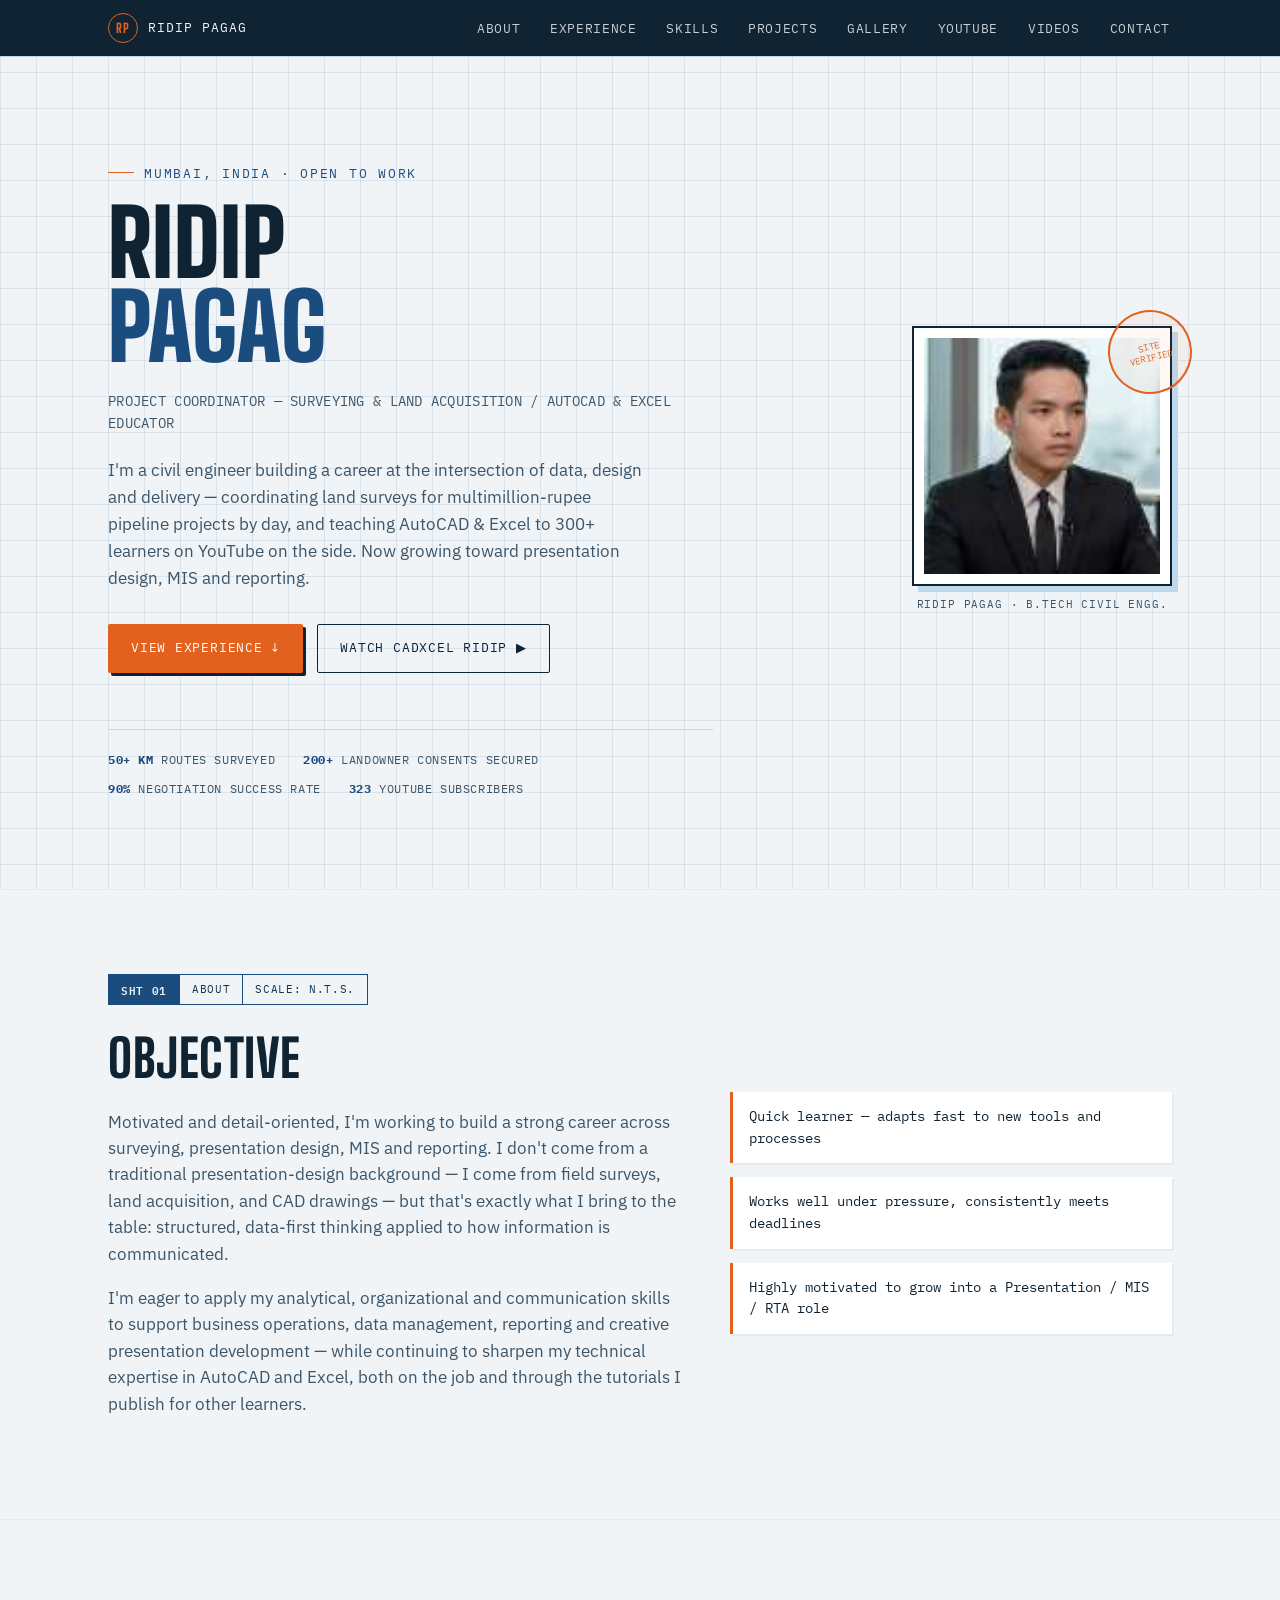
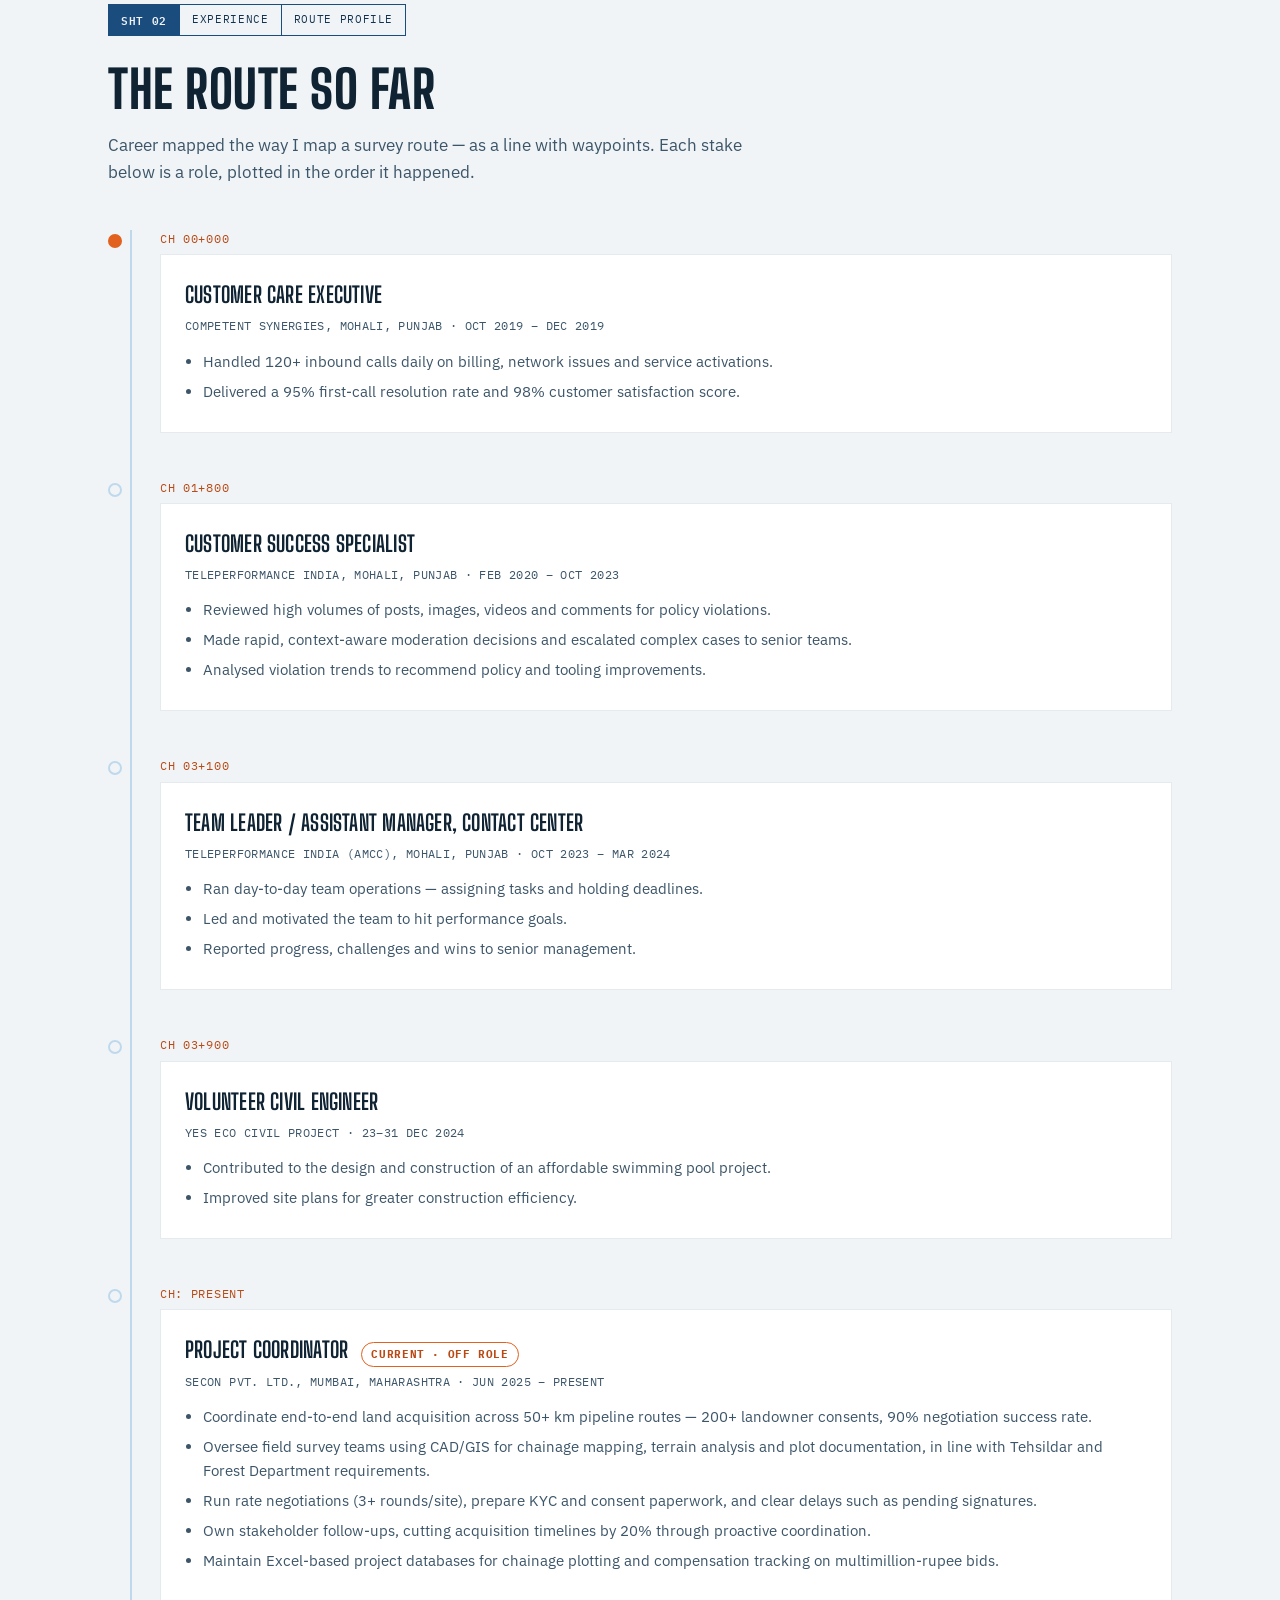
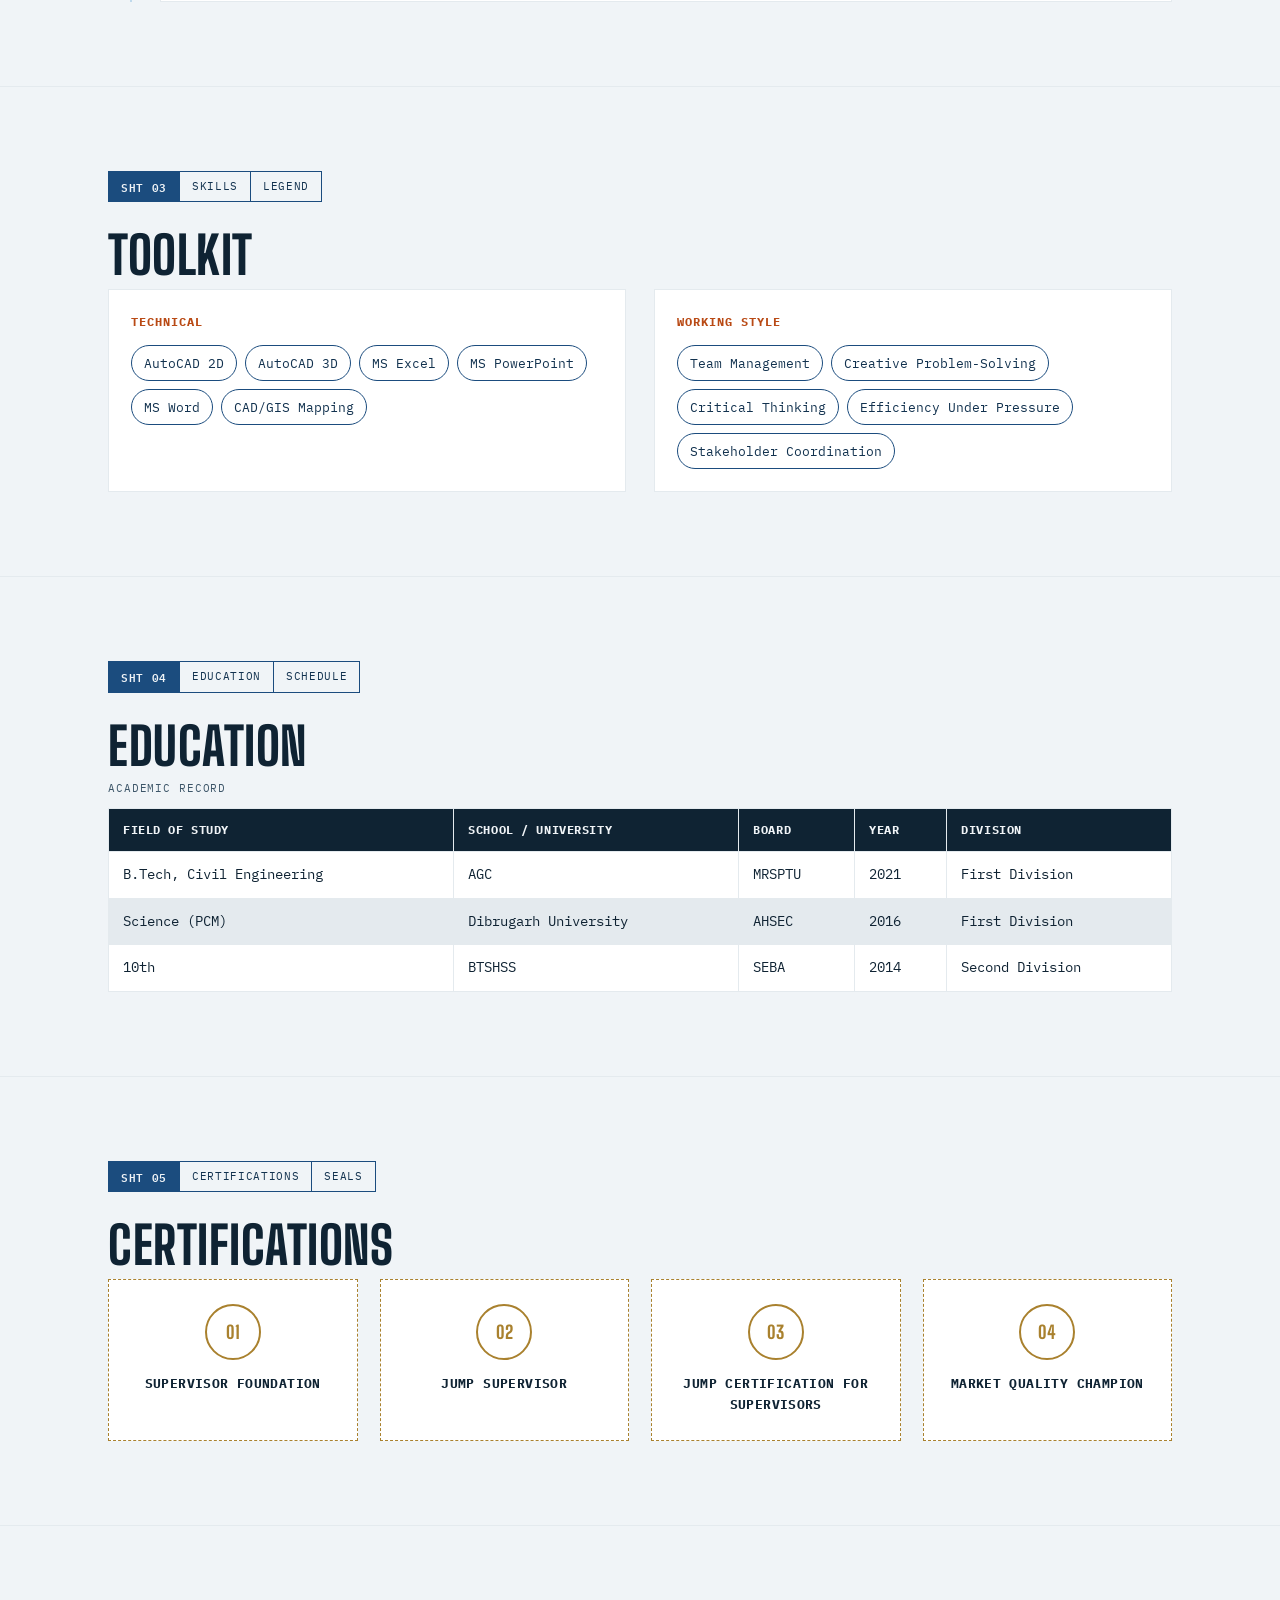
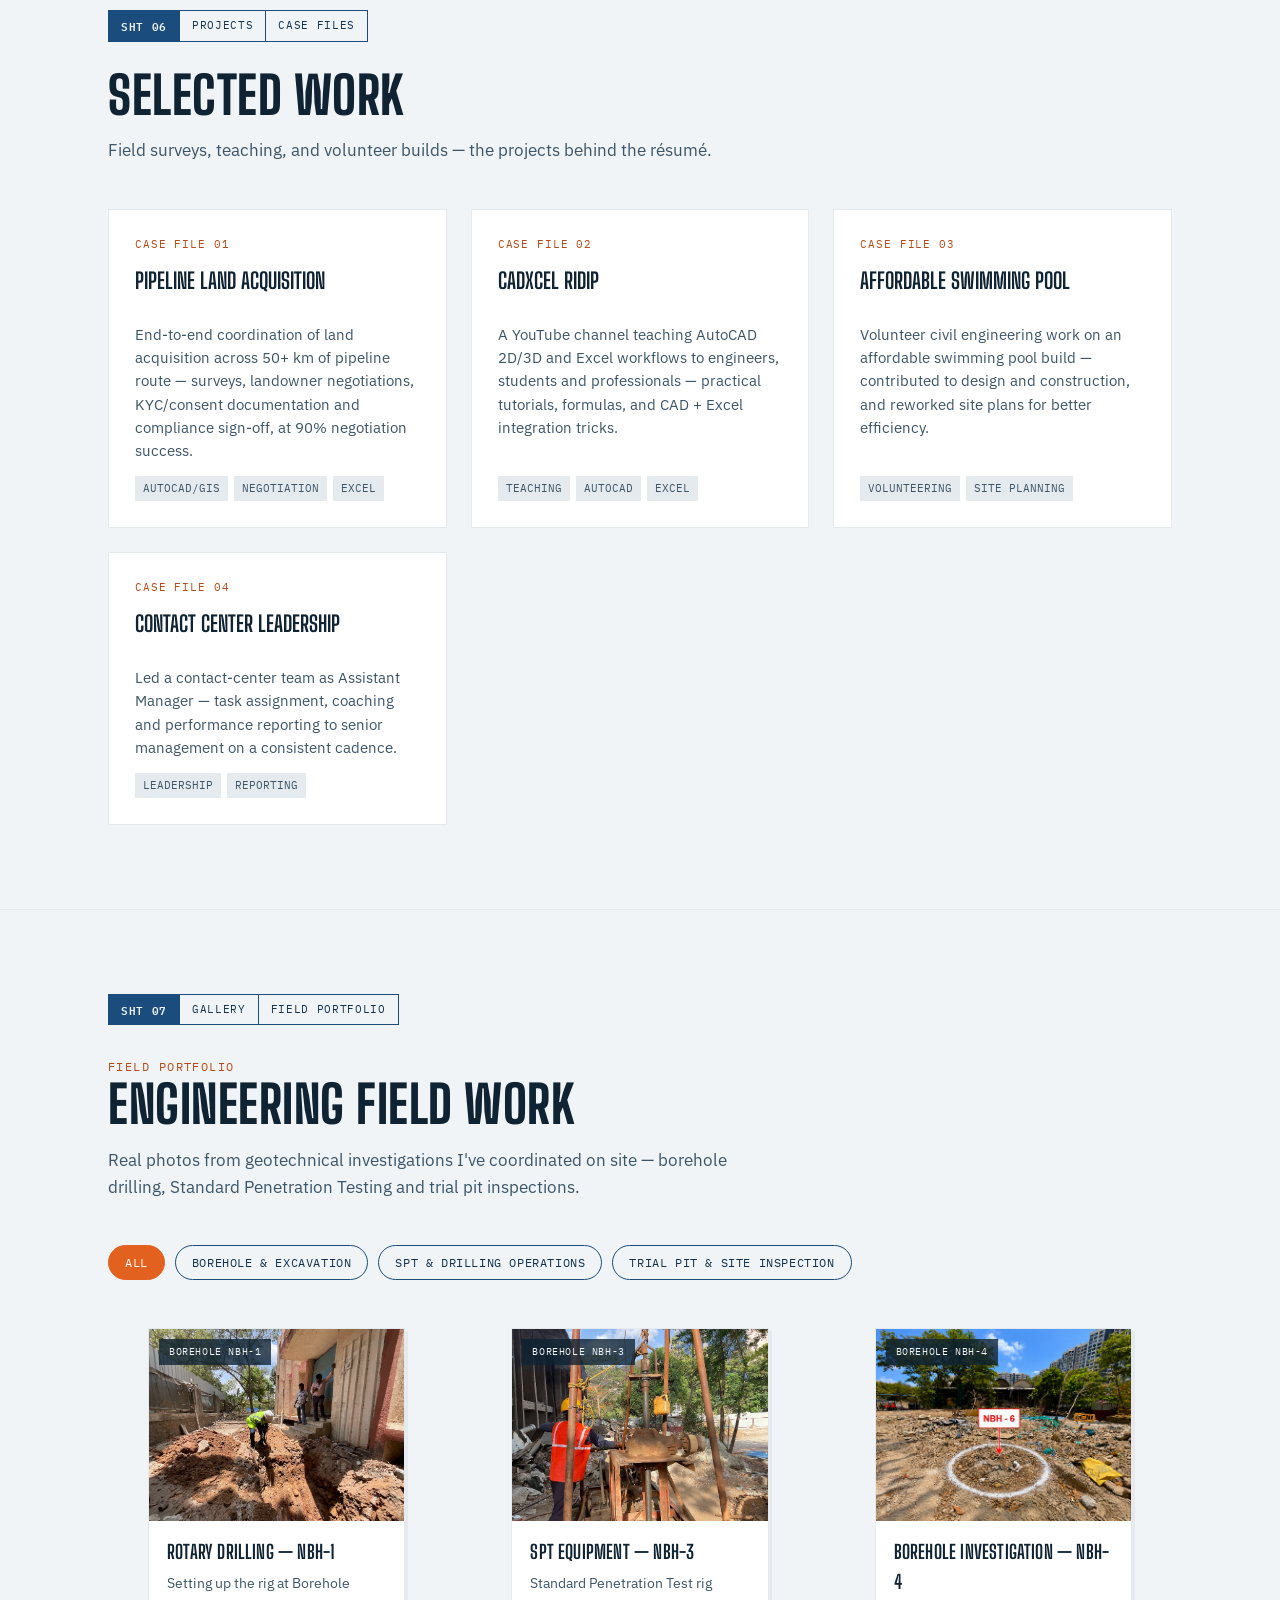
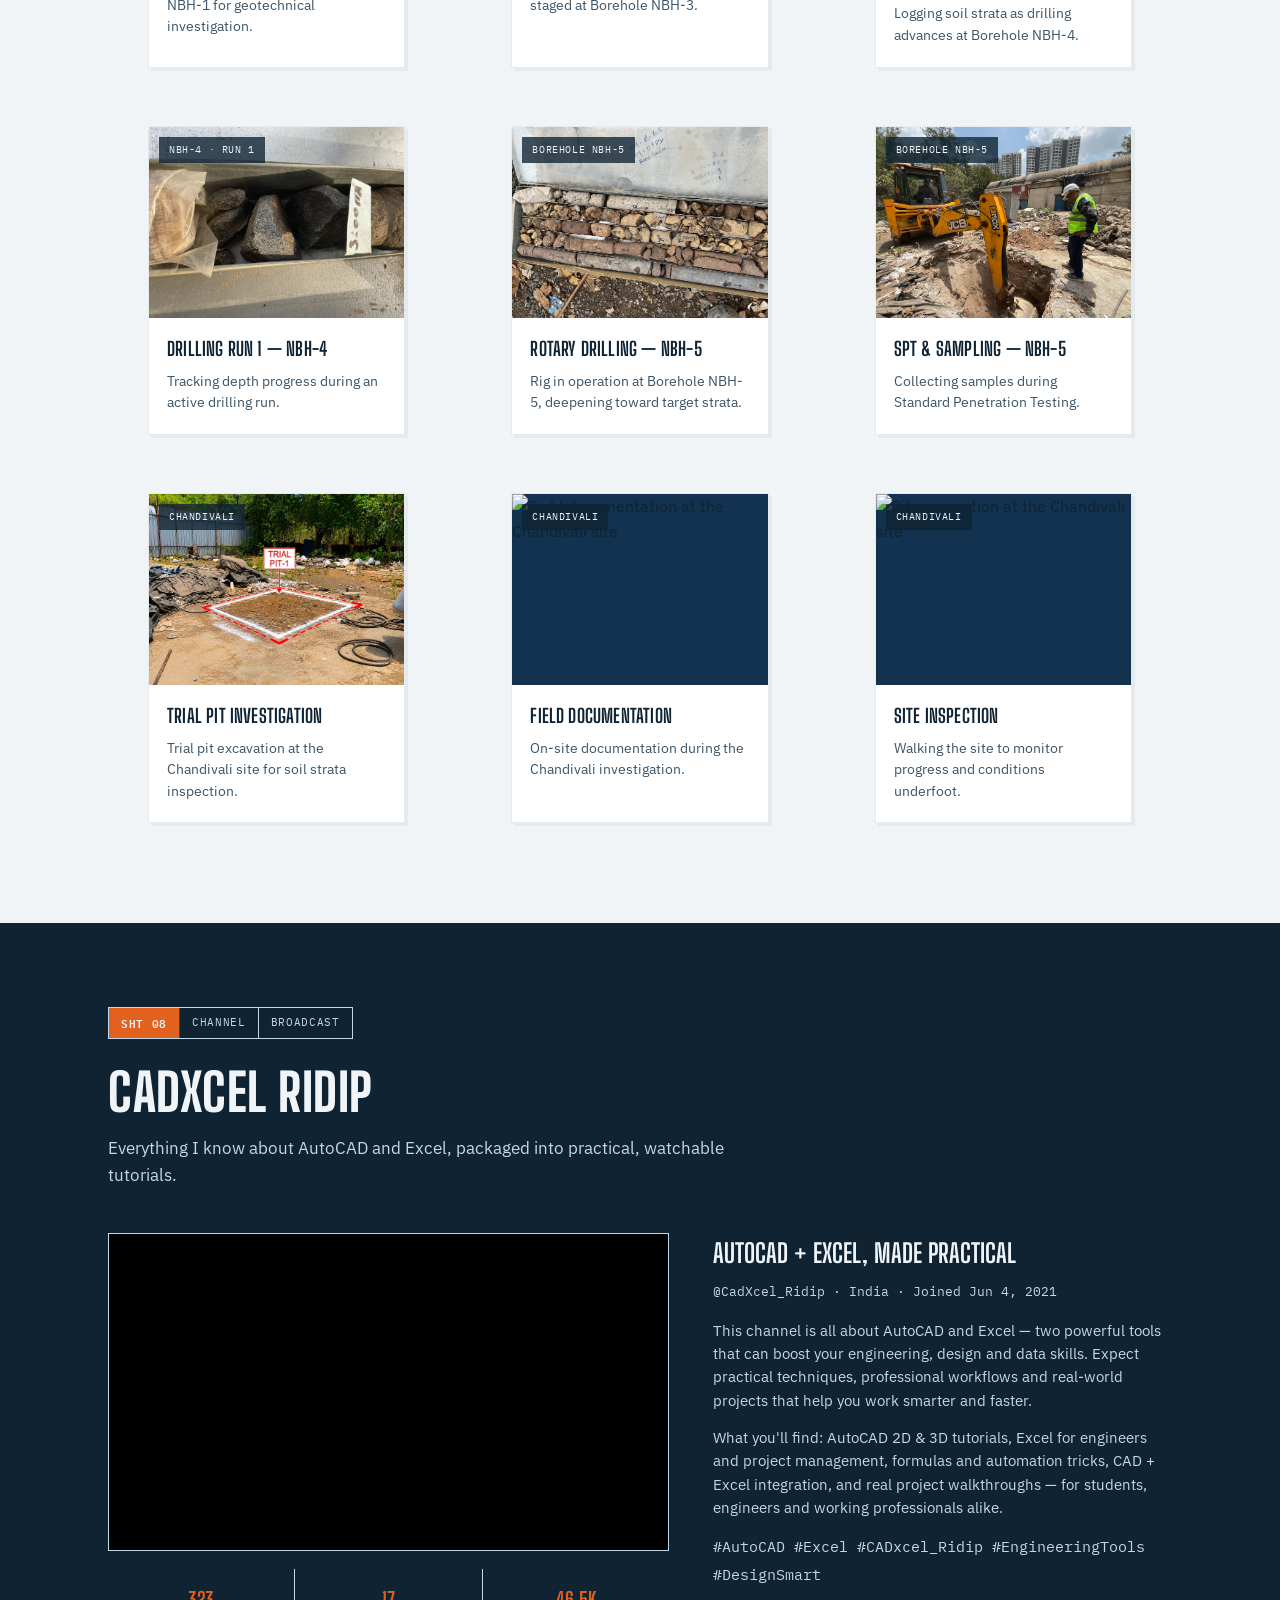
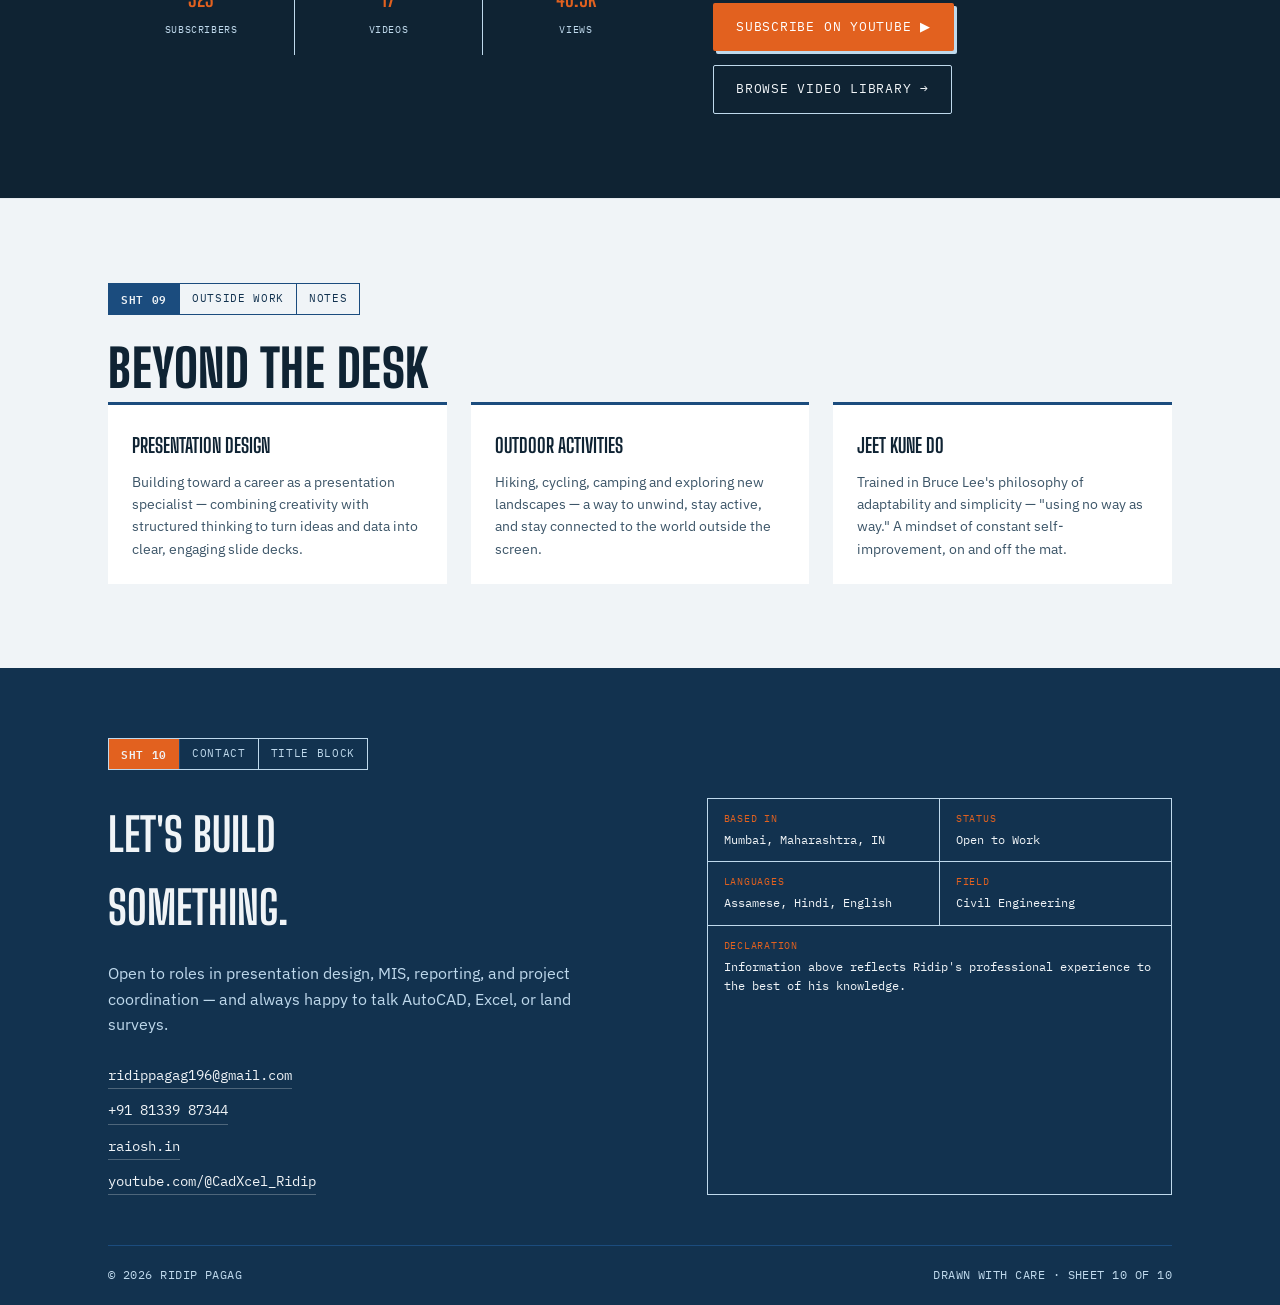
==== index.html @ 594359da "pu" ====
<!DOCTYPE html>
<html lang="en">
<head>
<meta charset="UTF-8">
<meta name="viewport" content="width=device-width, initial-scale=1.0">
<title>Ridip Pagag — Surveying, CAD &amp; Presentation Design</title>
<meta name="description" content="Portfolio of Ridip Pagag — Project Coordinator (Surveying &amp; Land Acquisition), AutoCAD &amp; Excel educator, and presentation design enthusiast.">
<link rel="preconnect" href="https://fonts.googleapis.com">
<link rel="preconnect" href="https://fonts.gstatic.com" crossorigin>
<link href="https://fonts.googleapis.com/css2?family=Big+Shoulders+Display:wght@600;700;800;900&family=IBM+Plex+Sans:wght@400;500;600;700&family=IBM+Plex+Mono:wght@400;500;600&display=swap" rel="stylesheet">
<style>
  :root{
    --paper: #F0F4F7;
    --paper-dim: #E4EAEE;
    --ink: #0F2333;
    --ink-soft: #3C5568;
    --blueprint: #1B4C7E;
    --blueprint-deep: #12324F;
    --blueprint-light: #BFD9EC;
    --grid-line: rgba(27,76,126,0.10);
    --flag: #E2611F;
    --flag-deep: #B94A15;
    --brass: #A9812E;
    --paper-card: #FFFFFF;
    --radius: 2px;
    --maxw: 1120px;
    --font-display: 'Big Shoulders Display', sans-serif;
    --font-body: 'IBM Plex Sans', sans-serif;
    --font-mono: 'IBM Plex Mono', monospace;
  }

  *{ box-sizing: border-box; }
  html{ scroll-behavior: smooth; }
  @media (prefers-reduced-motion: reduce){
    html{ scroll-behavior: auto; }
    *{ animation-duration: 0.01ms !important; animation-iteration-count: 1 !important; transition-duration: 0.01ms !important; scroll-behavior: auto !important; }
  }

  body{
    margin:0;
    background: var(--paper);
    color: var(--ink);
    font-family: var(--font-body);
    font-size: 16px;
    line-height: 1.6;
    -webkit-font-smoothing: antialiased;
  }

  a{ color: inherit; }
  img{ max-width:100%; display:block; }

  .wrap{ max-width: var(--maxw); margin: 0 auto; padding: 0 28px; }

  /* ---------- Title block tag (signature structural device) ---------- */
  .titleblock{
    display:flex;
    flex-wrap: wrap;
    border: 1px solid var(--blueprint);
    font-family: var(--font-mono);
    font-size: 11px;
    letter-spacing: 0.06em;
    text-transform: uppercase;
    color: var(--blueprint-deep);
    margin-bottom: 28px;
    width: fit-content;
  }
  .titleblock span{
    padding: 6px 12px;
    border-right: 1px solid var(--blueprint);
  }
  .titleblock span:last-child{ border-right: none; }
  .titleblock .sht{ background: var(--blueprint); color: var(--paper); font-weight: 600; }

  section{ padding: 84px 0; position: relative; }
  section + section{ border-top: 1px solid var(--paper-dim); }

  h2.section-title{
    font-family: var(--font-display);
    font-weight: 800;
    text-transform: uppercase;
    letter-spacing: 0.01em;
    font-size: clamp(32px, 5vw, 52px);
    margin: 0 0 8px;
    line-height: 0.98;
  }
  .section-kicker{
    font-family: var(--font-mono);
    font-size: 12px;
    letter-spacing: 0.12em;
    text-transform: uppercase;
    color: var(--flag-deep);
    margin: 0 0 18px;
  }
  .section-lede{
    max-width: 680px;
    color: var(--ink-soft);
    font-size: 17px;
    margin-bottom: 44px;
  }

  /* ---------- Nav ---------- */
  header.nav{
    position: fixed;
    top:0; left:0; right:0;
    z-index: 100;
    background: var(--ink);
    color: var(--paper);
    border-bottom: 1px solid var(--blueprint-light);
  }
  .nav-inner{
    max-width: var(--maxw);
    margin: 0 auto;
    padding: 0 28px;
    display:flex;
    align-items:center;
    justify-content: space-between;
    height: 56px;
  }
  .brand{
    display:flex;
    align-items:center;
    gap:10px;
    font-family: var(--font-mono);
    font-size: 13px;
    letter-spacing: 0.08em;
    text-decoration:none;
    color: var(--paper);
  }
  .brand-mark{
    width: 30px; height:30px;
    border: 1.5px solid var(--flag);
    border-radius: 50%;
    display:flex; align-items:center; justify-content:center;
    font-family: var(--font-display);
    font-weight: 800;
    font-size: 13px;
    color: var(--flag);
  }
  nav.links{ display:flex; gap: 26px; font-family: var(--font-mono); font-size: 12.5px; letter-spacing: 0.05em; text-transform: uppercase; }
  nav.links a{ text-decoration:none; color: var(--paper); opacity: 0.82; padding: 4px 2px; border-bottom: 1px solid transparent; transition: opacity .15s, border-color .15s; }
  nav.links a:hover{ opacity: 1; border-color: var(--flag); }
  .nav-toggle{ display:none; background:none; border:1px solid var(--blueprint-light); color:var(--paper); font-family: var(--font-mono); padding: 6px 10px; font-size: 12px; cursor:pointer; }

  @media (max-width: 820px){
    nav.links{
      position: fixed; top: 56px; left:0; right:0;
      background: var(--ink);
      flex-direction: column;
      gap:0;
      max-height: 0;
      overflow:hidden;
      border-bottom: 1px solid var(--blueprint-light);
      transition: max-height .25s ease;
    }
    nav.links.open{ max-height: 320px; }
    nav.links a{ padding: 14px 28px; border-bottom: 1px solid rgba(191,217,236,0.15); width:100%; }
    .nav-toggle{ display:block; }
  }

  /* ---------- Hero ---------- */
  .hero{
    padding-top: 150px;
    padding-bottom: 90px;
    background-image:
      linear-gradient(var(--grid-line) 1px, transparent 1px),
      linear-gradient(90deg, var(--grid-line) 1px, transparent 1px);
    background-size: 36px 36px;
    border-top: none;
  }
  .hero-grid{
    display:grid;
    grid-template-columns: 1.5fr 1fr;
    gap: 56px;
    align-items:center;
  }
  @media (max-width: 820px){ .hero-grid{ grid-template-columns: 1fr; } .hero-photo{ order:-1; width:180px; margin: 0 auto; } }

  .eyebrow{
    font-family: var(--font-mono);
    font-size: 12.5px;
    letter-spacing: 0.14em;
    text-transform: uppercase;
    color: var(--blueprint);
    display:flex; align-items:center; gap:10px;
    margin-bottom: 18px;
  }
  .eyebrow::before{ content:''; width: 26px; height: 1px; background: var(--flag); display:inline-block; }

  h1.hero-title{
    font-family: var(--font-display);
    font-weight: 900;
    text-transform: uppercase;
    font-size: clamp(48px, 8vw, 92px);
    line-height: 0.92;
    margin: 0 0 20px;
    letter-spacing: 0.005em;
  }
  h1.hero-title em{
    font-style: normal;
    color: var(--blueprint);
  }
  .hero-sub{
    font-family: var(--font-mono);
    font-size: 14px;
    color: var(--ink-soft);
    letter-spacing: 0.02em;
    margin-bottom: 22px;
    text-transform: uppercase;
  }
  .hero-desc{ max-width: 540px; color: var(--ink-soft); font-size: 17px; margin-bottom: 32px; }

  .cta-row{ display:flex; gap: 14px; flex-wrap: wrap; }
  .btn{
    font-family: var(--font-mono);
    font-size: 13px;
    text-transform: uppercase;
    letter-spacing: 0.06em;
    padding: 13px 22px;
    border-radius: var(--radius);
    text-decoration:none;
    display:inline-flex;
    align-items:center;
    gap: 8px;
    border: 1px solid transparent;
    cursor:pointer;
    transition: transform .15s ease, box-shadow .15s ease;
  }
  .btn:hover{ transform: translateY(-2px); }
  .btn-primary{ background: var(--flag); color: #fff; box-shadow: 3px 3px 0 var(--ink); }
  .btn-primary:hover{ box-shadow: 4px 5px 0 var(--ink); }
  .btn-outline{ background: transparent; border-color: var(--ink); color: var(--ink); }
  .btn-outline:hover{ background: var(--ink); color: var(--paper); }

  .hero-photo{
    position: relative;
    width: 100%;
    max-width: 260px;
    margin-left: auto;
  }
  .photo-badge{
    position: relative;
    border: 2px solid var(--ink);
    background: var(--paper-card);
    padding: 10px;
    box-shadow: 6px 6px 0 var(--blueprint-light);
  }
  .photo-badge img{
    width:100%;
    aspect-ratio: 1/1;
    object-fit: cover;
    filter: grayscale(15%) contrast(1.05);
  }
  .photo-caption{
    font-family: var(--font-mono);
    font-size: 10.5px;
    letter-spacing: 0.08em;
    text-transform: uppercase;
    text-align:center;
    color: var(--ink-soft);
    margin-top: 10px;
  }
  .stamp{
    position:absolute;
    top: -18px; right: -22px;
    width: 84px; height: 84px;
    border: 2px solid var(--flag);
    border-radius: 50%;
    display:flex; align-items:center; justify-content:center;
    text-align:center;
    transform: rotate(-14deg);
    color: var(--flag);
    font-family: var(--font-mono);
    font-size: 9px;
    letter-spacing: 0.06em;
    text-transform: uppercase;
    line-height: 1.25;
    background: rgba(226,97,31,0.05);
  }

  .hero-tagline{
    margin-top: 56px;
    padding-top: 20px;
    border-top: 1px solid var(--blueprint-light);
    font-family: var(--font-mono);
    font-size: 12px;
    color: var(--ink-soft);
    letter-spacing: 0.05em;
    display:flex;
    flex-wrap: wrap;
    gap: 10px 28px;
    text-transform: uppercase;
  }
  .hero-tagline b{ color: var(--blueprint); }

  /* ---------- About / strengths ---------- */
  .about-grid{ display:grid; grid-template-columns: 1.3fr 1fr; gap: 48px; }
  @media (max-width: 820px){ .about-grid{ grid-template-columns: 1fr; } }
  .about-text p{ font-size: 16.5px; color: var(--ink-soft); margin-bottom: 18px; }
  .strength-list{ list-style:none; margin:0; padding:0; display:flex; flex-direction:column; gap:14px; }
  .strength-list li{
    font-family: var(--font-mono);
    font-size: 13.5px;
    padding: 14px 16px;
    background: var(--paper-card);
    border-left: 3px solid var(--flag);
    box-shadow: 2px 2px 0 var(--paper-dim);
  }

  /* ---------- Skills ---------- */
  .skill-groups{ display:grid; grid-template-columns: repeat(auto-fit, minmax(230px,1fr)); gap: 28px; }
  .skill-card{ background: var(--paper-card); border: 1px solid var(--paper-dim); padding: 22px; }
  .skill-card h3{
    font-family: var(--font-mono);
    font-size: 12px;
    text-transform: uppercase;
    letter-spacing: 0.08em;
    color: var(--flag-deep);
    margin: 0 0 14px;
  }
  .chip-row{ display:flex; flex-wrap: wrap; gap: 8px; }
  .chip{
    font-family: var(--font-mono);
    font-size: 12.5px;
    padding: 7px 12px;
    border: 1px solid var(--blueprint);
    color: var(--blueprint-deep);
    border-radius: 20px;
  }

  /* ---------- Education table ---------- */
  table.edu{ width:100%; border-collapse: collapse; font-family: var(--font-mono); font-size: 13.5px; background: var(--paper-card); }
  table.edu caption{ text-align:left; font-family: var(--font-mono); font-size:11px; color: var(--ink-soft); margin-bottom:10px; text-transform:uppercase; letter-spacing:.08em;}
  table.edu th, table.edu td{ border: 1px solid var(--paper-dim); padding: 12px 14px; text-align:left; }
  table.edu th{ background: var(--ink); color: var(--paper); text-transform: uppercase; font-size: 11.5px; letter-spacing: 0.05em; }
  table.edu tr:nth-child(even) td{ background: var(--paper-dim); }

  /* ---------- Experience / chainage route ---------- */
  .route{ position: relative; display:flex; }
  .route-line-col{ position: relative; width: 46px; flex-shrink:0; }
  .route-line-base, .route-line-progress{
    position:absolute; left: 50%; top:0; bottom:0; width: 2px; transform: translateX(-50%);
  }
  .route-line-base{ background: var(--blueprint-light); }
  .route-line-progress{ background: var(--flag); height: 0%; transition: height .1s linear; }
  .route-items{ flex:1; display:flex; flex-direction:column; gap: 46px; }
  .route-item{
    position: relative;
    padding-left: 6px;
    opacity: 0;
    transform: translateY(18px);
    transition: opacity .5s ease, transform .5s ease;
  }
  .route-item.in-view{ opacity:1; transform:none; }
  .route-dot{
    position:absolute;
    left: -46px; top: 4px;
    width: 14px; height:14px;
    border-radius:50%;
    background: var(--paper);
    border: 2px solid var(--blueprint-light);
    transition: border-color .3s ease, background .3s ease;
  }
  .route-item.active .route-dot{ border-color: var(--flag); background: var(--flag); }
  .chainage{
    font-family: var(--font-mono);
    font-size: 11.5px;
    color: var(--flag-deep);
    letter-spacing: 0.06em;
    text-transform: uppercase;
    margin-bottom: 6px;
    display:block;
  }
  .route-card{ background: var(--paper-card); border: 1px solid var(--paper-dim); padding: 22px 24px; }
  .route-card h3{ font-family: var(--font-display); font-weight:700; text-transform:uppercase; font-size: 22px; margin: 0 0 4px; letter-spacing: .01em; }
  .route-meta{ font-family: var(--font-mono); font-size: 12px; color: var(--ink-soft); margin-bottom: 14px; text-transform: uppercase; letter-spacing: .03em; }
  .route-card ul{ margin: 0; padding-left: 18px; color: var(--ink-soft); font-size: 15px; }
  .route-card li{ margin-bottom: 6px; }
  .status-pill{ display:inline-block; font-family: var(--font-mono); font-size:10.5px; text-transform:uppercase; letter-spacing:.06em; padding: 3px 9px; border:1px solid var(--flag); color:var(--flag-deep); margin-left:8px; border-radius: 20px; }

  @media (max-width: 620px){
    .route-line-col{ width: 30px; }
    .route-dot{ left: -30px; width:12px; height:12px; }
  }

  /* ---------- Certifications ---------- */
  .cert-grid{ display:grid; grid-template-columns: repeat(auto-fit, minmax(220px,1fr)); gap: 22px; }
  .cert-seal{
    background: var(--paper-card);
    border: 1px dashed var(--brass);
    padding: 24px 18px;
    text-align:center;
  }
  .cert-seal .ring{
    width: 56px; height:56px;
    border: 2px solid var(--brass);
    border-radius: 50%;
    margin: 0 auto 14px;
    display:flex; align-items:center; justify-content:center;
    font-family: var(--font-display);
    font-weight: 800;
    color: var(--brass);
    font-size: 18px;
  }
  .cert-seal h4{ font-family: var(--font-mono); font-size: 13px; text-transform:uppercase; letter-spacing:.03em; margin: 0; color: var(--ink); }

  /* ---------- Projects ---------- */
  .proj-grid{ display:grid; grid-template-columns: repeat(auto-fit, minmax(260px,1fr)); gap: 24px; }
  .proj-card{ background: var(--paper-card); border: 1px solid var(--paper-dim); padding: 26px; display:flex; flex-direction:column; height:100%; }
  .proj-no{ font-family: var(--font-mono); font-size: 11px; color: var(--flag-deep); letter-spacing:.08em; margin-bottom: 10px; }
  .proj-card h3{ font-family: var(--font-display); font-weight:700; text-transform:uppercase; font-size:22px; margin: 0 0 10px; }
  .proj-card p{ color: var(--ink-soft); font-size: 14.5px; flex:1; margin-bottom: 14px; }
  .proj-tags{ display:flex; flex-wrap:wrap; gap:6px; }
  .proj-tags span{ font-family: var(--font-mono); font-size: 10.5px; text-transform:uppercase; padding: 4px 8px; background: var(--paper-dim); color: var(--ink-soft); }

  /* ---------- Gallery ---------- */
  .gallery-note{ font-family: var(--font-mono); font-size: 12px; color: var(--ink-soft); margin: 0 0 32px; }

  /* Filters */
  .gallery-filters{ display:flex; flex-wrap:wrap; gap: 10px; margin-bottom: 32px; }
  .filter-btn{
    font-family: var(--font-mono); font-size: 12px; text-transform: uppercase; letter-spacing: .05em;
    padding: 9px 16px; border-radius: 20px; border: 1px solid var(--blueprint);
    background: transparent; color: var(--blueprint-deep); cursor:pointer;
    transition: background .2s ease, color .2s ease, transform .15s ease;
  }
  .filter-btn:hover{ transform: translateY(-1px); }
  .filter-btn.active{ background: var(--flag); border-color: var(--flag); color:#fff; }

  /* Grid + cards */
  .gallery-grid{ display:grid; grid-template-columns: repeat(auto-fit, minmax(270px,1fr)); gap: 26px; }
  .gallery-card{
    background: var(--paper-card);
    border: 1px solid var(--paper-dim);
    box-shadow: 3px 3px 0 var(--paper-dim);
    overflow: hidden;
    opacity: 0; transform: translateY(16px);
    transition: opacity .5s ease, transform .5s ease, box-shadow .2s ease;
  }
  .gallery-card.in-view{ opacity:1; transform:none; }
  .gallery-card.gallery-hidden{ display:none; }
  .gallery-card:hover{ box-shadow: 5px 5px 0 var(--blueprint-light); }
  .gallery-img-wrap{ position:relative; width:100%; aspect-ratio: 4/3; overflow:hidden; background: var(--blueprint-deep); cursor: zoom-in; }
  .gallery-img-wrap img{ width:100%; height:100%; object-fit: cover; display:block; transition: transform .5s ease; }
  .gallery-card:hover .gallery-img-wrap img{ transform: scale(1.08); }
  .gallery-cat-tag{
    position:absolute; top: 10px; left: 10px;
    font-family: var(--font-mono); font-size: 10px; text-transform: uppercase; letter-spacing: .06em;
    background: rgba(15,35,51,0.78); color: var(--paper); padding: 5px 10px;
  }
  .gallery-zoom{
    position:absolute; right: 12px; bottom: 12px;
    width: 34px; height: 34px; border-radius: 50%;
    background: var(--flag); color:#fff;
    display:flex; align-items:center; justify-content:center;
    font-size: 16px; line-height:1;
    opacity: 0; transform: translateY(6px);
    transition: opacity .25s ease, transform .25s ease;
  }
  .gallery-card:hover .gallery-zoom{ opacity:1; transform:none; }
  .gallery-card figcaption{ padding: 16px 18px 20px; }
  .gallery-card figcaption h3{ font-family: var(--font-display); font-weight:700; text-transform:uppercase; font-size: 19px; margin: 0 0 6px; letter-spacing:.01em; }
  .gallery-card figcaption p{ font-family: var(--font-body); font-size: 13.5px; color: var(--ink-soft); margin:0; }

  /* Lightbox */
  .lightbox{
    position: fixed; inset:0; z-index: 200;
    background: rgba(15,35,51,0.96);
    display:flex; align-items:center; justify-content:center;
    opacity:0; visibility:hidden;
    transition: opacity .25s ease;
    padding: 60px 20px;
  }
  .lightbox.open{ opacity:1; visibility:visible; }
  .lightbox-img{ max-width: 88vw; max-height: 74vh; object-fit: contain; box-shadow: 0 10px 40px rgba(0,0,0,0.5); }
  .lightbox-caption{
    position:absolute; left:0; right:0; bottom: 24px;
    text-align:center; font-family: var(--font-mono); font-size: 12.5px;
    color: var(--blueprint-light); letter-spacing:.03em; padding: 0 60px;
  }
  .lightbox-close, .lightbox-nav{
    position:absolute; background: transparent; border: 1px solid var(--blueprint-light);
    color: var(--paper); cursor:pointer; display:flex; align-items:center; justify-content:center;
    transition: background .2s ease, color .2s ease;
  }
  .lightbox-close:hover, .lightbox-nav:hover{ background: var(--flag); border-color: var(--flag); color:#fff; }
  .lightbox-close{ top: 20px; right: 20px; width: 40px; height: 40px; border-radius:50%; font-size: 16px; }
  .lightbox-nav{ top: 50%; transform: translateY(-50%); width: 46px; height: 46px; border-radius:50%; font-size: 22px; }
  .lightbox-prev{ left: 16px; }
  .lightbox-next{ right: 16px; }
  @media (max-width: 640px){
    .lightbox-nav{ width: 38px; height:38px; }
    .lightbox-caption{ padding: 0 20px; font-size: 11px; }
  }

  /* ---------- YouTube ---------- */
  .yt-section{ background: var(--ink); color: var(--paper); }
  .yt-section .section-kicker{ color: var(--flag); }
  .yt-section .section-lede{ color: var(--blueprint-light); }
  .yt-grid{ display:grid; grid-template-columns: 1.1fr 0.9fr; gap: 44px; align-items:start; }
  @media (max-width: 900px){ .yt-grid{ grid-template-columns: 1fr; } }
  .yt-frame{ position:relative; width:100%; padding-top:56.25%; border: 1px solid var(--blueprint-light); background:#000; }
  .yt-frame iframe{ position:absolute; inset:0; width:100%; height:100%; border:0; }
  .yt-stats{ display:grid; grid-template-columns: repeat(3,1fr); gap: 1px; background: var(--blueprint-light); margin-top: 18px; font-family: var(--font-mono); }
  .yt-stats div{ background: var(--ink); padding: 14px 10px; text-align:center; }
  .yt-stats strong{ display:block; font-size: 20px; color: var(--flag); font-family: var(--font-display); }
  .yt-stats span{ font-size: 10px; text-transform:uppercase; letter-spacing:.06em; color: var(--blueprint-light); }
  .yt-desc h3{ font-family: var(--font-display); text-transform:uppercase; font-size: 26px; margin: 0 0 6px; }
  .yt-handle{ font-family: var(--font-mono); font-size: 12.5px; color: var(--blueprint-light); margin-bottom: 18px; display:block; }
  .yt-desc p{ color: var(--blueprint-light); font-size: 14.5px; margin-bottom: 14px; }
  .yt-tags{ font-family: var(--font-mono); font-size: 12px; color: var(--flag); margin-bottom: 24px; line-height:1.9; }
  .btn-yt{ background: var(--flag); color:#fff; box-shadow: 3px 3px 0 var(--blueprint-light); }

  /* ---------- Passions ---------- */
  .passion-grid{ display:grid; grid-template-columns: repeat(auto-fit, minmax(240px,1fr)); gap: 24px; }
  .passion-card{ padding: 24px; background: var(--paper-card); border-top: 3px solid var(--blueprint); }
  .passion-card h3{ font-family: var(--font-display); font-weight:700; text-transform:uppercase; font-size:20px; margin: 0 0 10px; }
  .passion-card p{ font-size: 14px; color: var(--ink-soft); margin:0; }

  /* ---------- Contact / title block footer ---------- */
  footer.contact{ background: var(--blueprint-deep); color: var(--paper); padding: 70px 0 0; }
  .contact-grid{ display:grid; grid-template-columns: 1.2fr 1fr; gap: 40px; margin-bottom: 50px; }
  @media (max-width: 780px){ .contact-grid{ grid-template-columns: 1fr; } }
  footer.contact h2{ font-family: var(--font-display); text-transform:uppercase; font-size: clamp(30px,5vw,46px); margin:0 0 14px; }
  footer.contact p.lede{ color: var(--blueprint-light); max-width: 480px; margin-bottom: 26px; }
  .contact-links{ display:flex; flex-direction:column; gap: 10px; font-family: var(--font-mono); font-size: 14px; }
  .contact-links a{ text-decoration:none; color: var(--paper); border-bottom: 1px solid rgba(255,255,255,0.25); width: fit-content; padding-bottom:2px; }
  .contact-links a:hover{ border-color: var(--flag); color: var(--flag); }
  .titleblock-footer{
    border: 1px solid var(--blueprint-light);
    font-family: var(--font-mono);
    font-size: 12px;
  }
  .tb-row{ display:flex; border-bottom: 1px solid var(--blueprint-light); }
  .tb-row:last-child{ border-bottom:none; }
  .tb-cell{ flex:1; padding: 12px 16px; border-right: 1px solid var(--blueprint-light); }
  .tb-cell:last-child{ border-right:none; }
  .tb-label{ display:block; font-size: 9.5px; text-transform:uppercase; letter-spacing:.08em; color: var(--flag); margin-bottom: 4px; }
  .foot-strip{
    margin-top: 50px;
    border-top: 1px solid var(--blueprint);
    padding: 20px 0;
    font-family: var(--font-mono);
    font-size: 11.5px;
    color: var(--blueprint-light);
    display:flex; justify-content:space-between; flex-wrap:wrap; gap:10px;
    text-transform: uppercase;
    letter-spacing: .04em;
  }

  ::selection{ background: var(--flag); color:#fff; }

  a:focus-visible, button:focus-visible{ outline: 2px solid var(--flag); outline-offset: 2px; }
</style>
</head>
<body>

<header class="nav">
  <div class="nav-inner">
    <a href="#top" class="brand"><span class="brand-mark">RP</span> RIDIP PAGAG</a>
    <nav class="links" id="navLinks">
      <a href="#about">About</a>
      <a href="#experience">Experience</a>
      <a href="#skills">Skills</a>
      <a href="#projects">Projects</a>
      <a href="#gallery">Gallery</a>
      <a href="#youtube">YouTube</a>
      <a href="videos.html">Videos</a>
      <a href="#contact">Contact</a>
    </nav>
    <button class="nav-toggle" id="navToggle" aria-label="Toggle menu" aria-expanded="false">MENU</button>
  </div>
</header>

<main id="top">

  <!-- ============ HERO ============ -->
  <section class="hero" style="border-top:none;">
    <div class="wrap hero-grid">
      <div>
        <p class="eyebrow">Mumbai, India &middot; Open to work</p>
        <h1 class="hero-title">Ridip<br><em>Pagag</em></h1>
        <p class="hero-sub">Project Coordinator — Surveying &amp; Land Acquisition / AutoCAD &amp; Excel Educator</p>
        <p class="hero-desc">I'm a civil engineer building a career at the intersection of data, design and delivery — coordinating land surveys for multimillion-rupee pipeline projects by day, and teaching AutoCAD &amp; Excel to 300+ learners on YouTube on the side. Now growing toward presentation design, MIS and reporting.</p>
        <div class="cta-row">
          <a href="#experience" class="btn btn-primary">View Experience ↓</a>
          <a href="https://www.youtube.com/@CadXcel_Ridip" target="_blank" rel="noopener" class="btn btn-outline">Watch CADXcel Ridip ▶</a>
        </div>
        <div class="hero-tagline">
          <span><b>50+ KM</b> routes surveyed</span>
          <span><b>200+</b> landowner consents secured</span>
          <span><b>90%</b> negotiation success rate</span>
          <span><b>323</b> YouTube subscribers</span>
        </div>
      </div>
      <div class="hero-photo">
        <div class="photo-badge">
          <img src="[data-uri]" alt="Ridip Pagag">
          <div class="stamp">SITE<br>VERIFIED</div>
        </div>
        <p class="photo-caption">Ridip Pagag &middot; B.Tech Civil Engg.</p>
      </div>
    </div>
  </section>

  <!-- ============ ABOUT ============ -->
  <section id="about">
    <div class="wrap">
      <div class="titleblock"><span class="sht">SHT 01</span><span>About</span><span>Scale: N.T.S.</span></div>
      <h2 class="section-title">Objective</h2>
      <div class="about-grid">
        <div class="about-text">
          <p>Motivated and detail-oriented, I'm working to build a strong career across surveying, presentation design, MIS and reporting. I don't come from a traditional presentation-design background — I come from field surveys, land acquisition, and CAD drawings — but that's exactly what I bring to the table: structured, data-first thinking applied to how information is communicated.</p>
          <p>I'm eager to apply my analytical, organizational and communication skills to support business operations, data management, reporting and creative presentation development — while continuing to sharpen my technical expertise in AutoCAD and Excel, both on the job and through the tutorials I publish for other learners.</p>
        </div>
        <ul class="strength-list">
          <li>Quick learner — adapts fast to new tools and processes</li>
          <li>Works well under pressure, consistently meets deadlines</li>
          <li>Highly motivated to grow into a Presentation / MIS / RTA role</li>
        </ul>
      </div>
    </div>
  </section>

  <!-- ============ EXPERIENCE — CHAINAGE ROUTE ============ -->
  <section id="experience">
    <div class="wrap">
      <div class="titleblock"><span class="sht">SHT 02</span><span>Experience</span><span>Route Profile</span></div>
      <h2 class="section-title">The Route So Far</h2>
      <p class="section-lede">Career mapped the way I map a survey route — as a line with waypoints. Each stake below is a role, plotted in the order it happened.</p>

      <div class="route" id="routeContainer">
        <div class="route-line-col">
          <div class="route-line-base"></div>
          <div class="route-line-progress" id="routeProgress"></div>
        </div>
        <div class="route-items">

          <div class="route-item" data-pos="0">
            <span class="route-dot"></span>
            <span class="chainage">CH 00+000</span>
            <div class="route-card">
              <h3>Customer Care Executive</h3>
              <div class="route-meta">Competent Synergies, Mohali, Punjab &middot; Oct 2019 – Dec 2019</div>
              <ul>
                <li>Handled 120+ inbound calls daily on billing, network issues and service activations.</li>
                <li>Delivered a 95% first-call resolution rate and 98% customer satisfaction score.</li>
              </ul>
            </div>
          </div>

          <div class="route-item" data-pos="22">
            <span class="route-dot"></span>
            <span class="chainage">CH 01+800</span>
            <div class="route-card">
              <h3>Customer Success Specialist</h3>
              <div class="route-meta">Teleperformance India, Mohali, Punjab &middot; Feb 2020 – Oct 2023</div>
              <ul>
                <li>Reviewed high volumes of posts, images, videos and comments for policy violations.</li>
                <li>Made rapid, context-aware moderation decisions and escalated complex cases to senior teams.</li>
                <li>Analysed violation trends to recommend policy and tooling improvements.</li>
              </ul>
            </div>
          </div>

          <div class="route-item" data-pos="46">
            <span class="route-dot"></span>
            <span class="chainage">CH 03+100</span>
            <div class="route-card">
              <h3>Team Leader / Assistant Manager, Contact Center</h3>
              <div class="route-meta">Teleperformance India (AMCC), Mohali, Punjab &middot; Oct 2023 – Mar 2024</div>
              <ul>
                <li>Ran day-to-day team operations — assigning tasks and holding deadlines.</li>
                <li>Led and motivated the team to hit performance goals.</li>
                <li>Reported progress, challenges and wins to senior management.</li>
              </ul>
            </div>
          </div>

          <div class="route-item" data-pos="68">
            <span class="route-dot"></span>
            <span class="chainage">CH 03+900</span>
            <div class="route-card">
              <h3>Volunteer Civil Engineer</h3>
              <div class="route-meta">Yes Eco Civil Project &middot; 23–31 Dec 2024</div>
              <ul>
                <li>Contributed to the design and construction of an affordable swimming pool project.</li>
                <li>Improved site plans for greater construction efficiency.</li>
              </ul>
            </div>
          </div>

          <div class="route-item" data-pos="88">
            <span class="route-dot"></span>
            <span class="chainage">CH: Present</span>
            <div class="route-card">
              <h3>Project Coordinator <span class="status-pill">Current · Off Role</span></h3>
              <div class="route-meta">Secon Pvt. Ltd., Mumbai, Maharashtra &middot; Jun 2025 – Present</div>
              <ul>
                <li>Coordinate end-to-end land acquisition across 50+ km pipeline routes — 200+ landowner consents, 90% negotiation success rate.</li>
                <li>Oversee field survey teams using CAD/GIS for chainage mapping, terrain analysis and plot documentation, in line with Tehsildar and Forest Department requirements.</li>
                <li>Run rate negotiations (3+ rounds/site), prepare KYC and consent paperwork, and clear delays such as pending signatures.</li>
                <li>Own stakeholder follow-ups, cutting acquisition timelines by 20% through proactive coordination.</li>
                <li>Maintain Excel-based project databases for chainage plotting and compensation tracking on multimillion-rupee bids.</li>
              </ul>
            </div>
          </div>

        </div>
      </div>
    </div>
  </section>

  <!-- ============ SKILLS ============ -->
  <section id="skills">
    <div class="wrap">
      <div class="titleblock"><span class="sht">SHT 03</span><span>Skills</span><span>Legend</span></div>
      <h2 class="section-title">Toolkit</h2>
      <div class="skill-groups">
        <div class="skill-card">
          <h3>Technical</h3>
          <div class="chip-row">
            <span class="chip">AutoCAD 2D</span>
            <span class="chip">AutoCAD 3D</span>
            <span class="chip">MS Excel</span>
            <span class="chip">MS PowerPoint</span>
            <span class="chip">MS Word</span>
            <span class="chip">CAD/GIS Mapping</span>
          </div>
        </div>
        <div class="skill-card">
          <h3>Working Style</h3>
          <div class="chip-row">
            <span class="chip">Team Management</span>
            <span class="chip">Creative Problem-Solving</span>
            <span class="chip">Critical Thinking</span>
            <span class="chip">Efficiency Under Pressure</span>
            <span class="chip">Stakeholder Coordination</span>
          </div>
        </div>
      </div>
    </div>
  </section>

  <!-- ============ EDUCATION ============ -->
  <section id="education">
    <div class="wrap">
      <div class="titleblock"><span class="sht">SHT 04</span><span>Education</span><span>Schedule</span></div>
      <h2 class="section-title">Education</h2>
      <table class="edu">
        <caption>Academic record</caption>
        <thead>
          <tr><th>Field of Study</th><th>School / University</th><th>Board</th><th>Year</th><th>Division</th></tr>
        </thead>
        <tbody>
          <tr><td>B.Tech, Civil Engineering</td><td>AGC</td><td>MRSPTU</td><td>2021</td><td>First Division</td></tr>
          <tr><td>Science (PCM)</td><td>Dibrugarh University</td><td>AHSEC</td><td>2016</td><td>First Division</td></tr>
          <tr><td>10th</td><td>BTSHSS</td><td>SEBA</td><td>2014</td><td>Second Division</td></tr>
        </tbody>
      </table>
    </div>
  </section>

  <!-- ============ CERTIFICATIONS ============ -->
  <section id="certifications">
    <div class="wrap">
      <div class="titleblock"><span class="sht">SHT 05</span><span>Certifications</span><span>Seals</span></div>
      <h2 class="section-title">Certifications</h2>
      <div class="cert-grid">
        <div class="cert-seal"><div class="ring">01</div><h4>Supervisor Foundation</h4></div>
        <div class="cert-seal"><div class="ring">02</div><h4>JUMP Supervisor</h4></div>
        <div class="cert-seal"><div class="ring">03</div><h4>JUMP Certification for Supervisors</h4></div>
        <div class="cert-seal"><div class="ring">04</div><h4>Market Quality Champion</h4></div>
      </div>
    </div>
  </section>

  <!-- ============ PROJECTS ============ -->
  <section id="projects">
    <div class="wrap">
      <div class="titleblock"><span class="sht">SHT 06</span><span>Projects</span><span>Case Files</span></div>
      <h2 class="section-title">Selected Work</h2>
      <p class="section-lede">Field surveys, teaching, and volunteer builds — the projects behind the résumé.</p>
      <div class="proj-grid">
        <div class="proj-card">
          <div class="proj-no">CASE FILE 01</div>
          <h3>Pipeline Land Acquisition</h3>
          <p>End-to-end coordination of land acquisition across 50+ km of pipeline route — surveys, landowner negotiations, KYC/consent documentation and compliance sign-off, at 90% negotiation success.</p>
          <div class="proj-tags"><span>AutoCAD/GIS</span><span>Negotiation</span><span>Excel</span></div>
        </div>
        <div class="proj-card">
          <div class="proj-no">CASE FILE 02</div>
          <h3>CADXcel Ridip</h3>
          <p>A YouTube channel teaching AutoCAD 2D/3D and Excel workflows to engineers, students and professionals — practical tutorials, formulas, and CAD + Excel integration tricks.</p>
          <div class="proj-tags"><span>Teaching</span><span>AutoCAD</span><span>Excel</span></div>
        </div>
        <div class="proj-card">
          <div class="proj-no">CASE FILE 03</div>
          <h3>Affordable Swimming Pool</h3>
          <p>Volunteer civil engineering work on an affordable swimming pool build — contributed to design and construction, and reworked site plans for better efficiency.</p>
          <div class="proj-tags"><span>Volunteering</span><span>Site Planning</span></div>
        </div>
        <div class="proj-card">
          <div class="proj-no">CASE FILE 04</div>
          <h3>Contact Center Leadership</h3>
          <p>Led a contact-center team as Assistant Manager — task assignment, coaching and performance reporting to senior management on a consistent cadence.</p>
          <div class="proj-tags"><span>Leadership</span><span>Reporting</span></div>
        </div>
      </div>
    </div>
  </section>

  <!-- ============ GALLERY ============ -->
  <section id="gallery" class="gallery-section">
    <div class="wrap">
      <div class="titleblock"><span class="sht">SHT 07</span><span>Gallery</span><span>Field Portfolio</span></div>
      <span class="section-kicker">Field Portfolio</span>
      <h2 class="section-title">Engineering Field Work</h2>
      <p class="section-lede">Real photos from geotechnical investigations I've coordinated on site — borehole drilling, Standard Penetration Testing and trial pit inspections.</p>

      <div class="gallery-filters" id="galleryFilters">
        <button class="filter-btn active" data-filter="all" type="button">All</button>
        <button class="filter-btn" data-filter="borehole" type="button">Borehole &amp; Excavation</button>
        <button class="filter-btn" data-filter="drilling" type="button">SPT &amp; Drilling Operations</button>
        <button class="filter-btn" data-filter="inspection" type="button">Trial Pit &amp; Site Inspection</button>
      </div>

      <div class="gallery-grid" id="galleryGrid">

        <figure class="gallery-card" data-cat="borehole">
          <div class="gallery-img-wrap">
            <img src="images/site-nbh1-drilling.jpg" alt="Rotary drilling rig at Borehole NBH-1" loading="lazy">
            <span class="gallery-cat-tag">Borehole NBH-1</span>
            <span class="gallery-zoom">⤢</span>
          </div>
          <figcaption>
            <h3>Rotary Drilling — NBH-1</h3>
            <p>Setting up the rig at Borehole NBH-1 for geotechnical investigation.</p>
          </figcaption>
        </figure>

        <figure class="gallery-card" data-cat="drilling">
          <div class="gallery-img-wrap">
            <img src="images/site-nbh3-spt.jpg" alt="SPT equipment on site at Borehole NBH-3" loading="lazy">
            <span class="gallery-cat-tag">Borehole NBH-3</span>
            <span class="gallery-zoom">⤢</span>
          </div>
          <figcaption>
            <h3>SPT Equipment — NBH-3</h3>
            <p>Standard Penetration Test rig staged at Borehole NBH-3.</p>
          </figcaption>
        </figure>

        <figure class="gallery-card" data-cat="borehole">
          <div class="gallery-img-wrap">
            <img src="images/site-nbh4-borehole.jpg" alt="Borehole NBH-4 investigation in progress" loading="lazy">
            <span class="gallery-cat-tag">Borehole NBH-4</span>
            <span class="gallery-zoom">⤢</span>
          </div>
          <figcaption>
            <h3>Borehole Investigation — NBH-4</h3>
            <p>Logging soil strata as drilling advances at Borehole NBH-4.</p>
          </figcaption>
        </figure>

        <figure class="gallery-card" data-cat="drilling">
          <div class="gallery-img-wrap">
            <img src="images/site-nbh4-run1.jpg" alt="Drilling run in progress at Borehole NBH-4" loading="lazy">
            <span class="gallery-cat-tag">NBH-4 · Run 1</span>
            <span class="gallery-zoom">⤢</span>
          </div>
          <figcaption>
            <h3>Drilling Run 1 — NBH-4</h3>
            <p>Tracking depth progress during an active drilling run.</p>
          </figcaption>
        </figure>

        <figure class="gallery-card" data-cat="drilling">
          <div class="gallery-img-wrap">
            <img src="images/site-nbh5-drilling.jpg" alt="Rotary drilling in progress at Borehole NBH-5" loading="lazy">
            <span class="gallery-cat-tag">Borehole NBH-5</span>
            <span class="gallery-zoom">⤢</span>
          </div>
          <figcaption>
            <h3>Rotary Drilling — NBH-5</h3>
            <p>Rig in operation at Borehole NBH-5, deepening toward target strata.</p>
          </figcaption>
        </figure>

        <figure class="gallery-card" data-cat="borehole">
          <div class="gallery-img-wrap">
            <img src="images/site-nbh5-spt.jpg" alt="Soil sampling during SPT at Borehole NBH-5" loading="lazy">
            <span class="gallery-cat-tag">Borehole NBH-5</span>
            <span class="gallery-zoom">⤢</span>
          </div>
          <figcaption>
            <h3>SPT &amp; Sampling — NBH-5</h3>
            <p>Collecting samples during Standard Penetration Testing.</p>
          </figcaption>
        </figure>

        <figure class="gallery-card" data-cat="inspection">
          <div class="gallery-img-wrap">
            <img src="images/site-chandivali-trialpit.jpg" alt="Trial pit excavation at the Chandivali site" loading="lazy">
            <span class="gallery-cat-tag">Chandivali</span>
            <span class="gallery-zoom">⤢</span>
          </div>
          <figcaption>
            <h3>Trial Pit Investigation</h3>
            <p>Trial pit excavation at the Chandivali site for soil strata inspection.</p>
          </figcaption>
        </figure>

        <figure class="gallery-card" data-cat="inspection">
          <div class="gallery-img-wrap">
            <img src="images/site-chandivali-01.jpg" alt="Field documentation at the Chandivali site" loading="lazy">
            <span class="gallery-cat-tag">Chandivali</span>
            <span class="gallery-zoom">⤢</span>
          </div>
          <figcaption>
            <h3>Field Documentation</h3>
            <p>On-site documentation during the Chandivali investigation.</p>
          </figcaption>
        </figure>

        <figure class="gallery-card" data-cat="inspection">
          <div class="gallery-img-wrap">
            <img src="images/site-chandivali-02.jpg" alt="Site inspection at the Chandivali site" loading="lazy">
            <span class="gallery-cat-tag">Chandivali</span>
            <span class="gallery-zoom">⤢</span>
          </div>
          <figcaption>
            <h3>Site Inspection</h3>
            <p>Walking the site to monitor progress and conditions underfoot.</p>
          </figcaption>
        </figure>

      </div>
    </div>
  </section>

  <!-- Lightbox -->
  <div class="lightbox" id="lightbox" aria-hidden="true">
    <button class="lightbox-close" id="lightboxClose" type="button" aria-label="Close">✕</button>
    <button class="lightbox-nav lightbox-prev" id="lightboxPrev" type="button" aria-label="Previous photo">‹</button>
    <img class="lightbox-img" id="lightboxImg" src="" alt="">
    <button class="lightbox-nav lightbox-next" id="lightboxNext" type="button" aria-label="Next photo">›</button>
    <div class="lightbox-caption" id="lightboxCaption"></div>
  </div>

  <!-- ============ YOUTUBE ============ -->
  <section id="youtube" class="yt-section">
    <div class="wrap">
      <div class="titleblock" style="border-color:var(--blueprint-light); color:var(--blueprint-light);"><span class="sht" style="background:var(--flag);">SHT 08</span><span style="border-color:var(--blueprint-light);">Channel</span><span>Broadcast</span></div>
      <h2 class="section-title">CADXcel Ridip</h2>
      <p class="section-lede">Everything I know about AutoCAD and Excel, packaged into practical, watchable tutorials.</p>

      <div class="yt-grid">
        <div>
          <div class="yt-frame">
            <iframe src="https://www.youtube.com/embed/videoseries?list=UUfzLDORGFvlUfIgPs5oFsNQ" title="CADXcel Ridip — latest uploads" allow="accelerometer; autoplay; clipboard-write; encrypted-media; gyroscope; picture-in-picture" allowfullscreen loading="lazy"></iframe>
          </div>
          <div class="yt-stats">
            <div><strong>323</strong><span>Subscribers</span></div>
            <div><strong>17</strong><span>Videos</span></div>
            <div><strong>46.5K</strong><span>Views</span></div>
          </div>
        </div>
        <div class="yt-desc">
          <h3>AutoCAD + Excel, made practical</h3>
          <span class="yt-handle">@CadXcel_Ridip &middot; India &middot; Joined Jun 4, 2021</span>
          <p>This channel is all about AutoCAD and Excel — two powerful tools that can boost your engineering, design and data skills. Expect practical techniques, professional workflows and real-world projects that help you work smarter and faster.</p>
          <p>What you'll find: AutoCAD 2D &amp; 3D tutorials, Excel for engineers and project management, formulas and automation tricks, CAD + Excel integration, and real project walkthroughs — for students, engineers and working professionals alike.</p>
          <p class="yt-tags">#AutoCAD #Excel #CADxcel_Ridip #EngineeringTools #DesignSmart</p>
          <div class="cta-row">
            <a href="https://www.youtube.com/@CadXcel_Ridip?sub_confirmation=1" target="_blank" rel="noopener" class="btn btn-yt">Subscribe on YouTube ▶</a>
            <a href="videos.html" class="btn btn-outline" style="border-color:var(--blueprint-light); color:var(--paper);">Browse Video Library →</a>
          </div>
        </div>
      </div>
    </div>
  </section>

  <!-- ============ PASSIONS ============ -->
  <section id="passions">
    <div class="wrap">
      <div class="titleblock"><span class="sht">SHT 09</span><span>Outside Work</span><span>Notes</span></div>
      <h2 class="section-title">Beyond the Desk</h2>
      <div class="passion-grid">
        <div class="passion-card">
          <h3>Presentation Design</h3>
          <p>Building toward a career as a presentation specialist — combining creativity with structured thinking to turn ideas and data into clear, engaging slide decks.</p>
        </div>
        <div class="passion-card">
          <h3>Outdoor Activities</h3>
          <p>Hiking, cycling, camping and exploring new landscapes — a way to unwind, stay active, and stay connected to the world outside the screen.</p>
        </div>
        <div class="passion-card">
          <h3>Jeet Kune Do</h3>
          <p>Trained in Bruce Lee's philosophy of adaptability and simplicity — "using no way as way." A mindset of constant self-improvement, on and off the mat.</p>
        </div>
      </div>
    </div>
  </section>

</main>

<!-- ============ CONTACT / TITLE BLOCK FOOTER ============ -->
<footer class="contact" id="contact">
  <div class="wrap">
    <div class="titleblock" style="border-color:var(--blueprint-light); color:var(--blueprint-light);"><span class="sht" style="background:var(--flag);">SHT 10</span><span style="border-color:var(--blueprint-light);">Contact</span><span>Title Block</span></div>
    <div class="contact-grid">
      <div>
        <h2>Let's Build<br>Something.</h2>
        <p class="lede">Open to roles in presentation design, MIS, reporting, and project coordination — and always happy to talk AutoCAD, Excel, or land surveys.</p>
        <div class="contact-links">
          <a href="mailto:ridippagag196@gmail.com">ridippagag196@gmail.com</a>
          <a href="tel:+918133987344">+91 81339 87344</a>
          <a href="https://raiosh.in" target="_blank" rel="noopener">raiosh.in</a>
          <a href="https://www.youtube.com/@CadXcel_Ridip" target="_blank" rel="noopener">youtube.com/@CadXcel_Ridip</a>
        </div>
      </div>
      <div class="titleblock-footer">
        <div class="tb-row">
          <div class="tb-cell"><span class="tb-label">Based In</span>Mumbai, Maharashtra, IN</div>
          <div class="tb-cell"><span class="tb-label">Status</span>Open to Work</div>
        </div>
        <div class="tb-row">
          <div class="tb-cell"><span class="tb-label">Languages</span>Assamese, Hindi, English</div>
          <div class="tb-cell"><span class="tb-label">Field</span>Civil Engineering</div>
        </div>
        <div class="tb-row">
          <div class="tb-cell" style="border-right:none;"><span class="tb-label">Declaration</span>Information above reflects Ridip's professional experience to the best of his knowledge.</div>
        </div>
      </div>
    </div>
    <div class="foot-strip">
      <span>© <span id="year"></span> Ridip Pagag</span>
      <span>Drawn with care · Sheet 10 of 10</span>
    </div>
  </div>
</footer>

<script>
  document.getElementById('year').textContent = new Date().getFullYear();

  // Mobile nav toggle
  const navToggle = document.getElementById('navToggle');
  const navLinks = document.getElementById('navLinks');
  navToggle.addEventListener('click', () => {
    const open = navLinks.classList.toggle('open');
    navToggle.setAttribute('aria-expanded', open);
  });
  navLinks.querySelectorAll('a').forEach(a => a.addEventListener('click', () => {
    navLinks.classList.remove('open');
    navToggle.setAttribute('aria-expanded', 'false');
  }));

  const reduceMotion = window.matchMedia('(prefers-reduced-motion: reduce)').matches;

  // Reveal route items on scroll
  const items = document.querySelectorAll('.route-item');
  if (reduceMotion) {
    items.forEach(it => it.classList.add('in-view', 'active'));
  } else {
    const io = new IntersectionObserver((entries) => {
      entries.forEach(entry => {
        if (entry.isIntersecting) entry.target.classList.add('in-view');
      });
    }, { threshold: 0.25 });
    items.forEach(it => io.observe(it));
  }

  // Progress line + active dots tied to scroll position within the route
  const routeContainer = document.getElementById('routeContainer');
  const progressEl = document.getElementById('routeProgress');

  function updateRouteProgress(){
    if (!routeContainer) return;
    const rect = routeContainer.getBoundingClientRect();
    const vh = window.innerHeight;
    const total = rect.height;
    let progressed = (vh * 0.75) - rect.top;
    let pct = total > 0 ? (progressed / total) * 100 : 0;
    pct = Math.max(0, Math.min(100, pct));
    progressEl.style.height = pct + '%';
    items.forEach(it => {
      const pos = parseFloat(it.getAttribute('data-pos'));
      it.classList.toggle('active', pct >= pos);
    });
  }

  if (reduceMotion) {
    progressEl.style.height = '100%';
    items.forEach(it => it.classList.add('active'));
  } else {
    let ticking = false;
    window.addEventListener('scroll', () => {
      if (!ticking) {
        window.requestAnimationFrame(() => { updateRouteProgress(); ticking = false; });
        ticking = true;
      }
    });
    window.addEventListener('resize', updateRouteProgress);
    updateRouteProgress();
  }

  // ---------- Gallery: reveal, filter, lightbox ----------
  const galleryCards = Array.from(document.querySelectorAll('.gallery-card'));

  if (reduceMotion) {
    galleryCards.forEach(c => c.classList.add('in-view'));
  } else {
    const galleryIO = new IntersectionObserver((entries) => {
      entries.forEach(entry => { if (entry.isIntersecting) entry.target.classList.add('in-view'); });
    }, { threshold: 0.15 });
    galleryCards.forEach(c => galleryIO.observe(c));
  }

  const filterBtns = document.querySelectorAll('.filter-btn');
  filterBtns.forEach(btn => {
    btn.addEventListener('click', () => {
      filterBtns.forEach(b => b.classList.remove('active'));
      btn.classList.add('active');
      const filter = btn.getAttribute('data-filter');
      galleryCards.forEach(card => {
        const match = filter === 'all' || card.getAttribute('data-cat') === filter;
        card.classList.toggle('gallery-hidden', !match);
        if (match) card.classList.add('in-view');
      });
    });
  });

  // Lightbox
  const lightbox = document.getElementById('lightbox');
  const lightboxImg = document.getElementById('lightboxImg');
  const lightboxCaption = document.getElementById('lightboxCaption');
  const lightboxClose = document.getElementById('lightboxClose');
  const lightboxPrev = document.getElementById('lightboxPrev');
  const lightboxNext = document.getElementById('lightboxNext');

  const photos = galleryCards.map(card => ({
    src: card.querySelector('img').getAttribute('src'),
    alt: card.querySelector('img').getAttribute('alt'),
    title: card.querySelector('h3') ? card.querySelector('h3').textContent : '',
    desc: card.querySelector('figcaption p') ? card.querySelector('figcaption p').textContent : ''
  }));

  let currentPhoto = 0;

  function openLightbox(index){
    currentPhoto = index;
    renderLightbox();
    lightbox.classList.add('open');
    lightbox.setAttribute('aria-hidden', 'false');
    document.body.style.overflow = 'hidden';
  }
  function closeLightbox(){
    lightbox.classList.remove('open');
    lightbox.setAttribute('aria-hidden', 'true');
    document.body.style.overflow = '';
  }
  function renderLightbox(){
    const p = photos[currentPhoto];
    lightboxImg.src = p.src;
    lightboxImg.alt = p.alt;
    lightboxCaption.textContent = p.title + ' — ' + p.desc;
  }
  function showNext(){ currentPhoto = (currentPhoto + 1) % photos.length; renderLightbox(); }
  function showPrev(){ currentPhoto = (currentPhoto - 1 + photos.length) % photos.length; renderLightbox(); }

  galleryCards.forEach((card, i) => {
    card.querySelector('.gallery-img-wrap').addEventListener('click', () => openLightbox(i));
  });
  lightboxClose.addEventListener('click', closeLightbox);
  lightboxNext.addEventListener('click', showNext);
  lightboxPrev.addEventListener('click', showPrev);
  lightbox.addEventListener('click', (e) => { if (e.target === lightbox) closeLightbox(); });
  document.addEventListener('keydown', (e) => {
    if (!lightbox.classList.contains('open')) return;
    if (e.key === 'Escape') closeLightbox();
    if (e.key === 'ArrowRight') showNext();
    if (e.key === 'ArrowLeft') showPrev();
  });
</script>

</body>
</html>
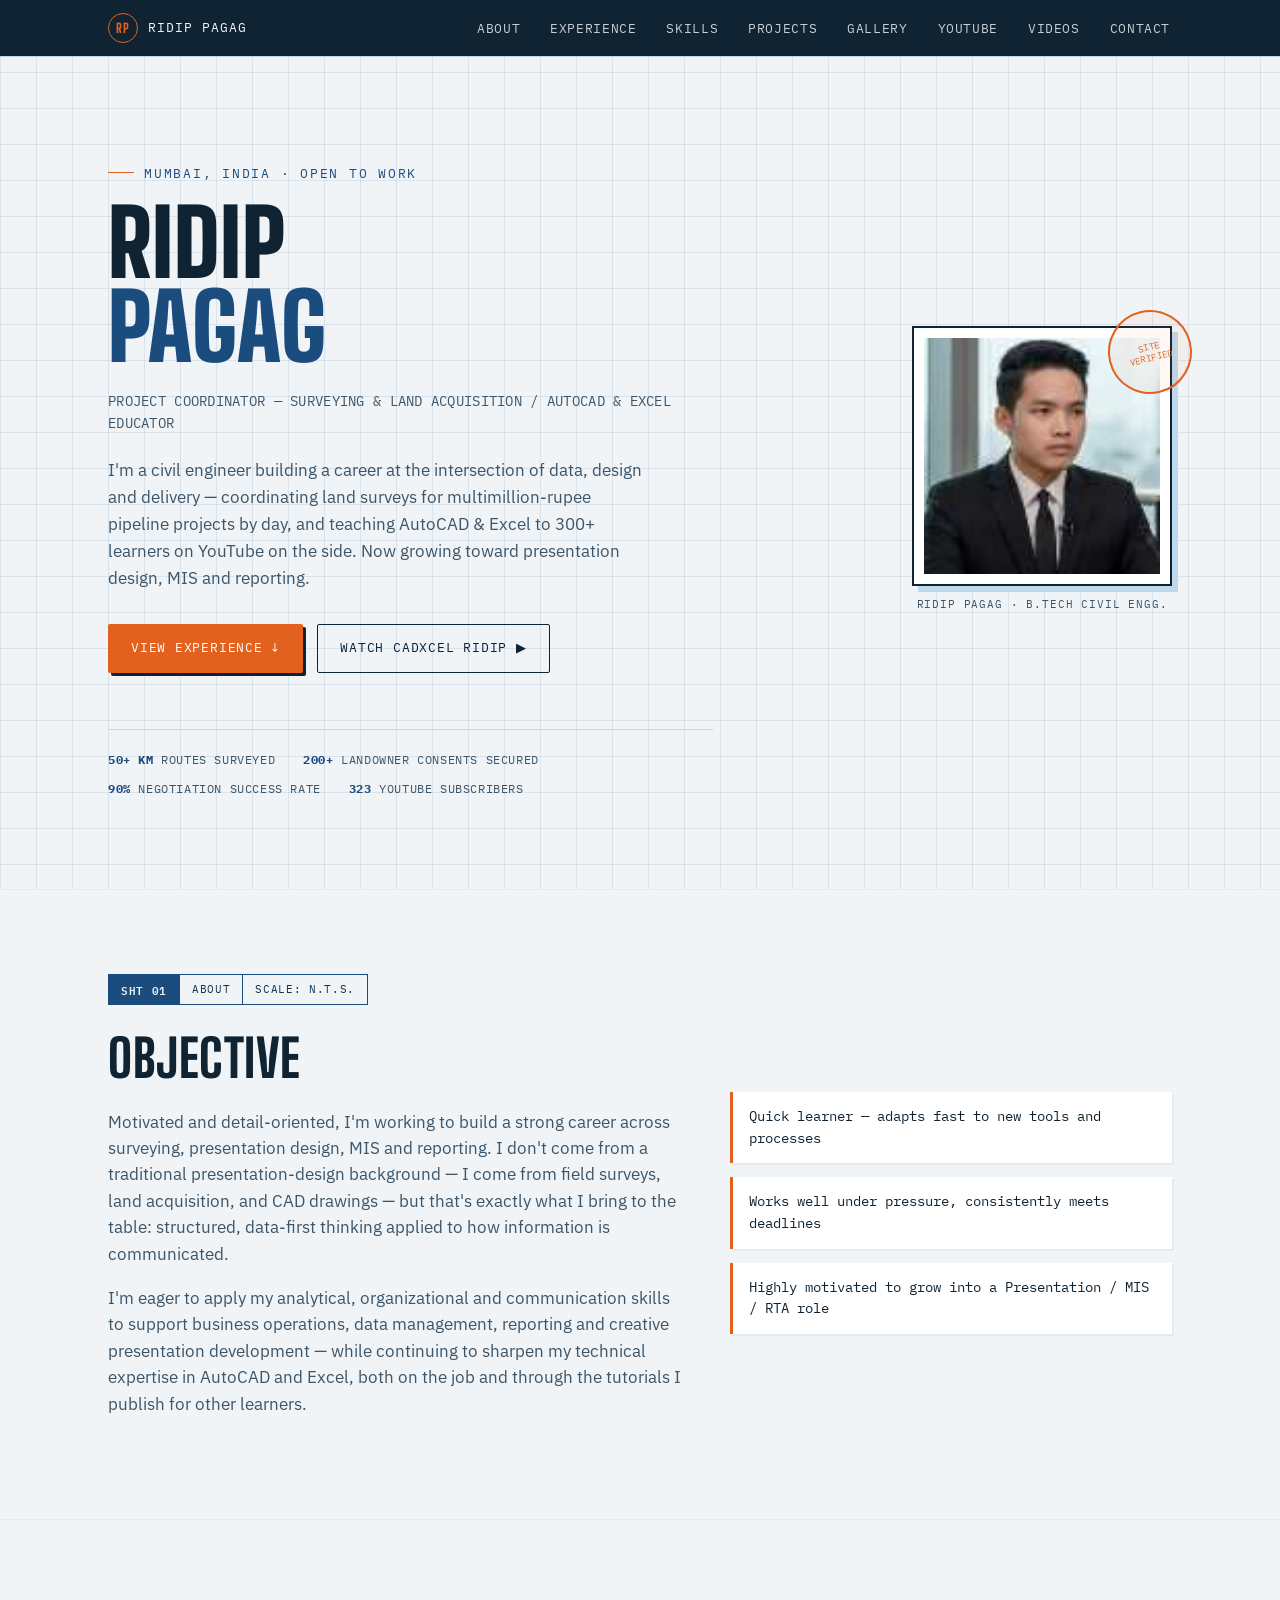
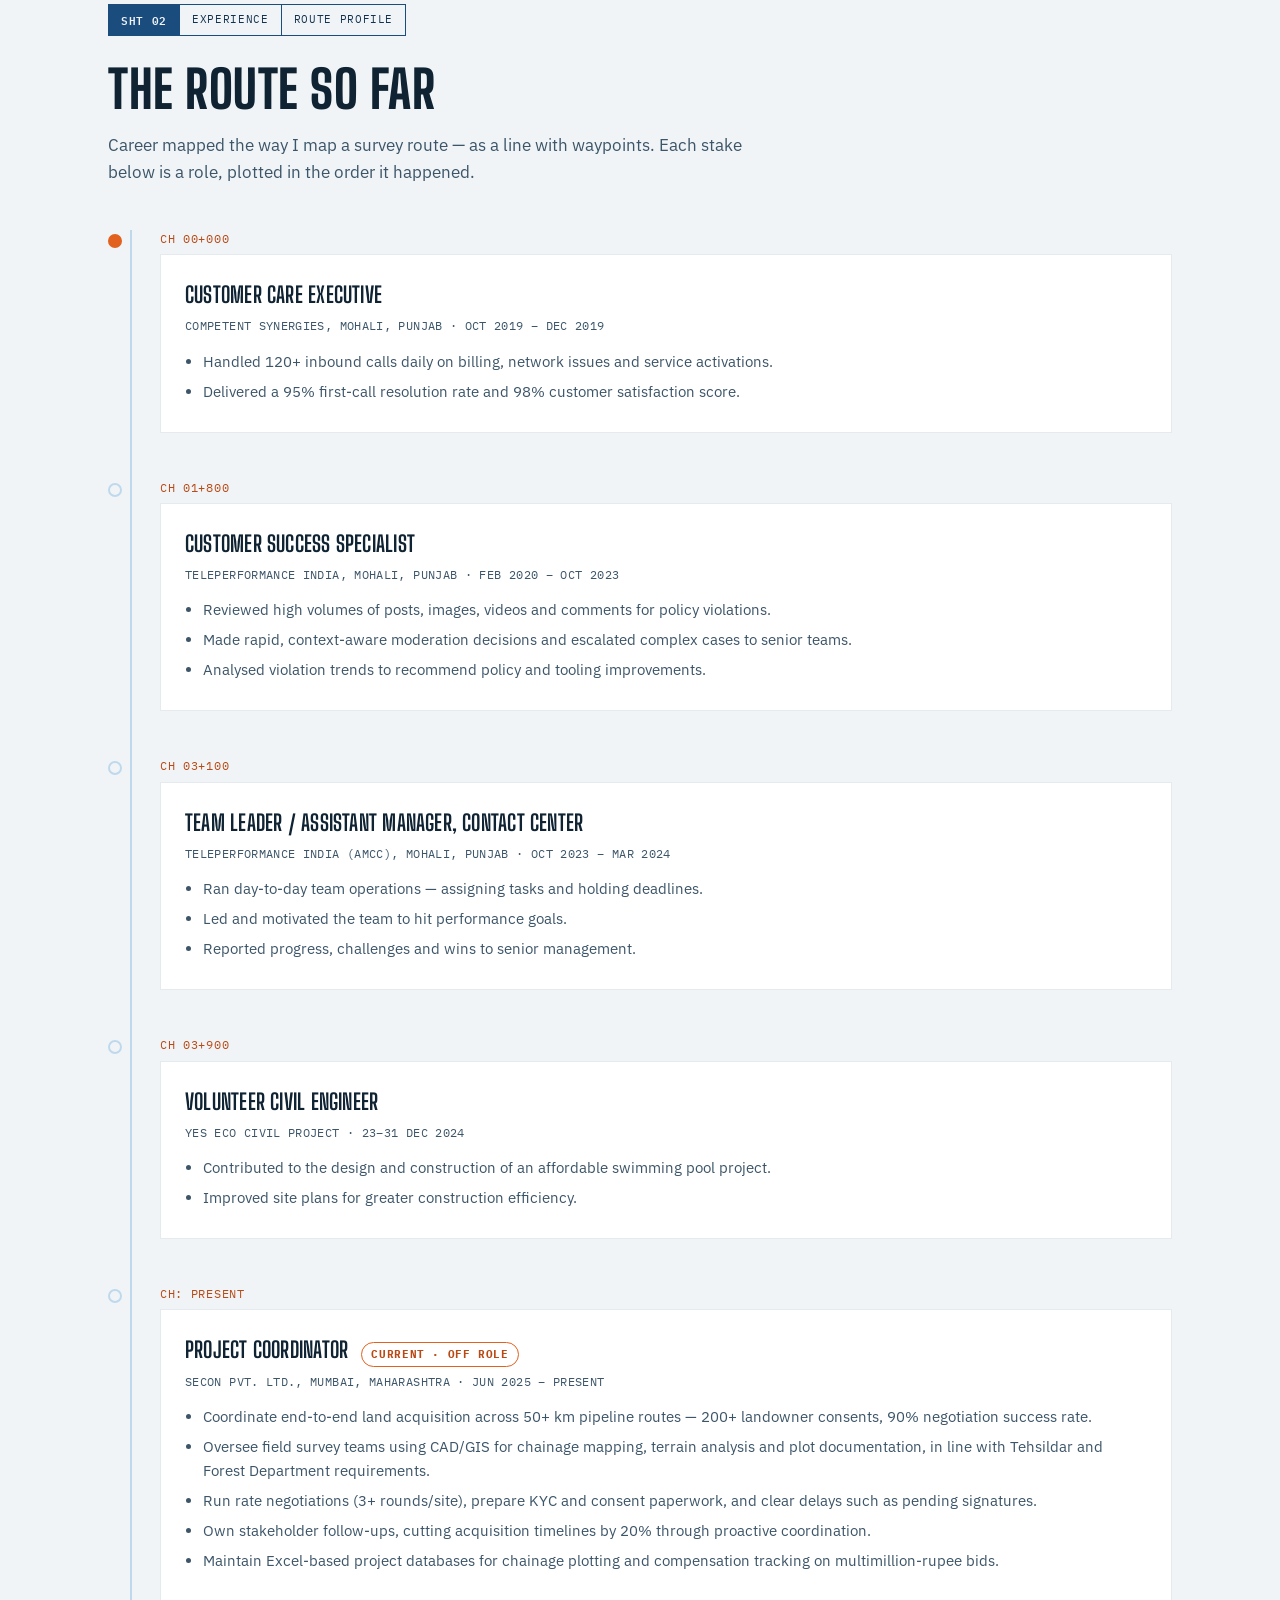
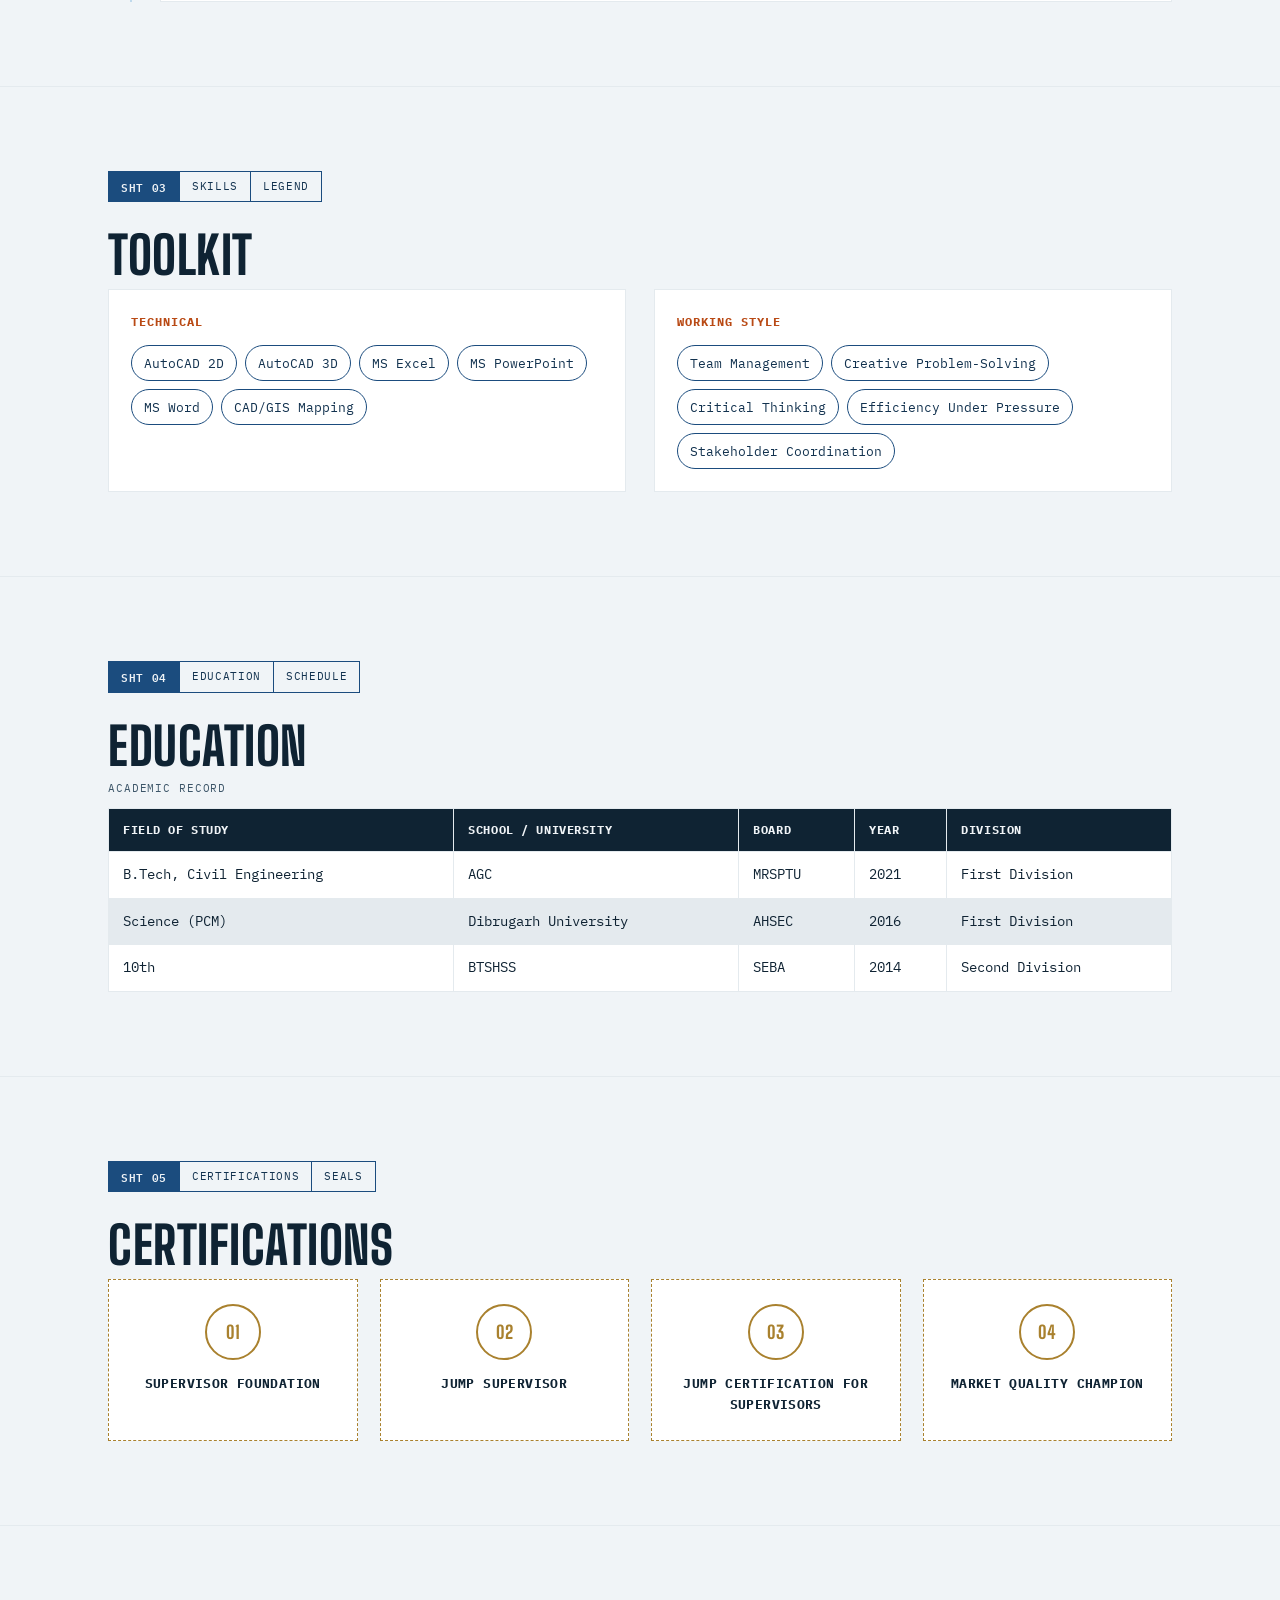
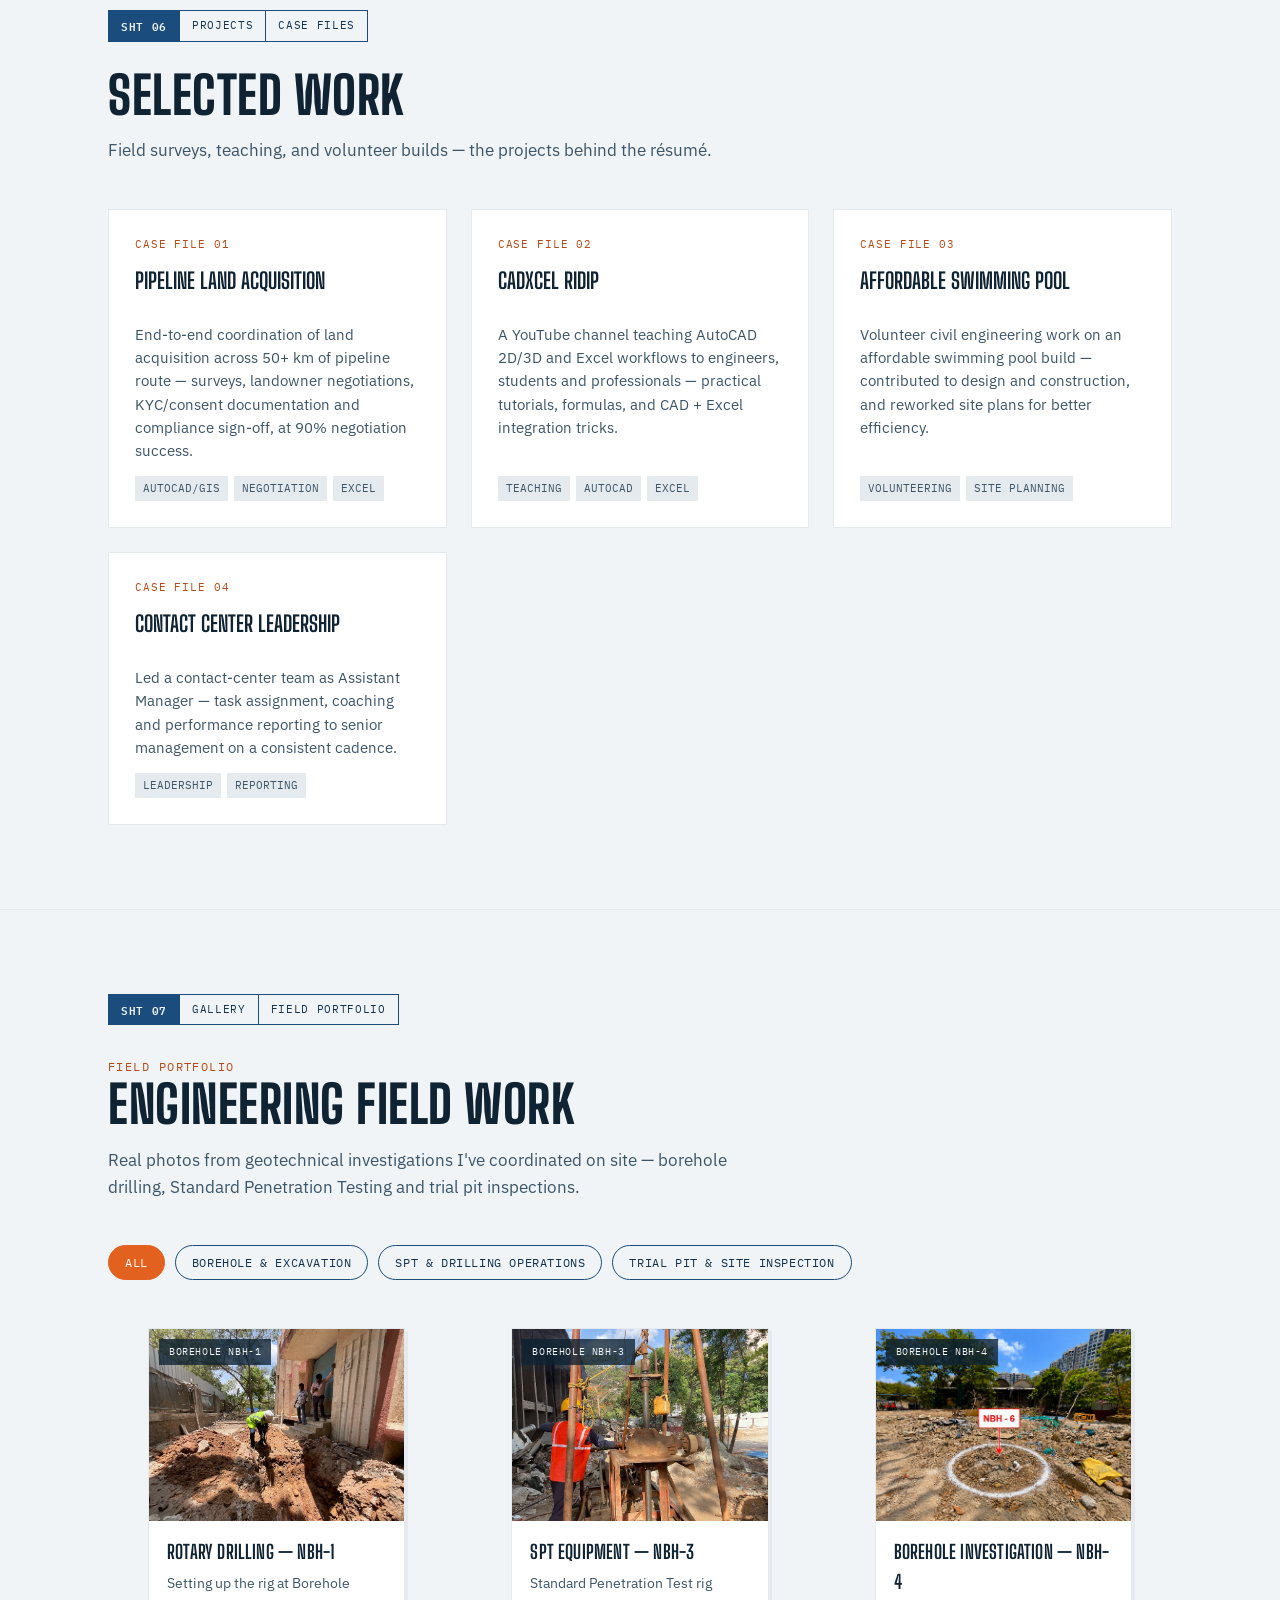
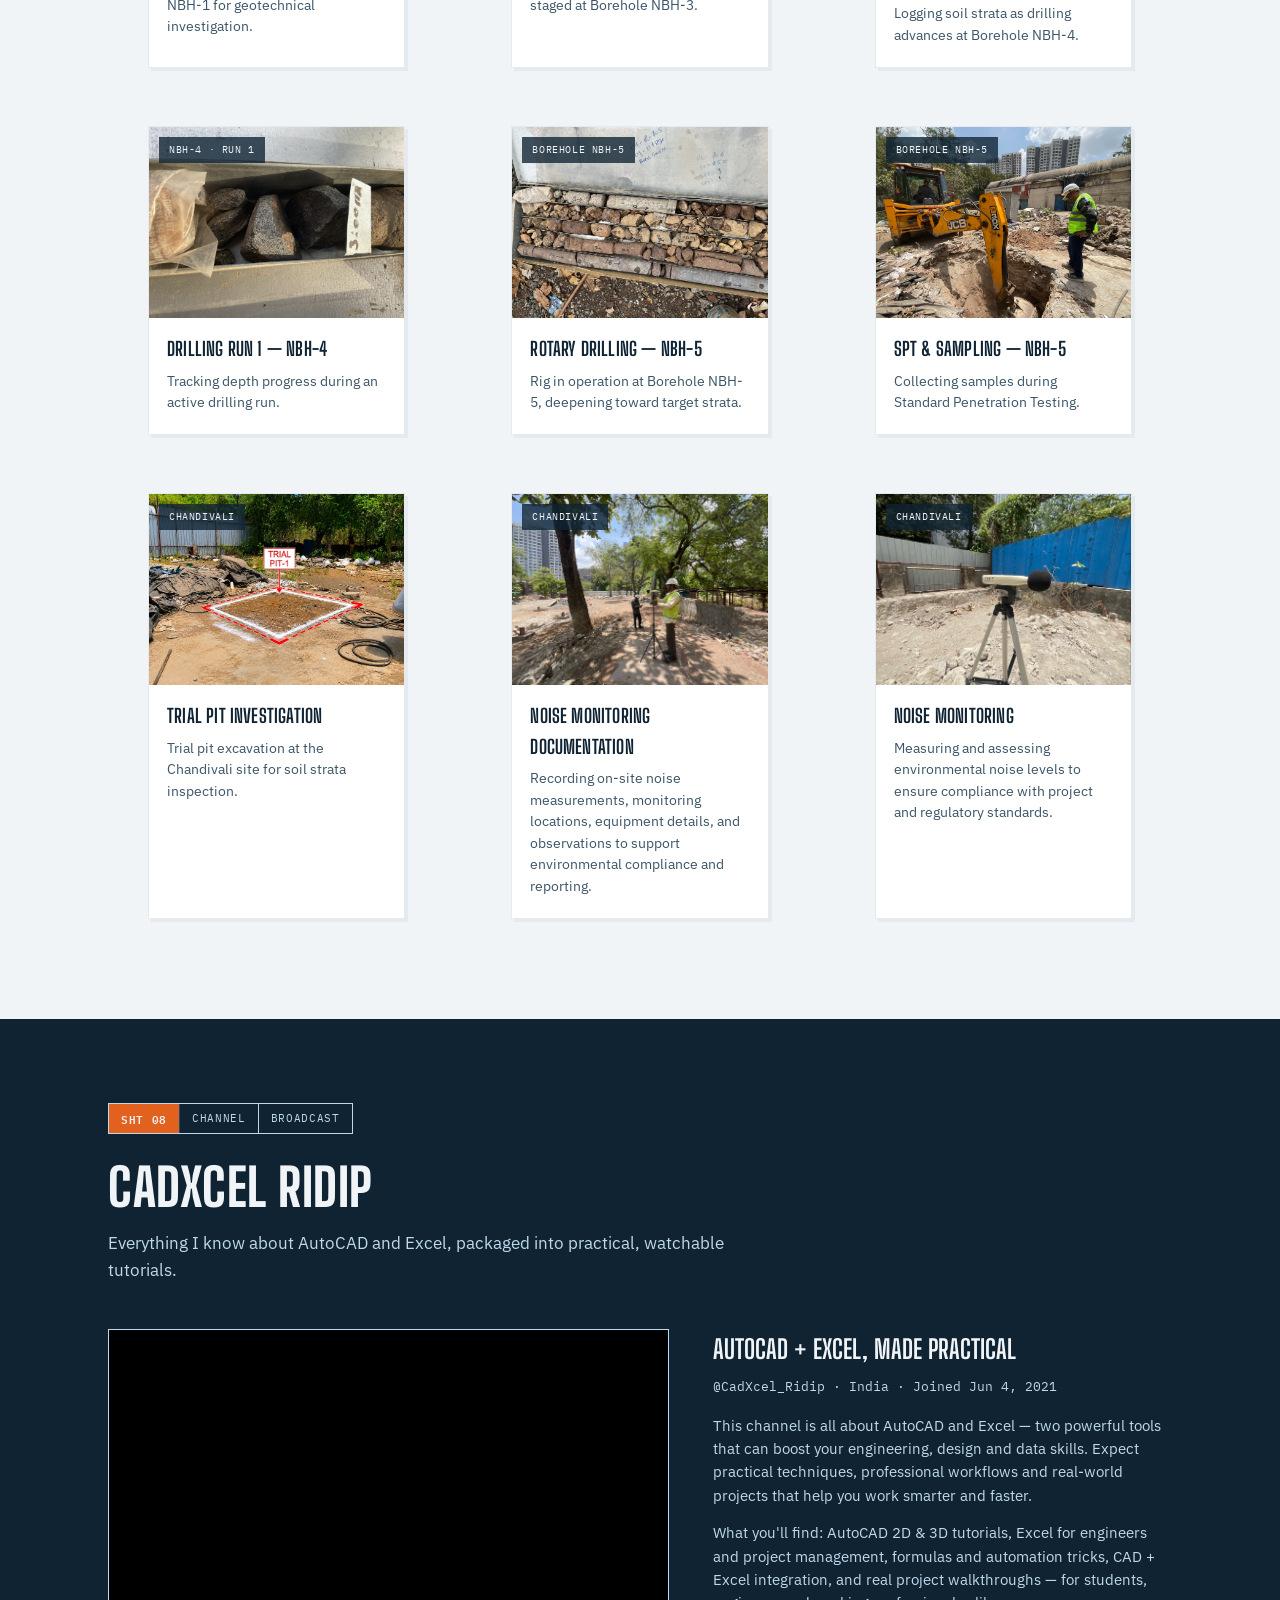
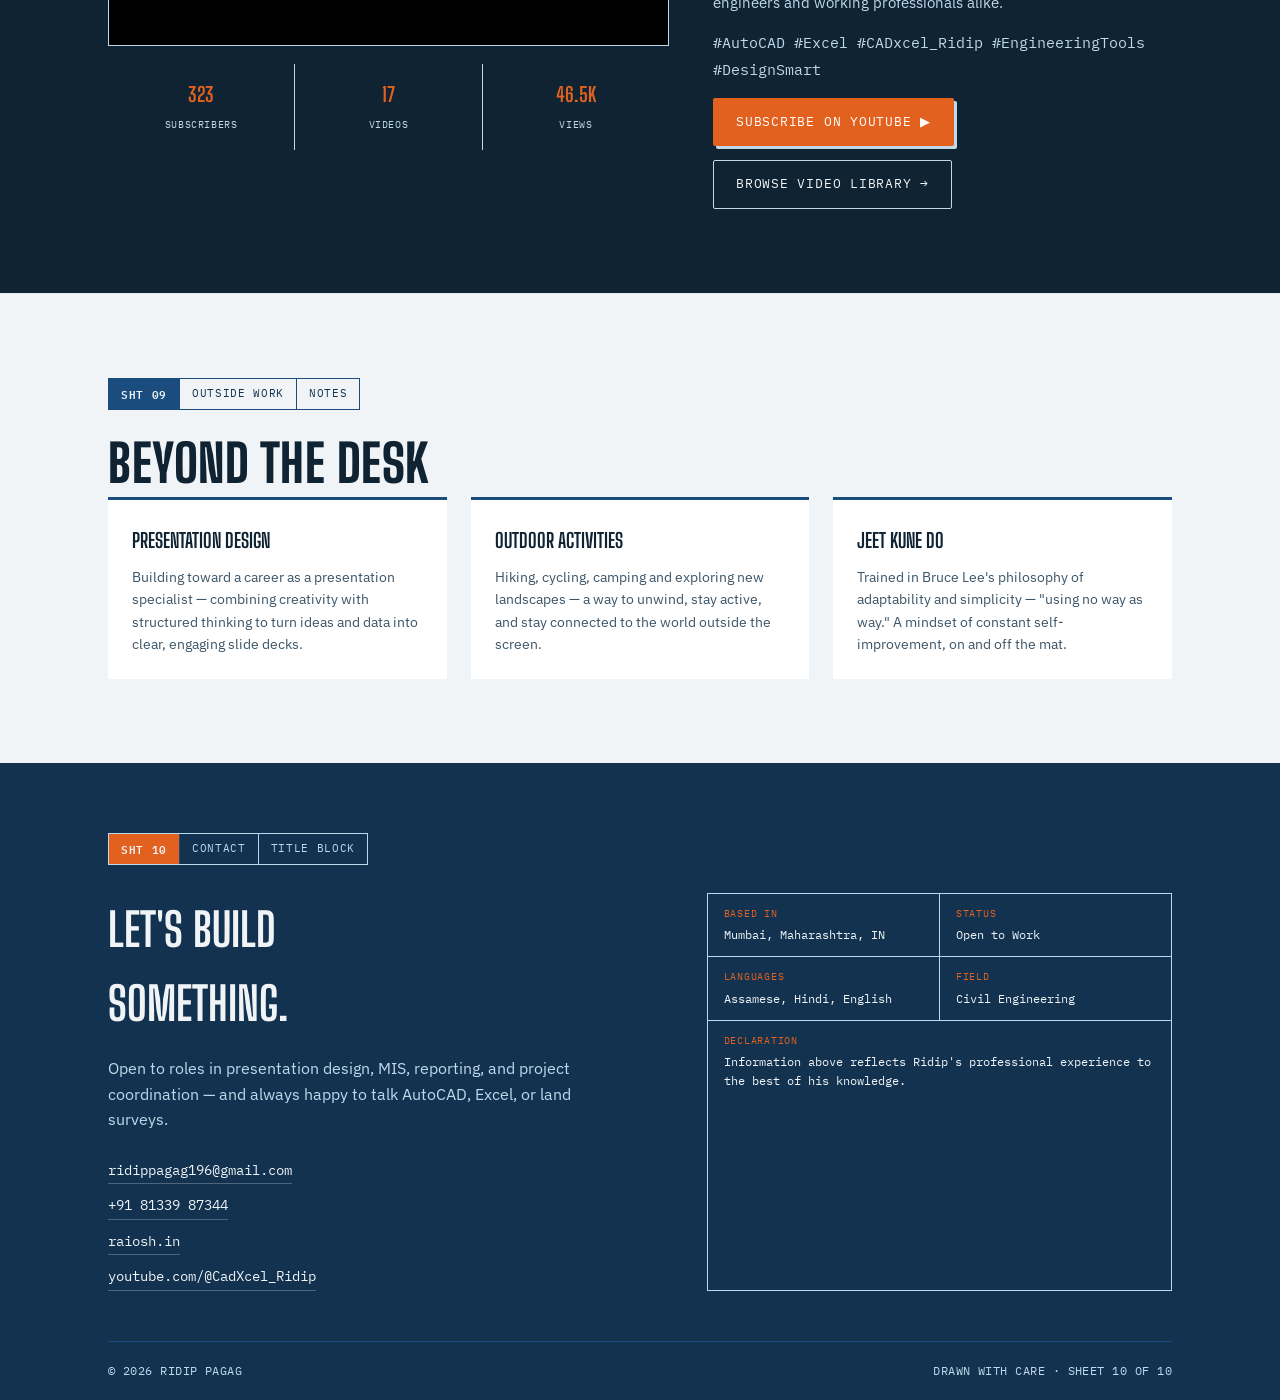
==== commit 693c76df: "yo" ====
--- a/index.html
+++ b/index.html
@@ -917,8 +917,8 @@
             <span class="gallery-zoom">⤢</span>
           </div>
           <figcaption>
-            <h3>Field Documentation</h3>
-            <p>On-site documentation during the Chandivali investigation.</p>
+           <h3>Noise Monitoring Documentation</h3>
+<p>Recording on-site noise measurements, monitoring locations, equipment details, and observations to support environmental compliance and reporting.</p>
           </figcaption>
         </figure>
 
@@ -929,8 +929,8 @@
             <span class="gallery-zoom">⤢</span>
           </div>
           <figcaption>
-            <h3>Site Inspection</h3>
-            <p>Walking the site to monitor progress and conditions underfoot.</p>
+            <h3>Noise Monitoring</h3>
+<p>Measuring and assessing environmental noise levels to ensure compliance with project and regulatory standards.</p>
           </figcaption>
         </figure>
 
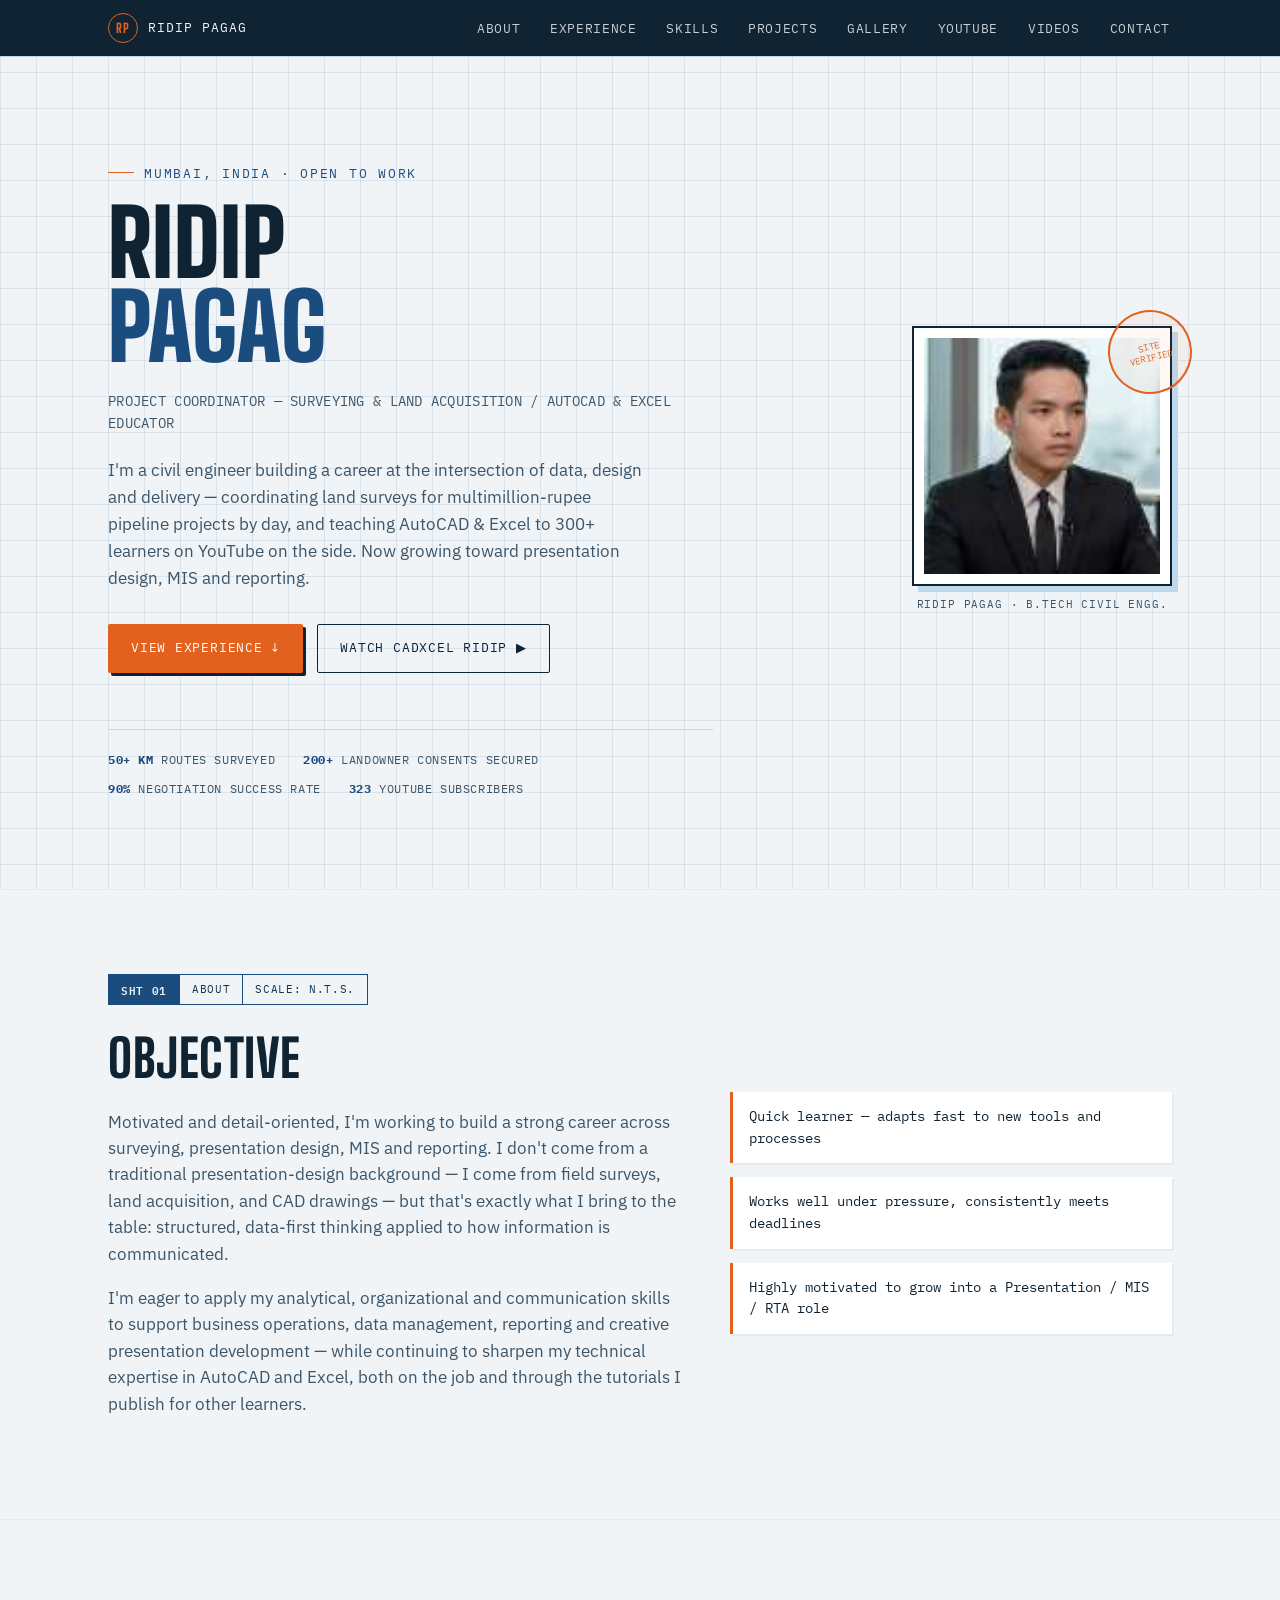
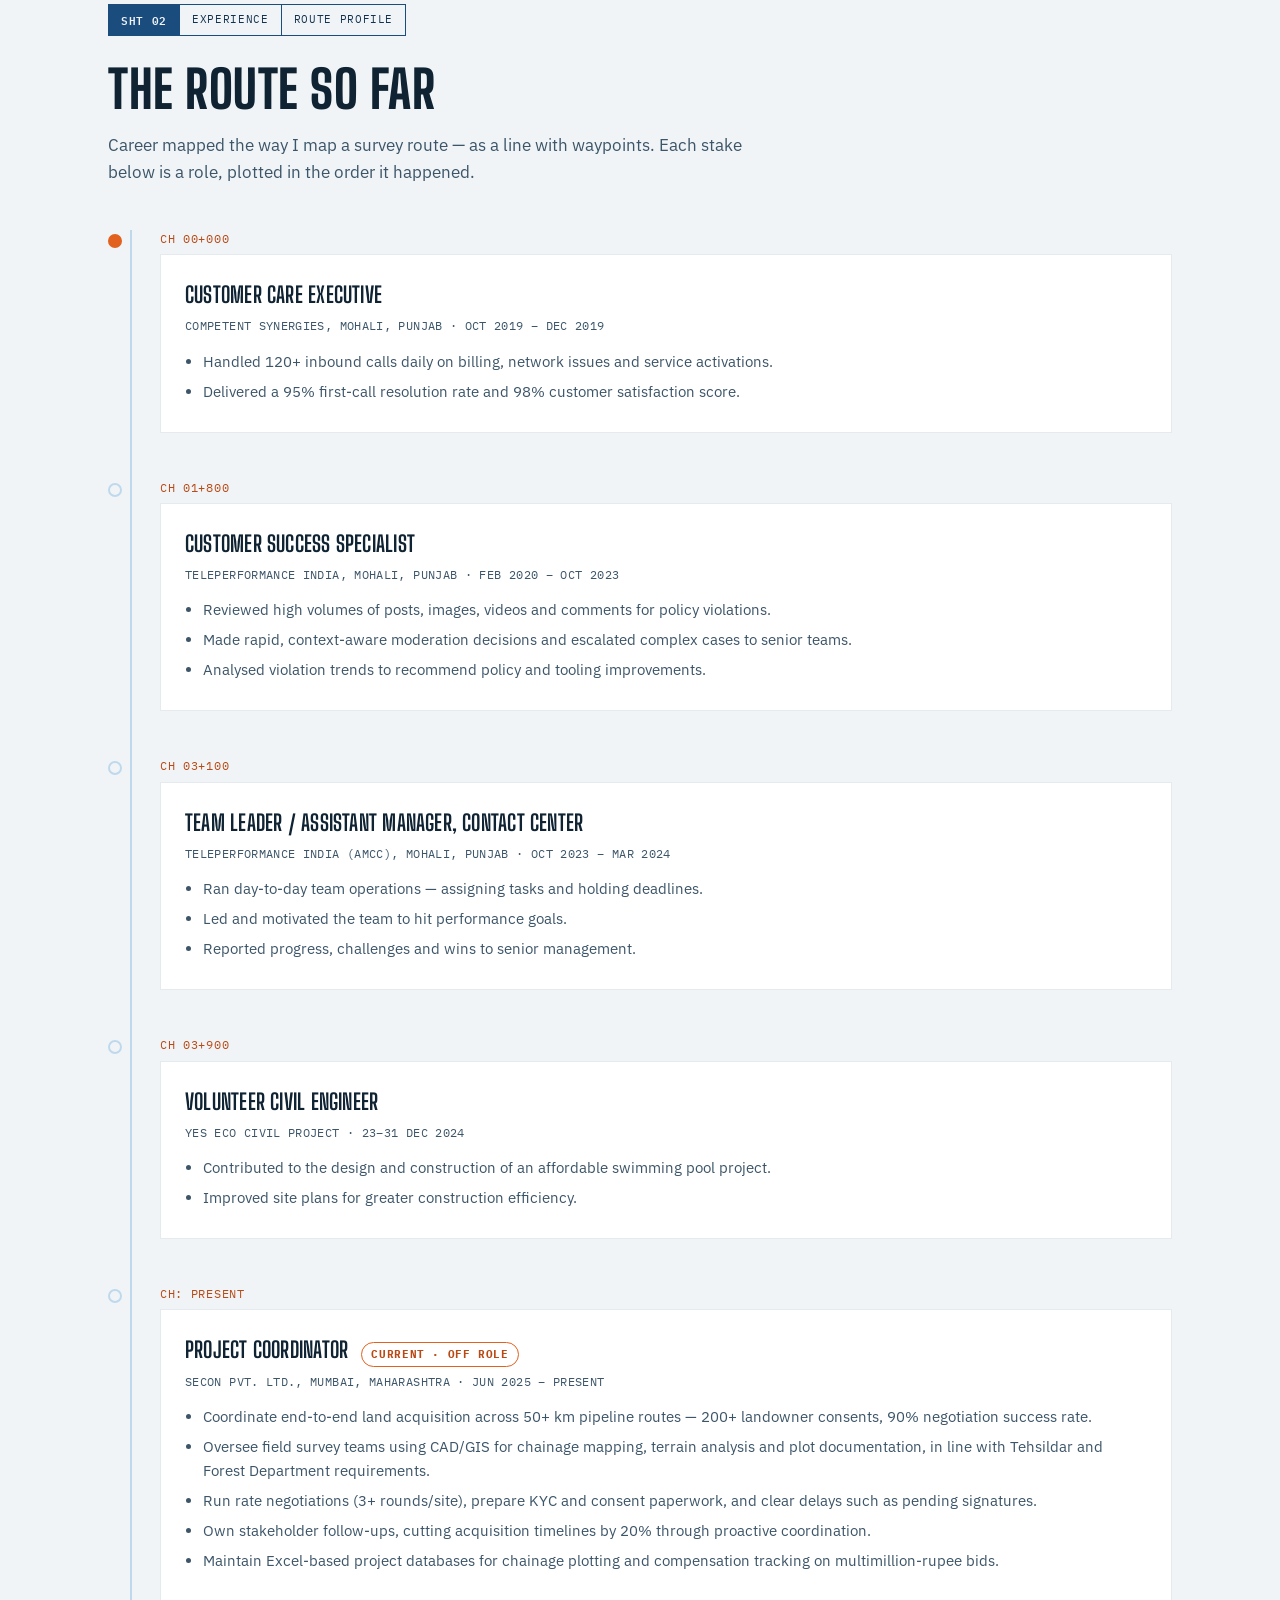
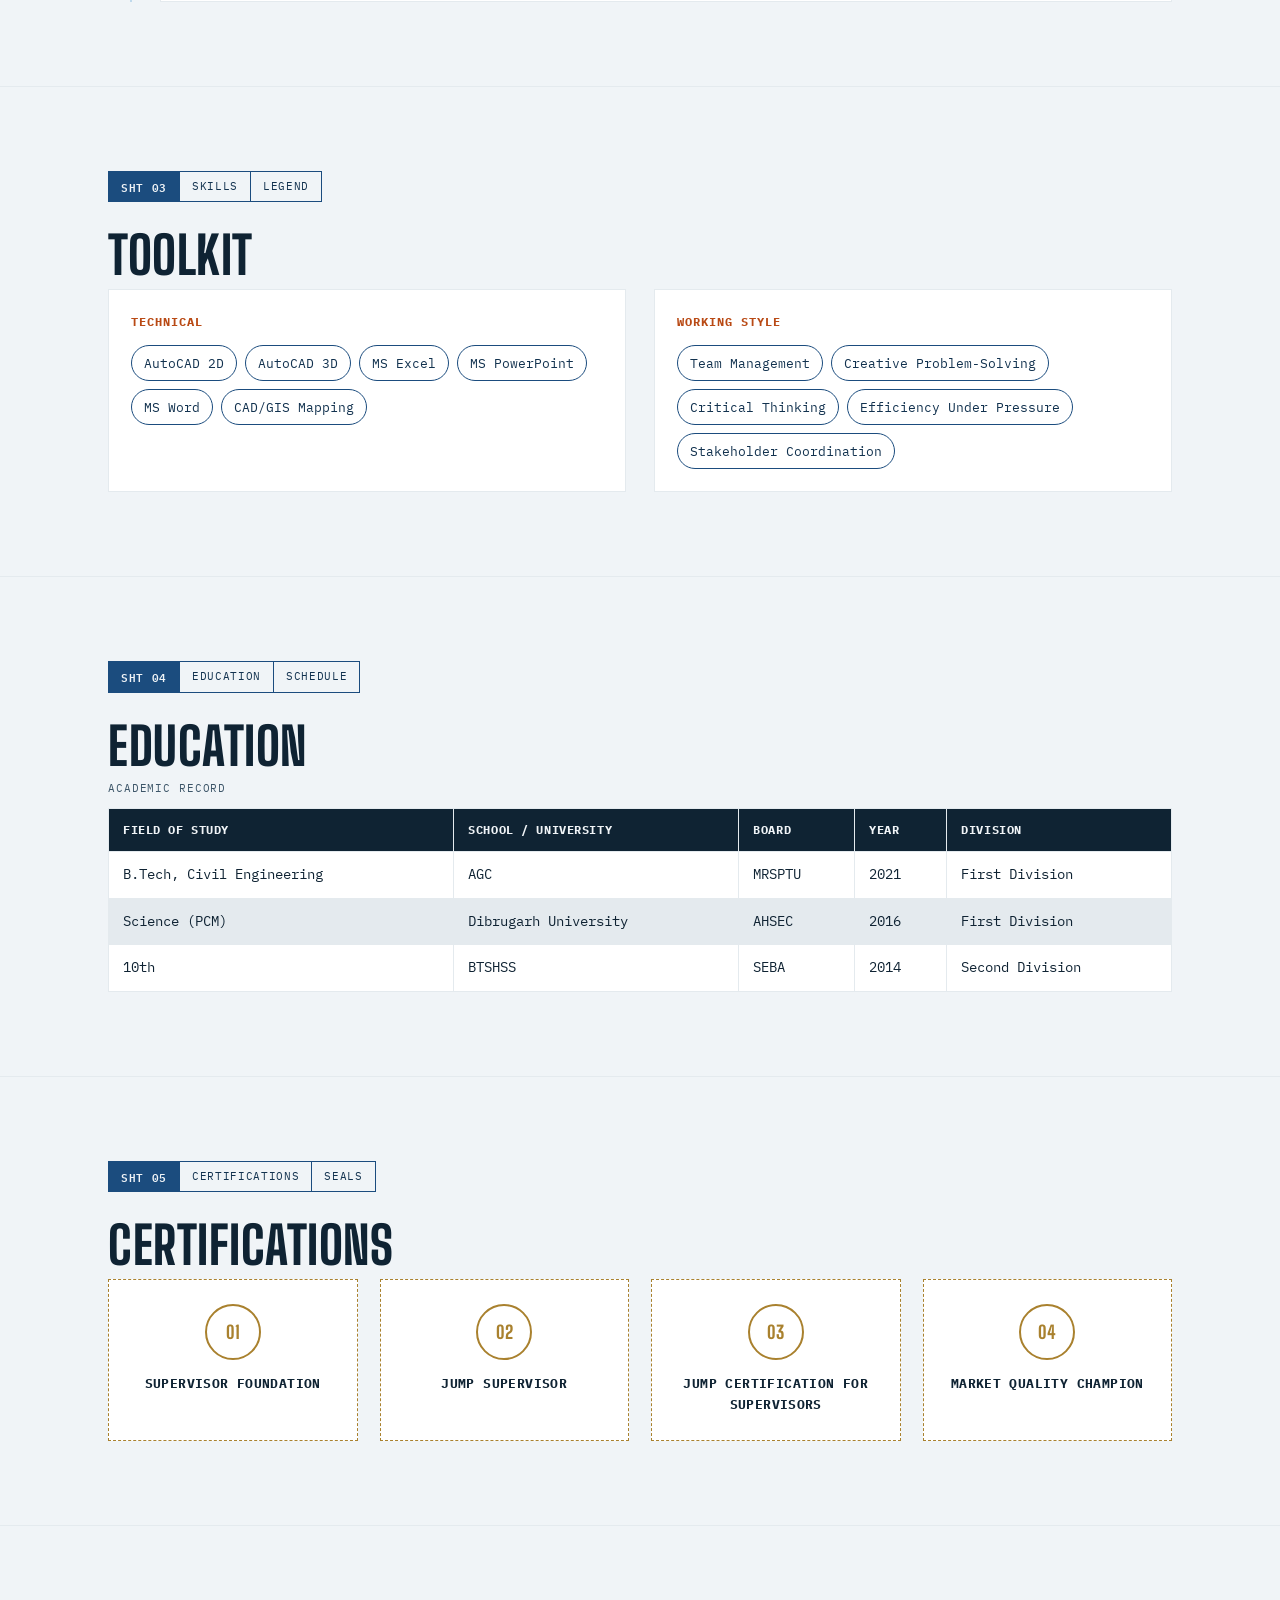
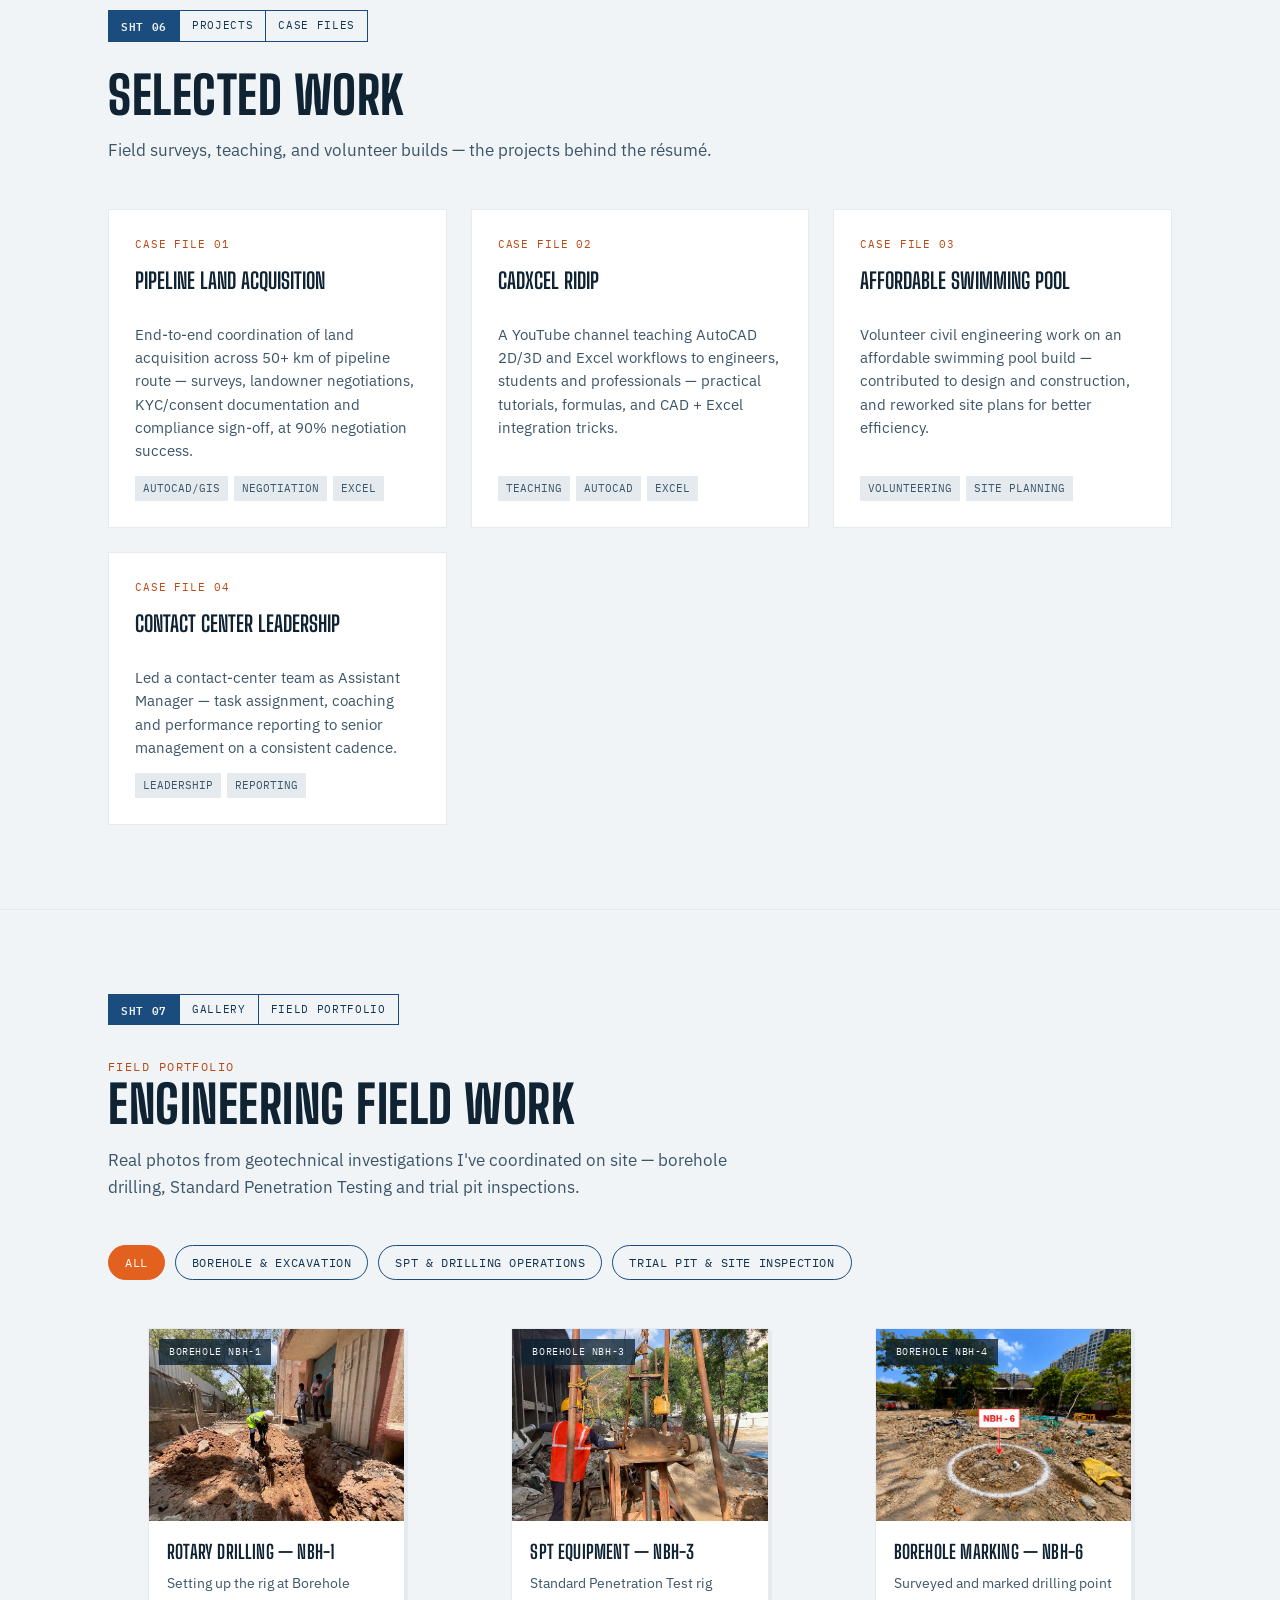
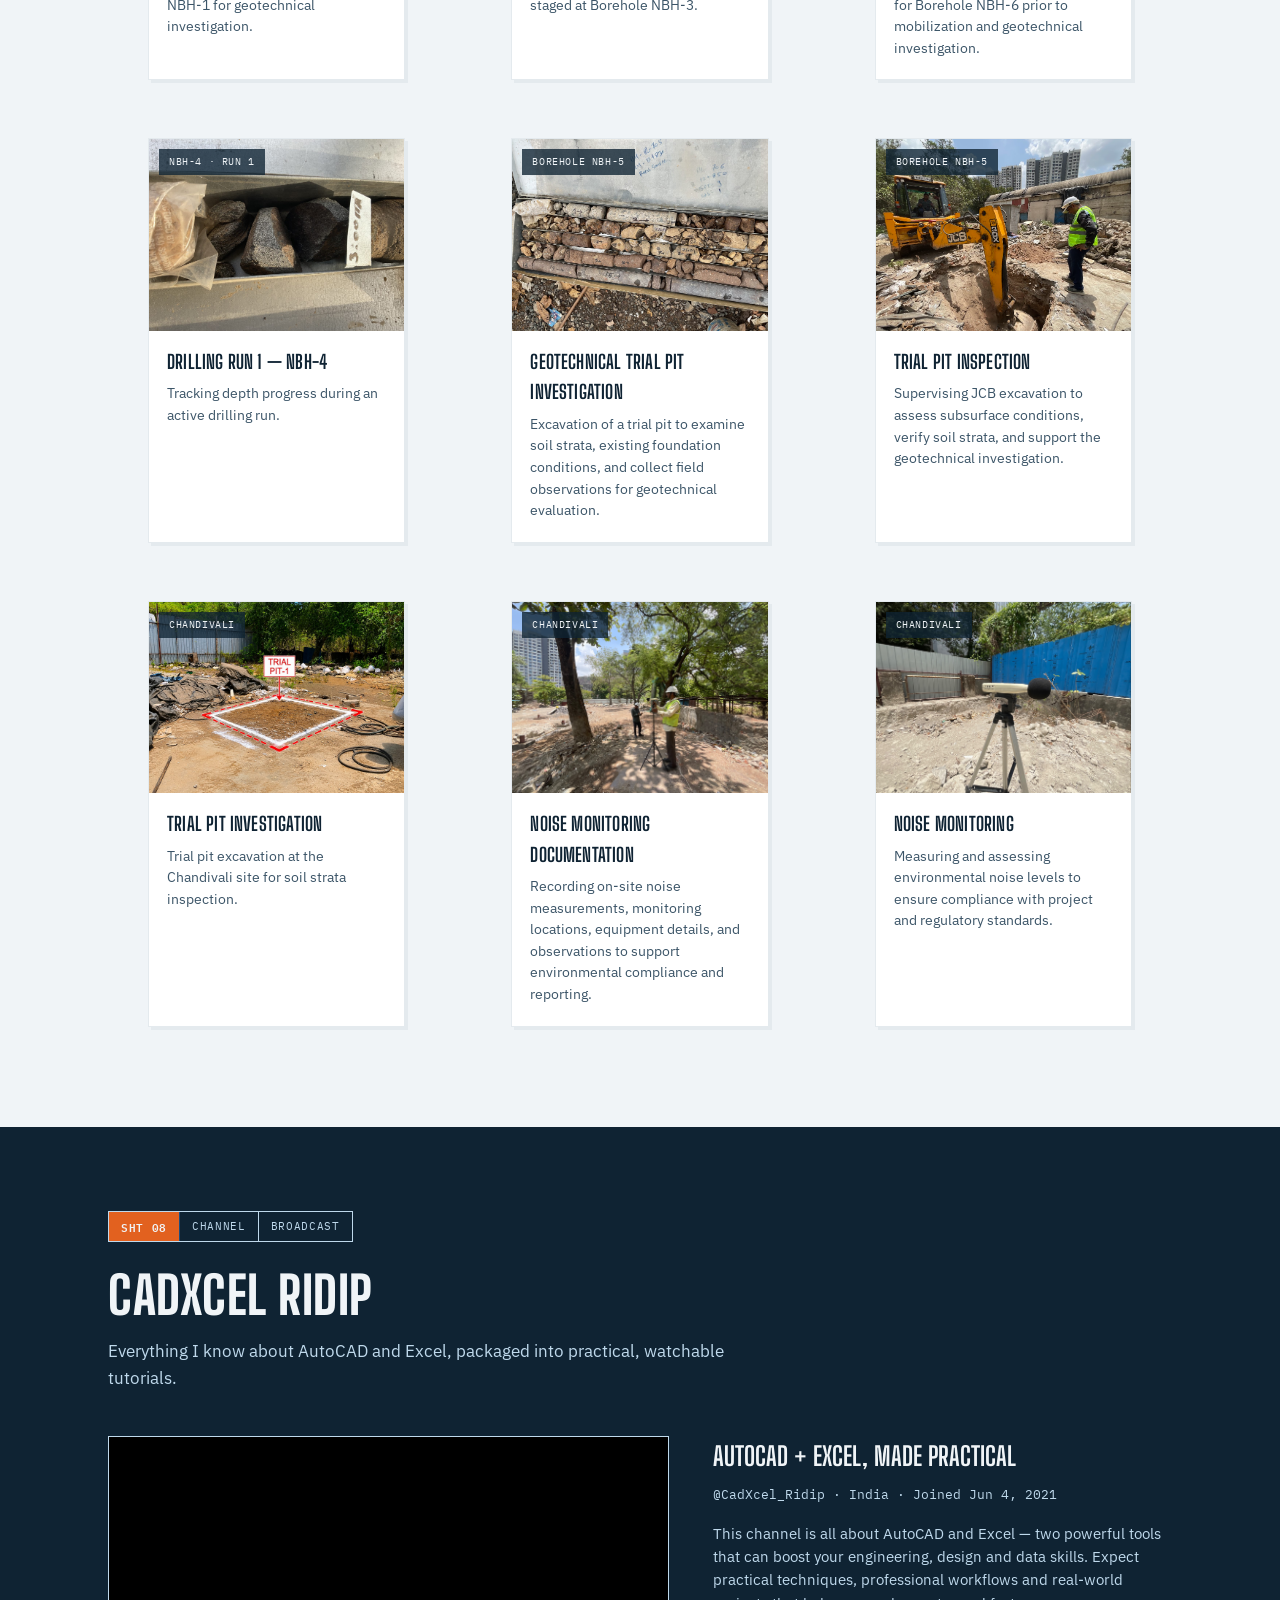
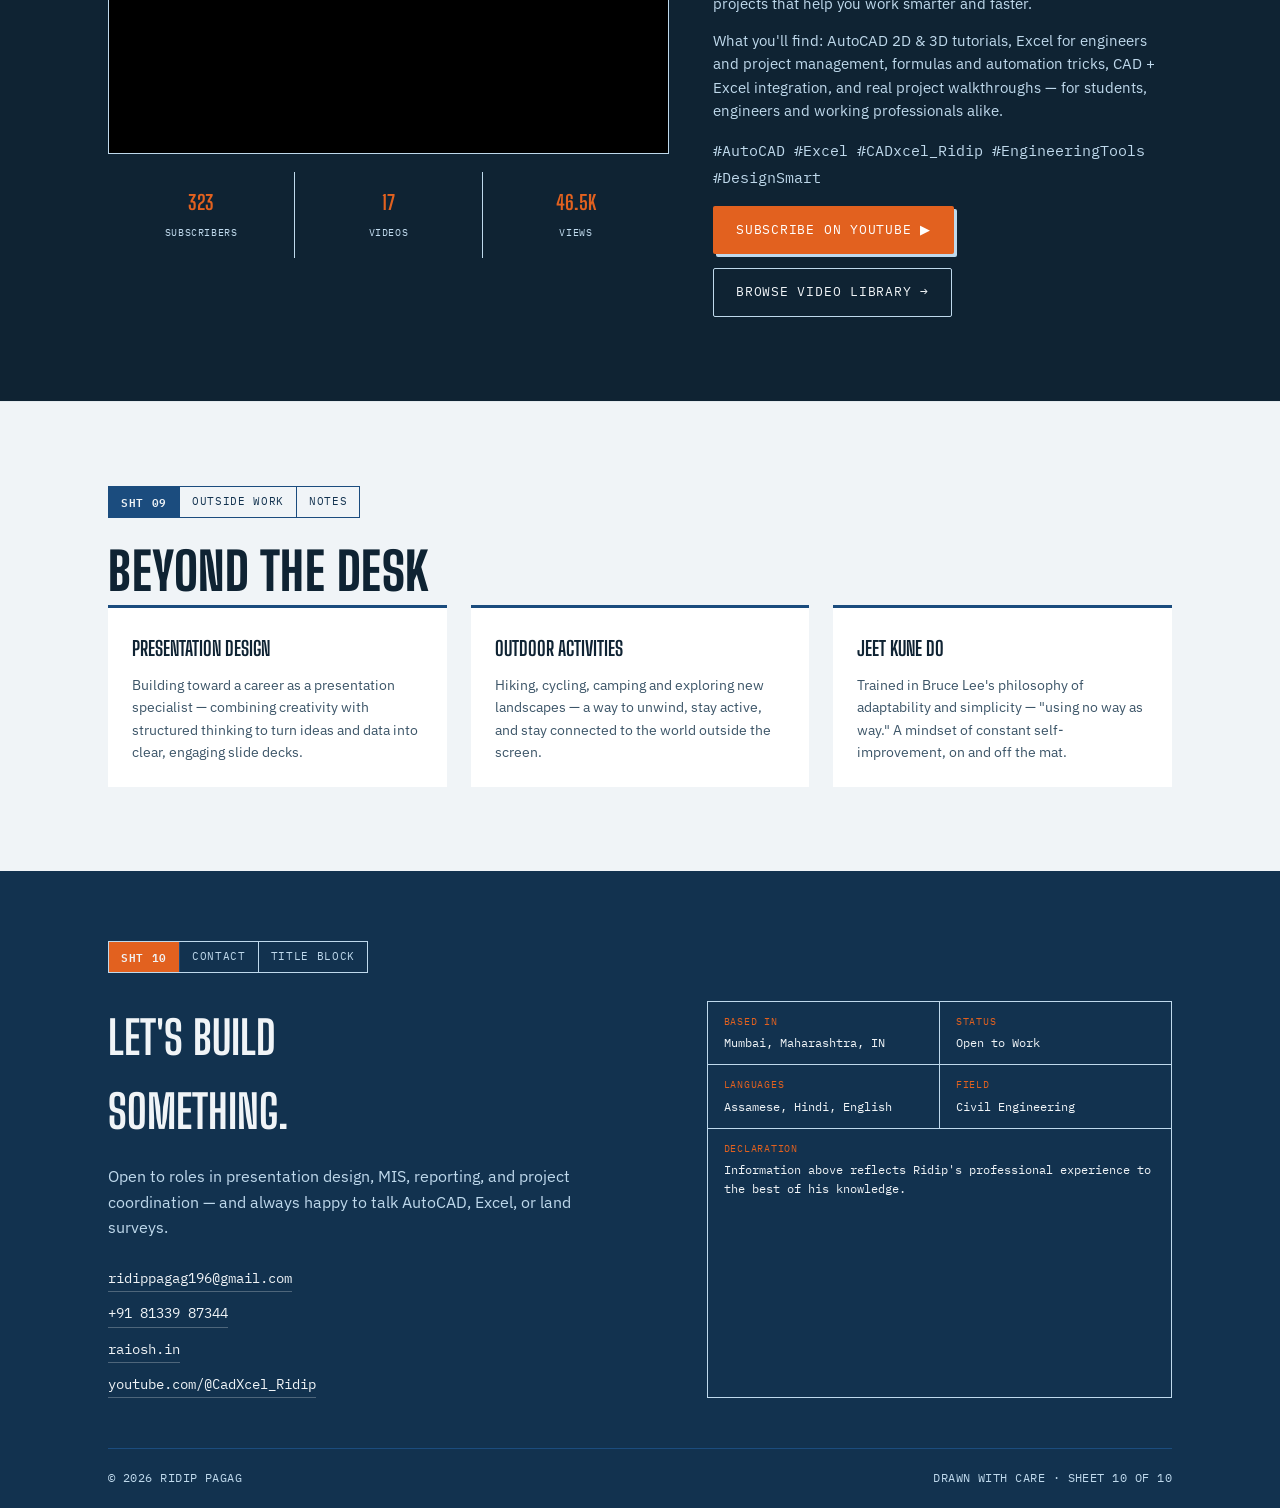
==== commit b9921e2b: "go" ====
--- a/index.html
+++ b/index.html
@@ -857,8 +857,8 @@
             <span class="gallery-zoom">⤢</span>
           </div>
           <figcaption>
-            <h3>Borehole Investigation — NBH-4</h3>
-            <p>Logging soil strata as drilling advances at Borehole NBH-4.</p>
+<h3>Borehole Marking — NBH-6</h3>
+<p>Surveyed and marked drilling point for Borehole NBH-6 prior to mobilization and geotechnical investigation.</p>
           </figcaption>
         </figure>
 
@@ -881,8 +881,8 @@
             <span class="gallery-zoom">⤢</span>
           </div>
           <figcaption>
-            <h3>Rotary Drilling — NBH-5</h3>
-            <p>Rig in operation at Borehole NBH-5, deepening toward target strata.</p>
+            <h3>Geotechnical Trial Pit Investigation</h3>
+<p>Excavation of a trial pit to examine soil strata, existing foundation conditions, and collect field observations for geotechnical evaluation.</p>
           </figcaption>
         </figure>
 
@@ -893,8 +893,8 @@
             <span class="gallery-zoom">⤢</span>
           </div>
           <figcaption>
-            <h3>SPT &amp; Sampling — NBH-5</h3>
-            <p>Collecting samples during Standard Penetration Testing.</p>
+           <h3>Trial Pit Inspection</h3>
+<p>Supervising JCB excavation to assess subsurface conditions, verify soil strata, and support the geotechnical investigation.</p>
           </figcaption>
         </figure>
 
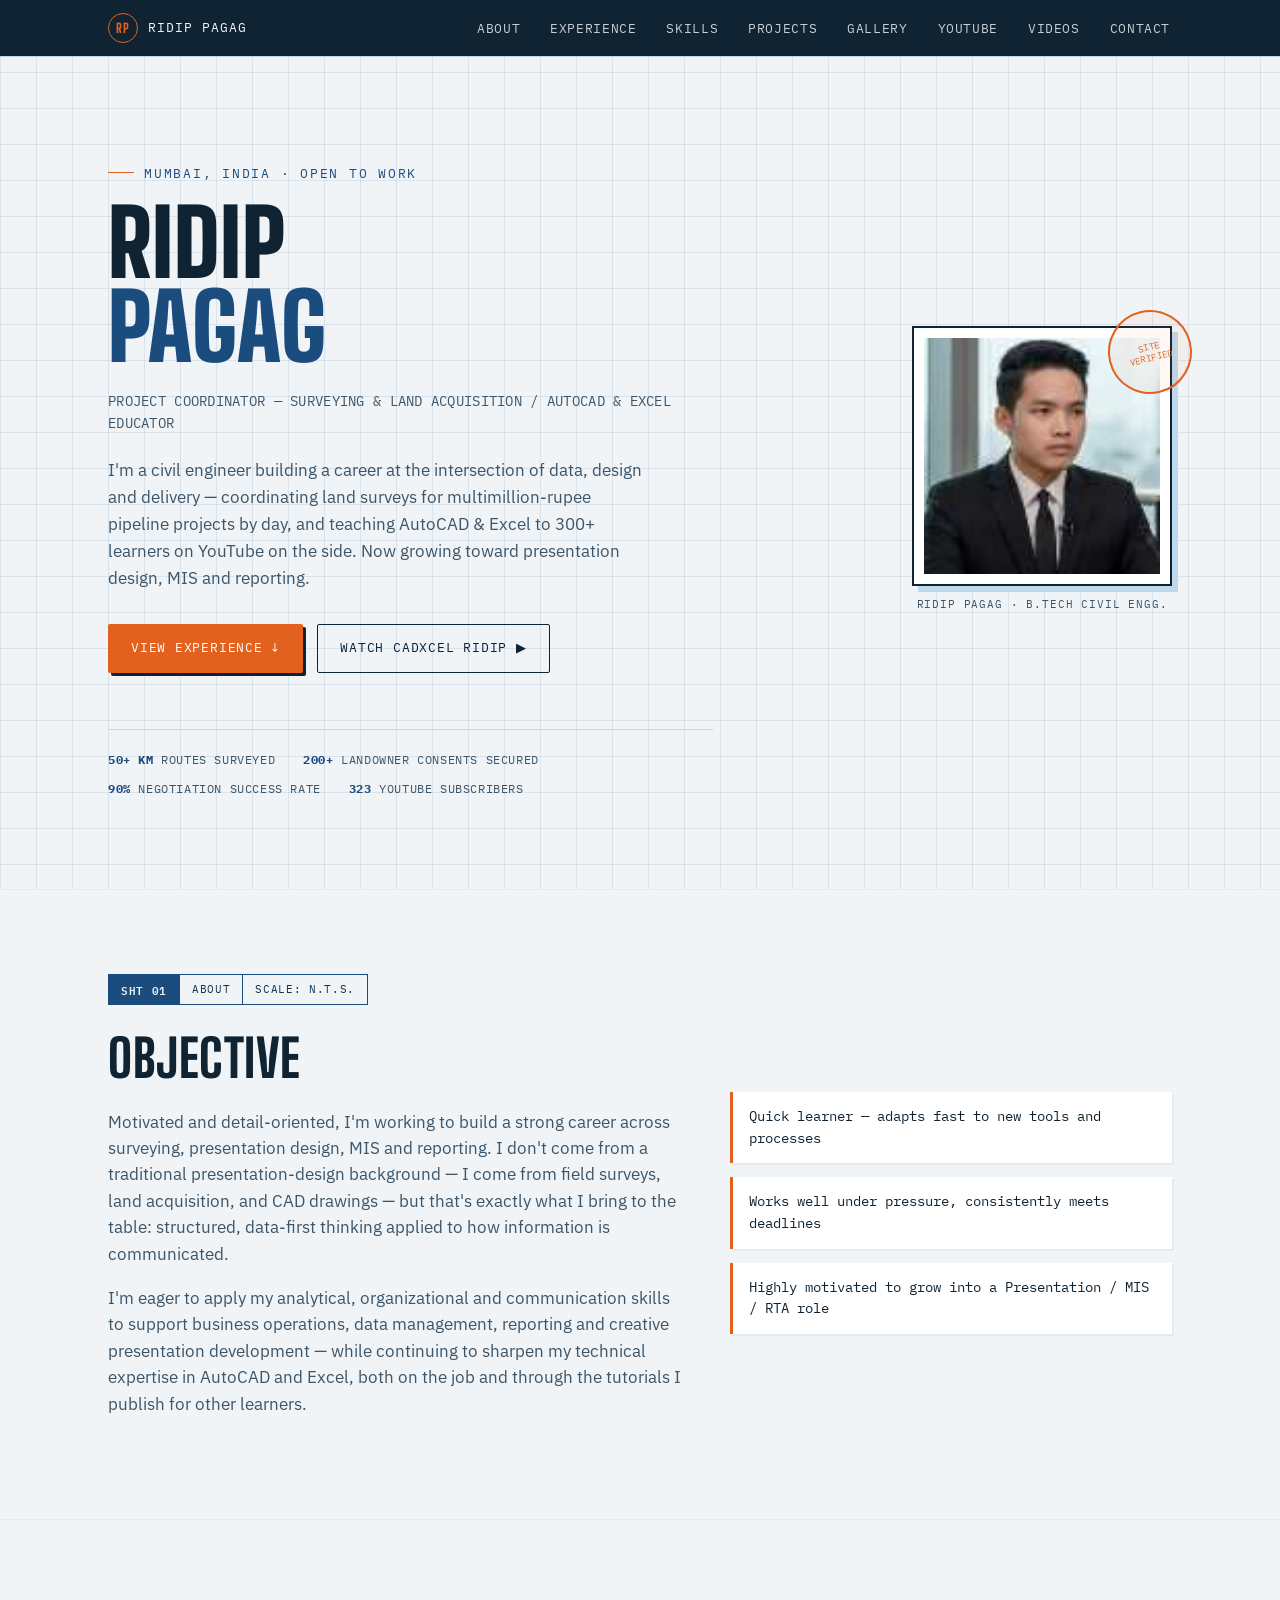
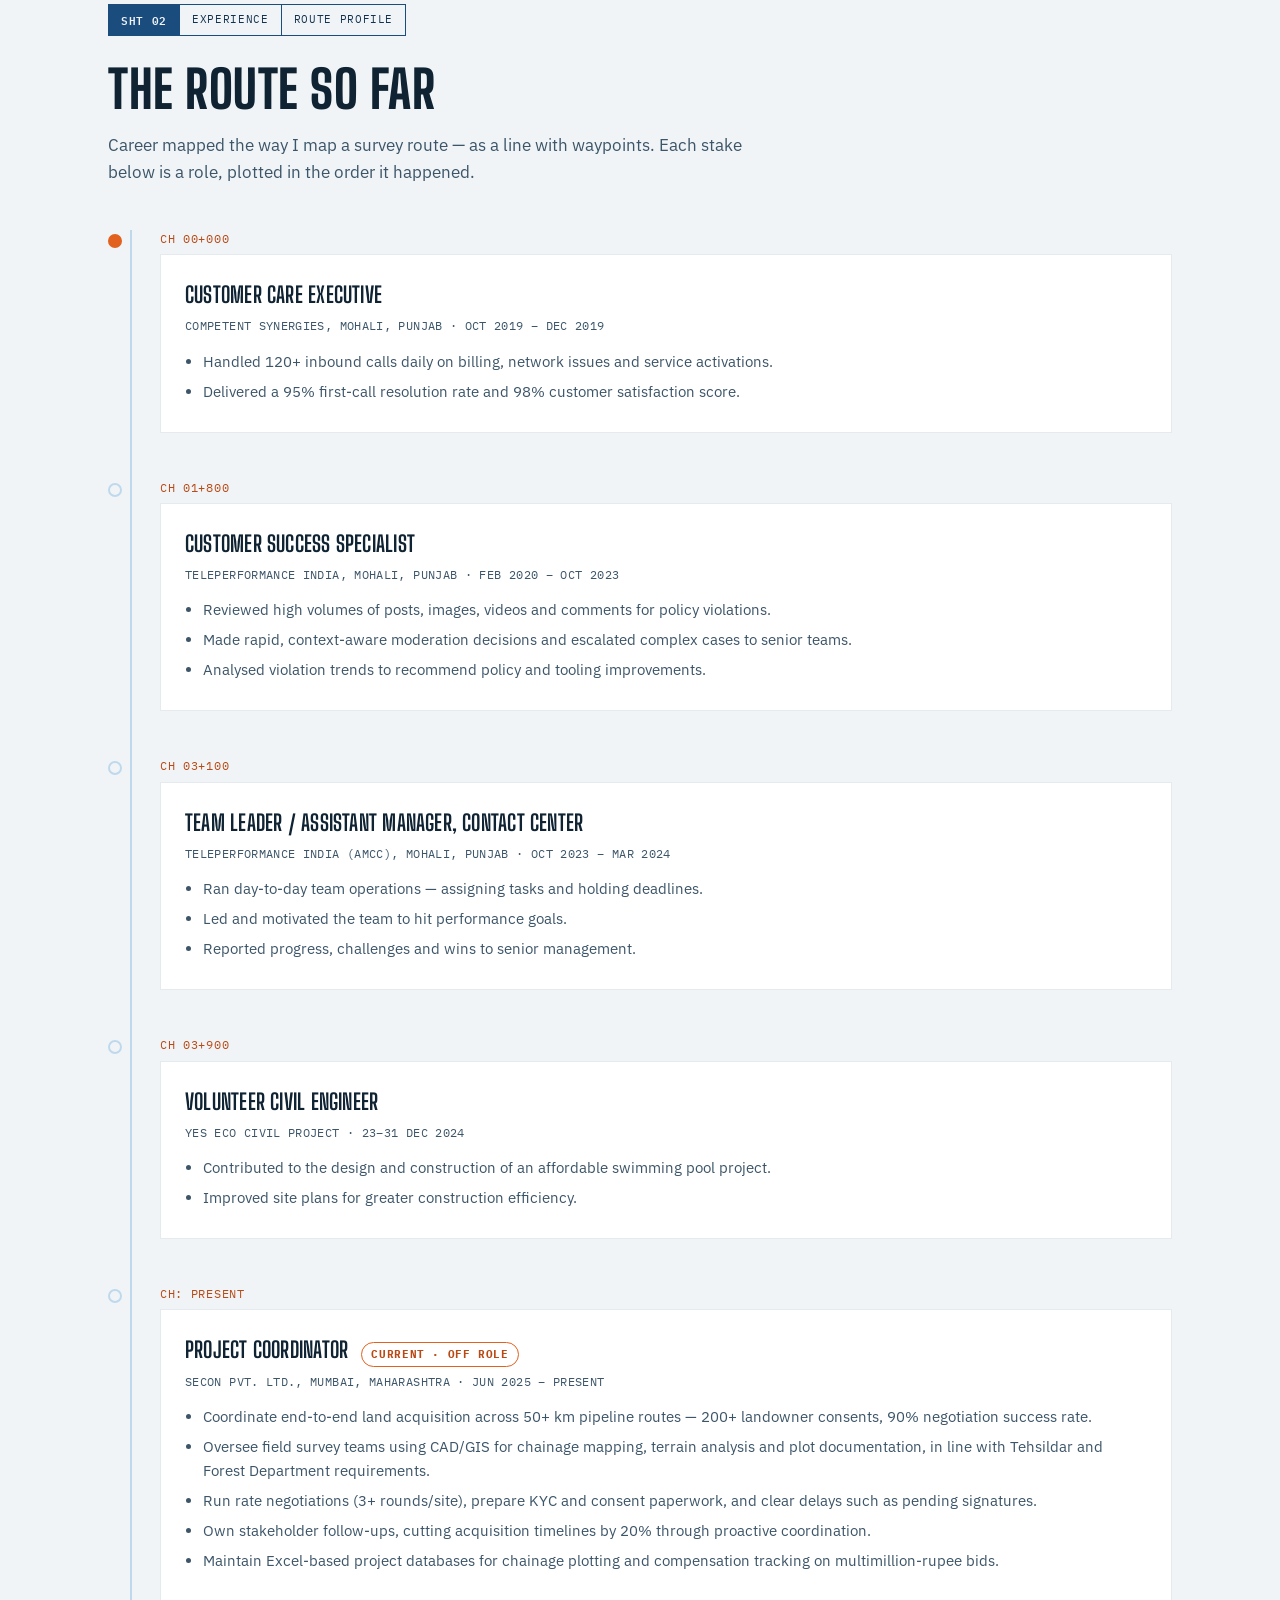
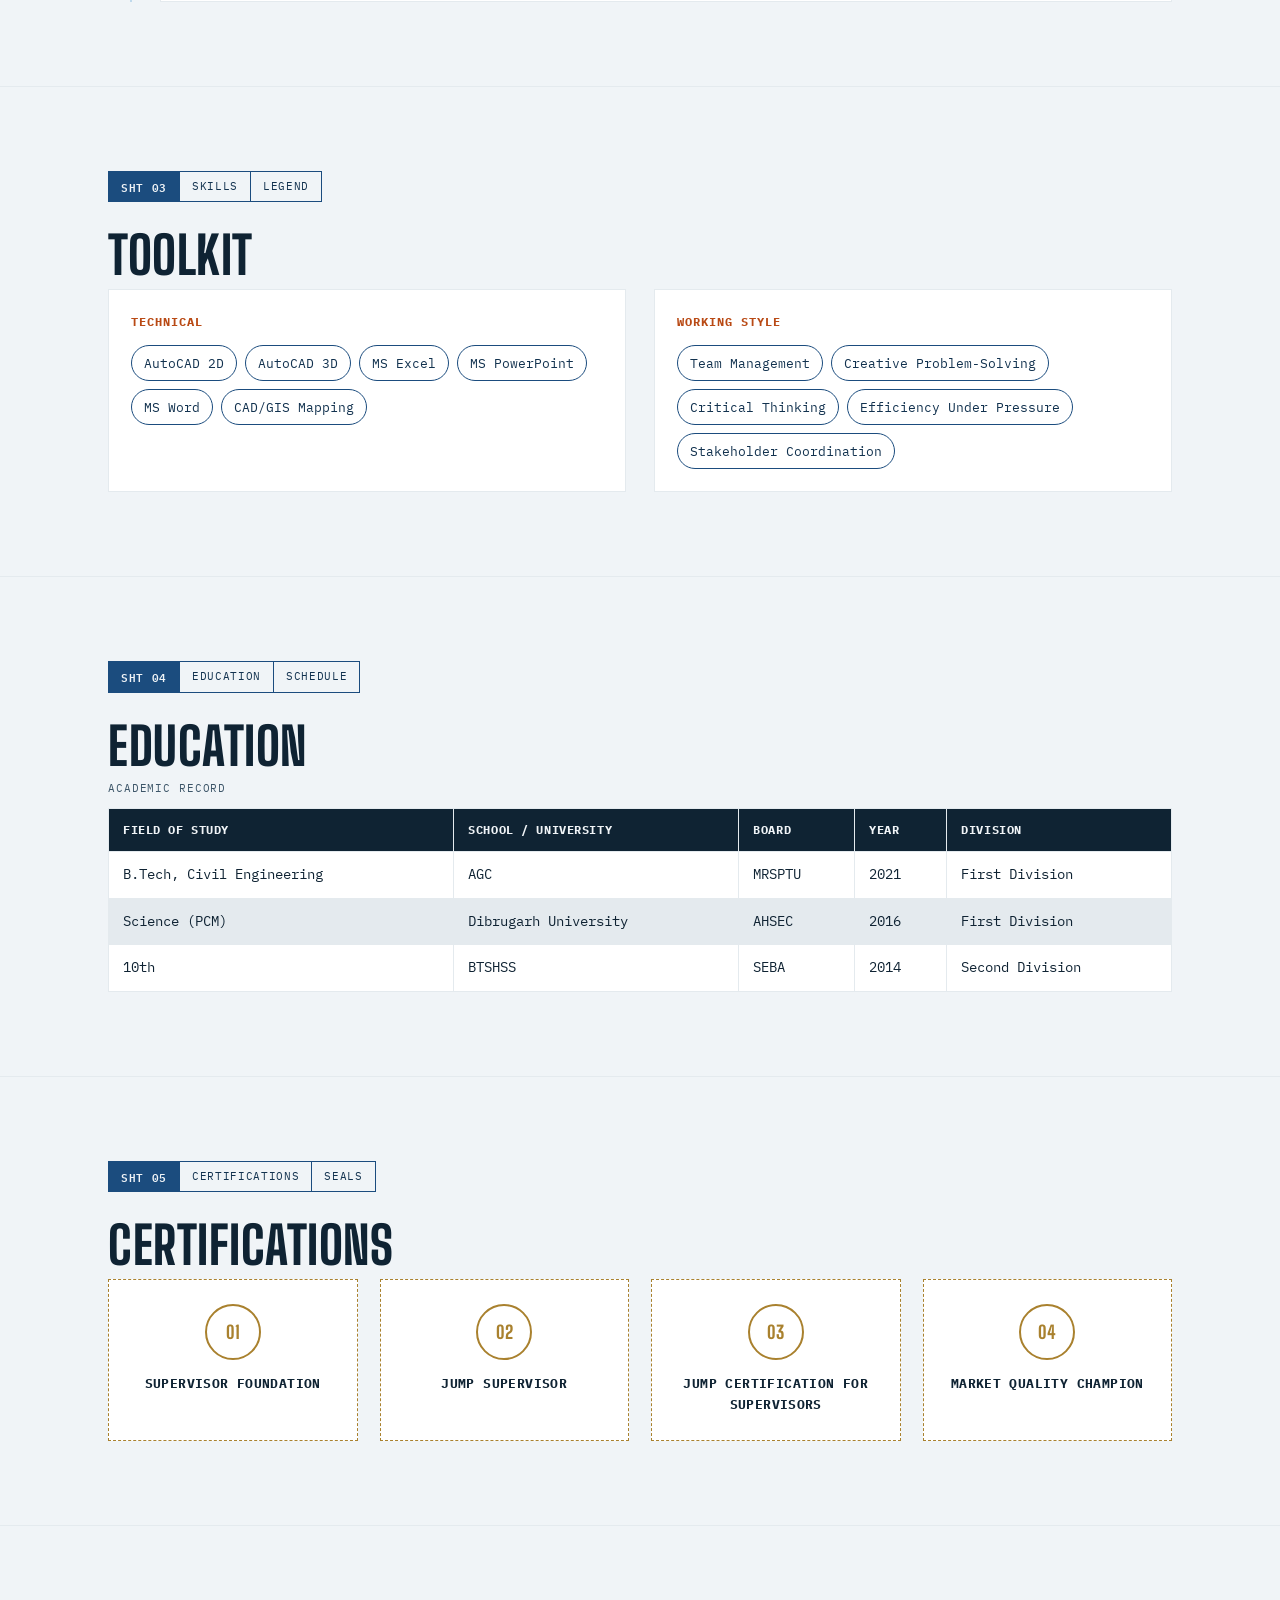
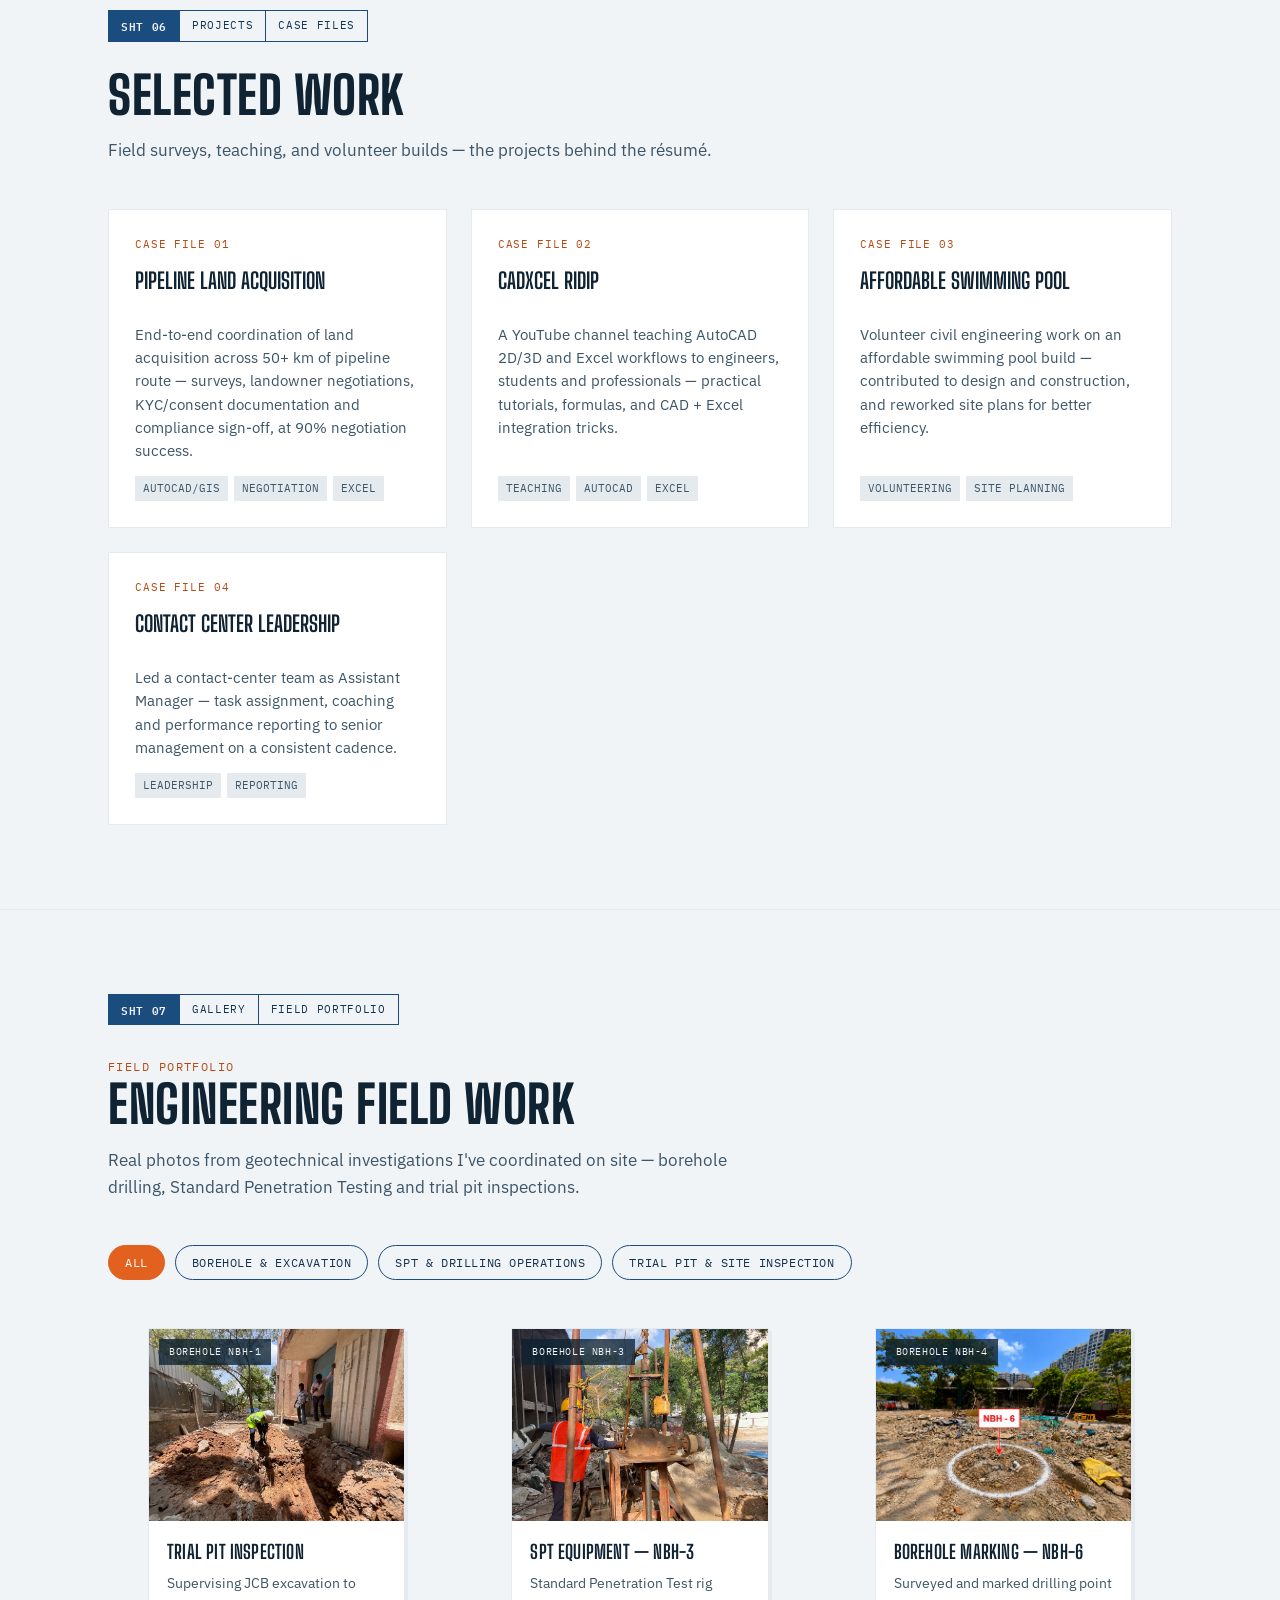
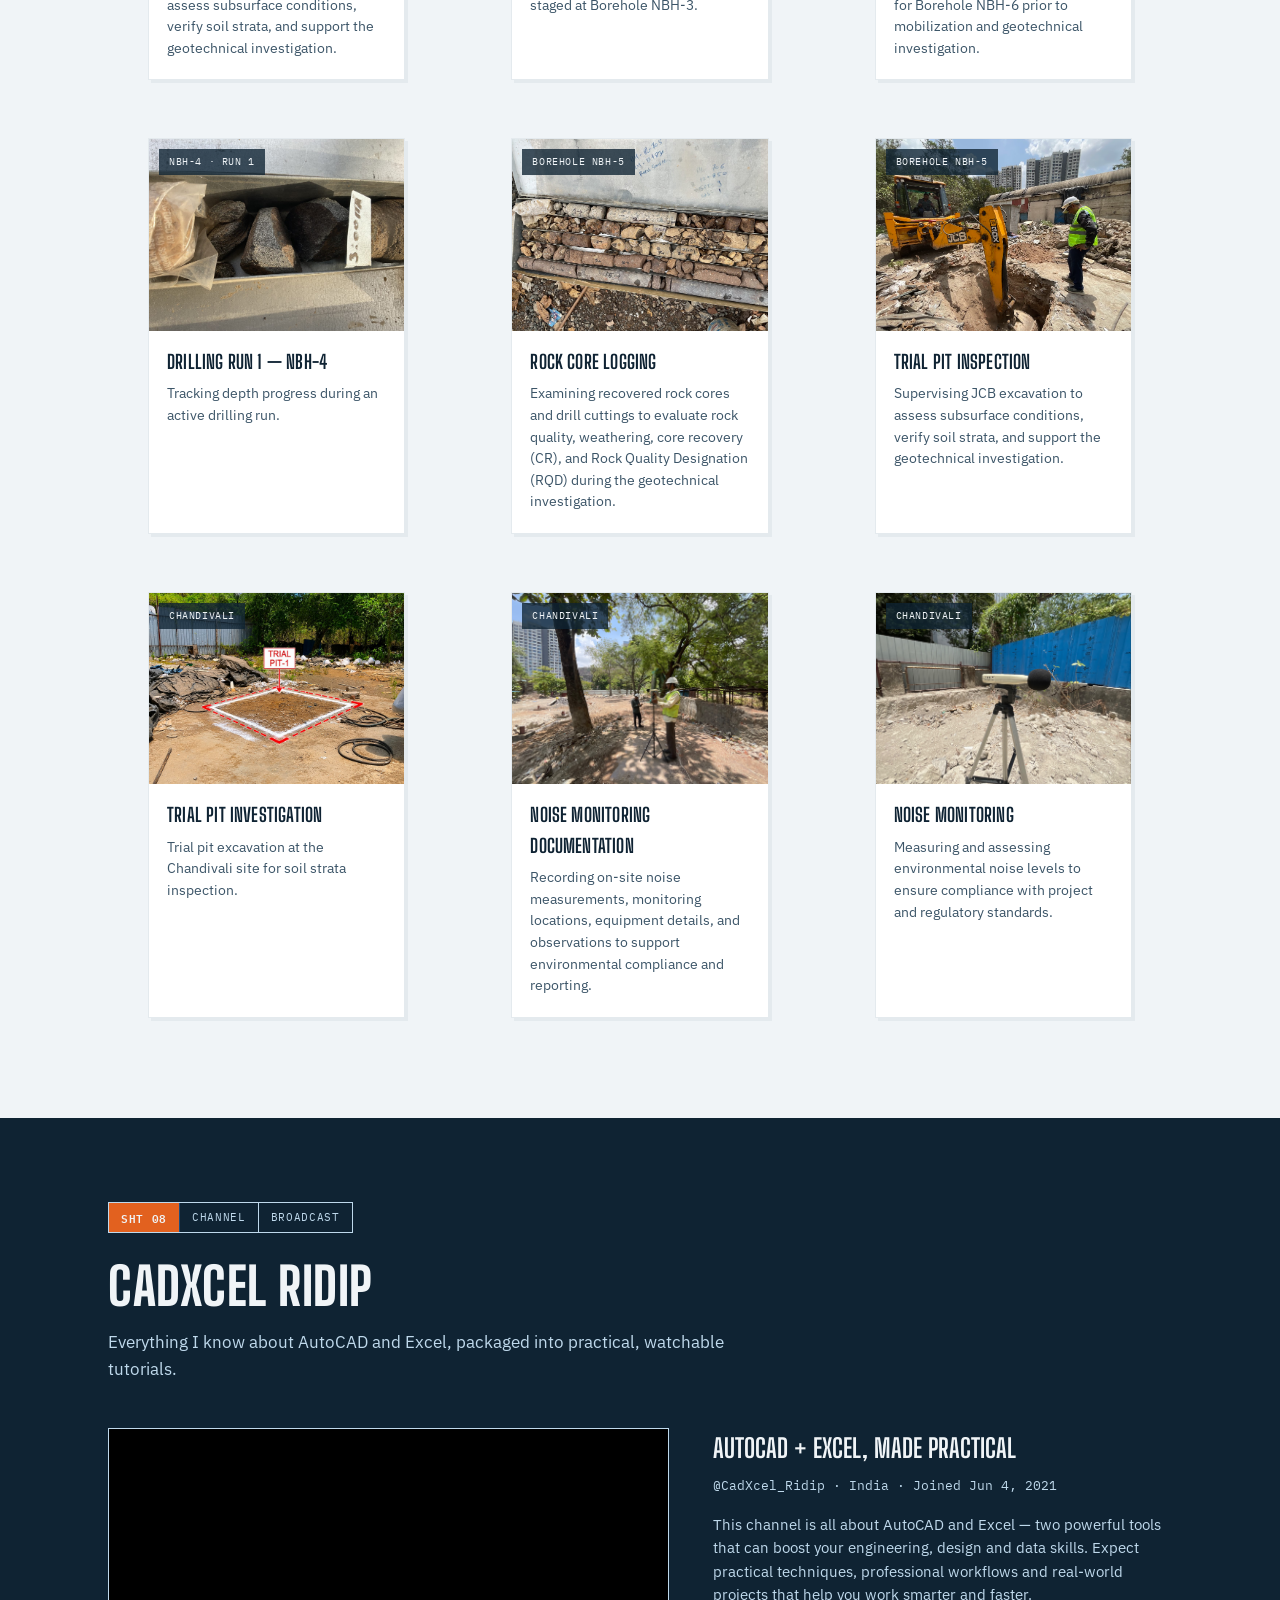
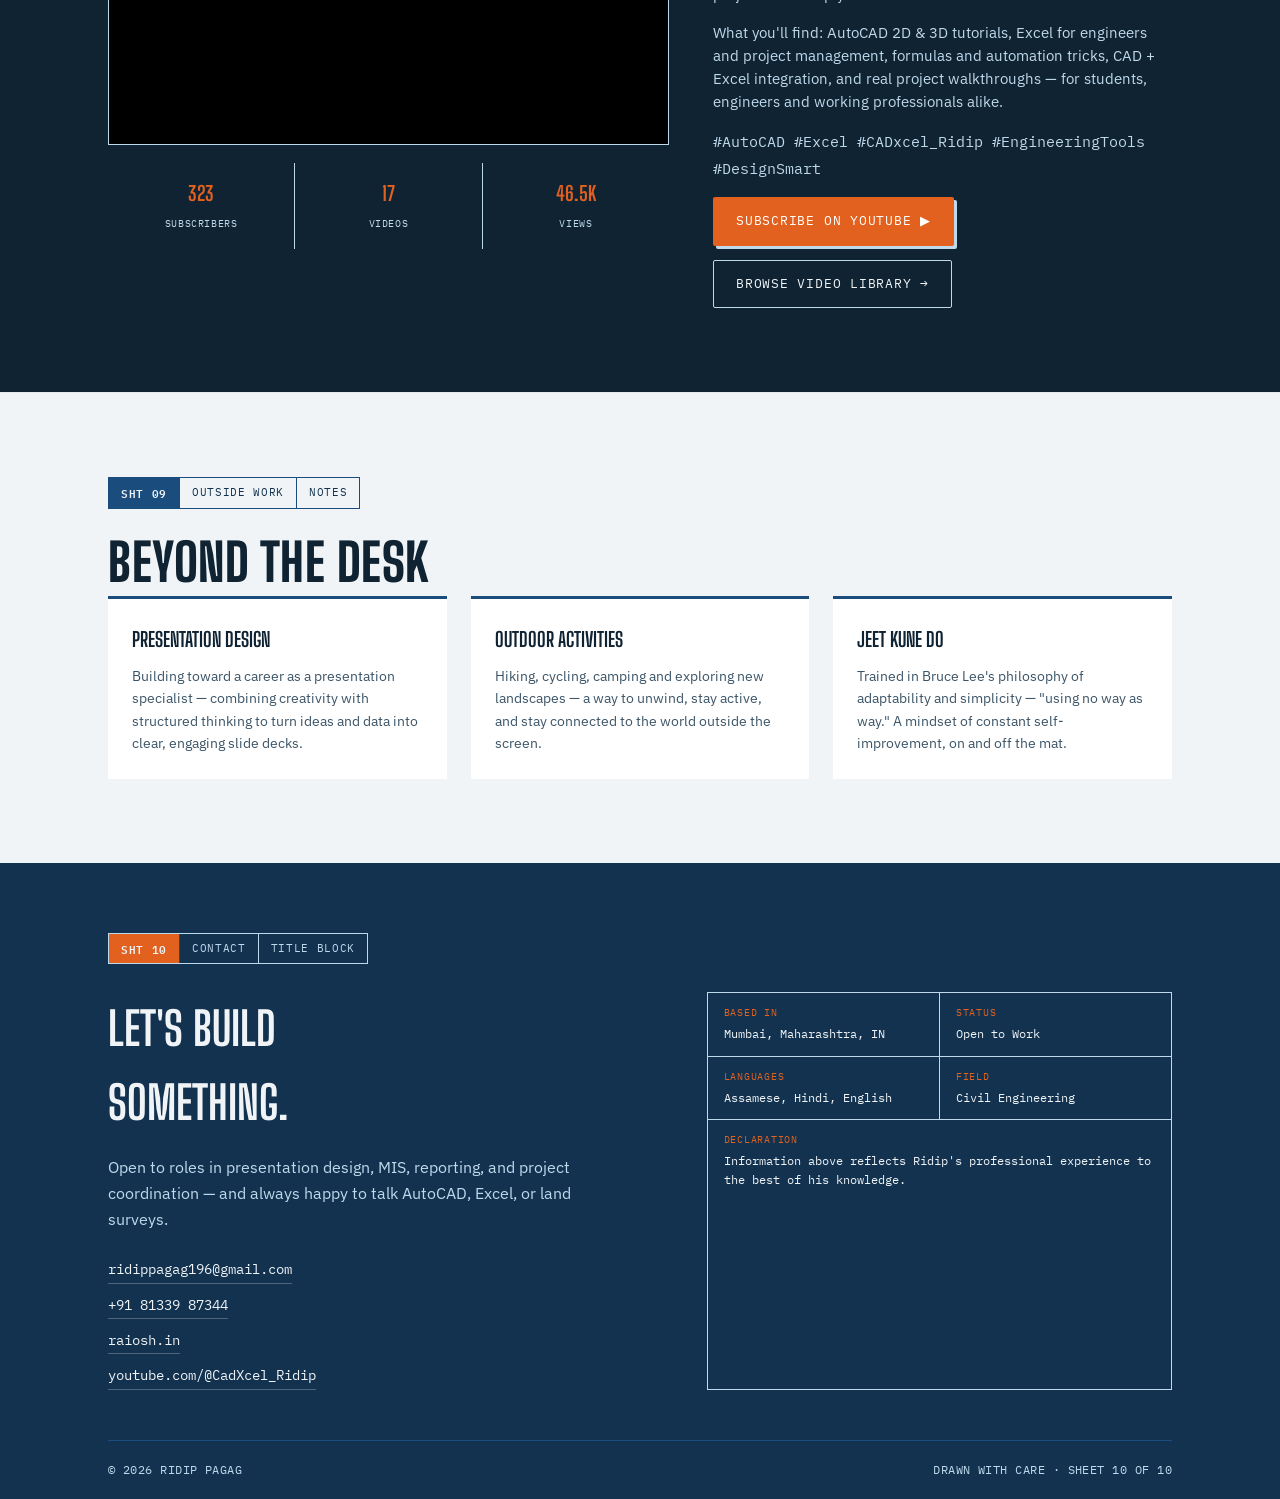
==== commit 85e33c95: "Final" ====
--- a/index.html
+++ b/index.html
@@ -833,8 +833,8 @@
             <span class="gallery-zoom">⤢</span>
           </div>
           <figcaption>
-            <h3>Rotary Drilling — NBH-1</h3>
-            <p>Setting up the rig at Borehole NBH-1 for geotechnical investigation.</p>
+<h3>Trial Pit Inspection</h3>
+<p>Supervising JCB excavation to assess subsurface conditions, verify soil strata, and support the geotechnical investigation.</p>
           </figcaption>
         </figure>
 
@@ -881,8 +881,8 @@
             <span class="gallery-zoom">⤢</span>
           </div>
           <figcaption>
-            <h3>Geotechnical Trial Pit Investigation</h3>
-<p>Excavation of a trial pit to examine soil strata, existing foundation conditions, and collect field observations for geotechnical evaluation.</p>
+            <h3>Rock Core Logging</h3>
+<p>Examining recovered rock cores and drill cuttings to evaluate rock quality, weathering, core recovery (CR), and Rock Quality Designation (RQD) during the geotechnical investigation.</p>
           </figcaption>
         </figure>
 
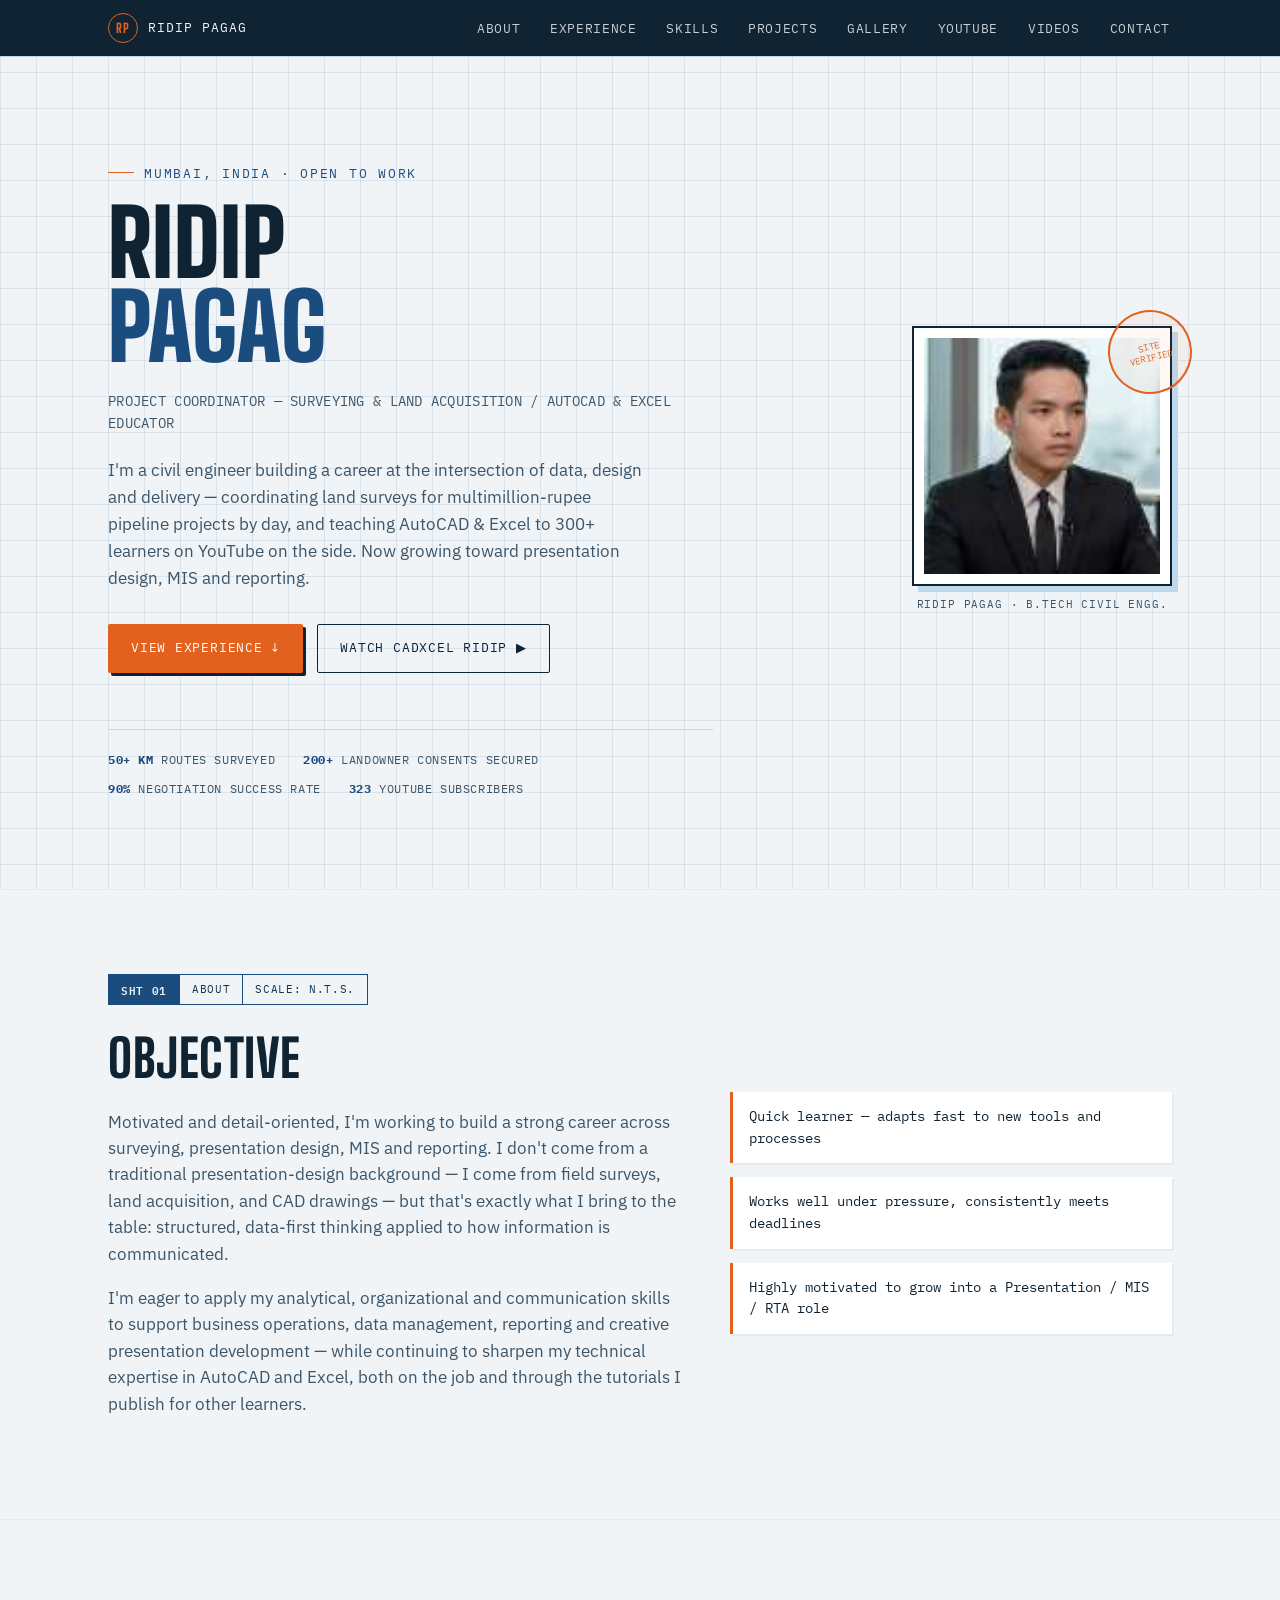
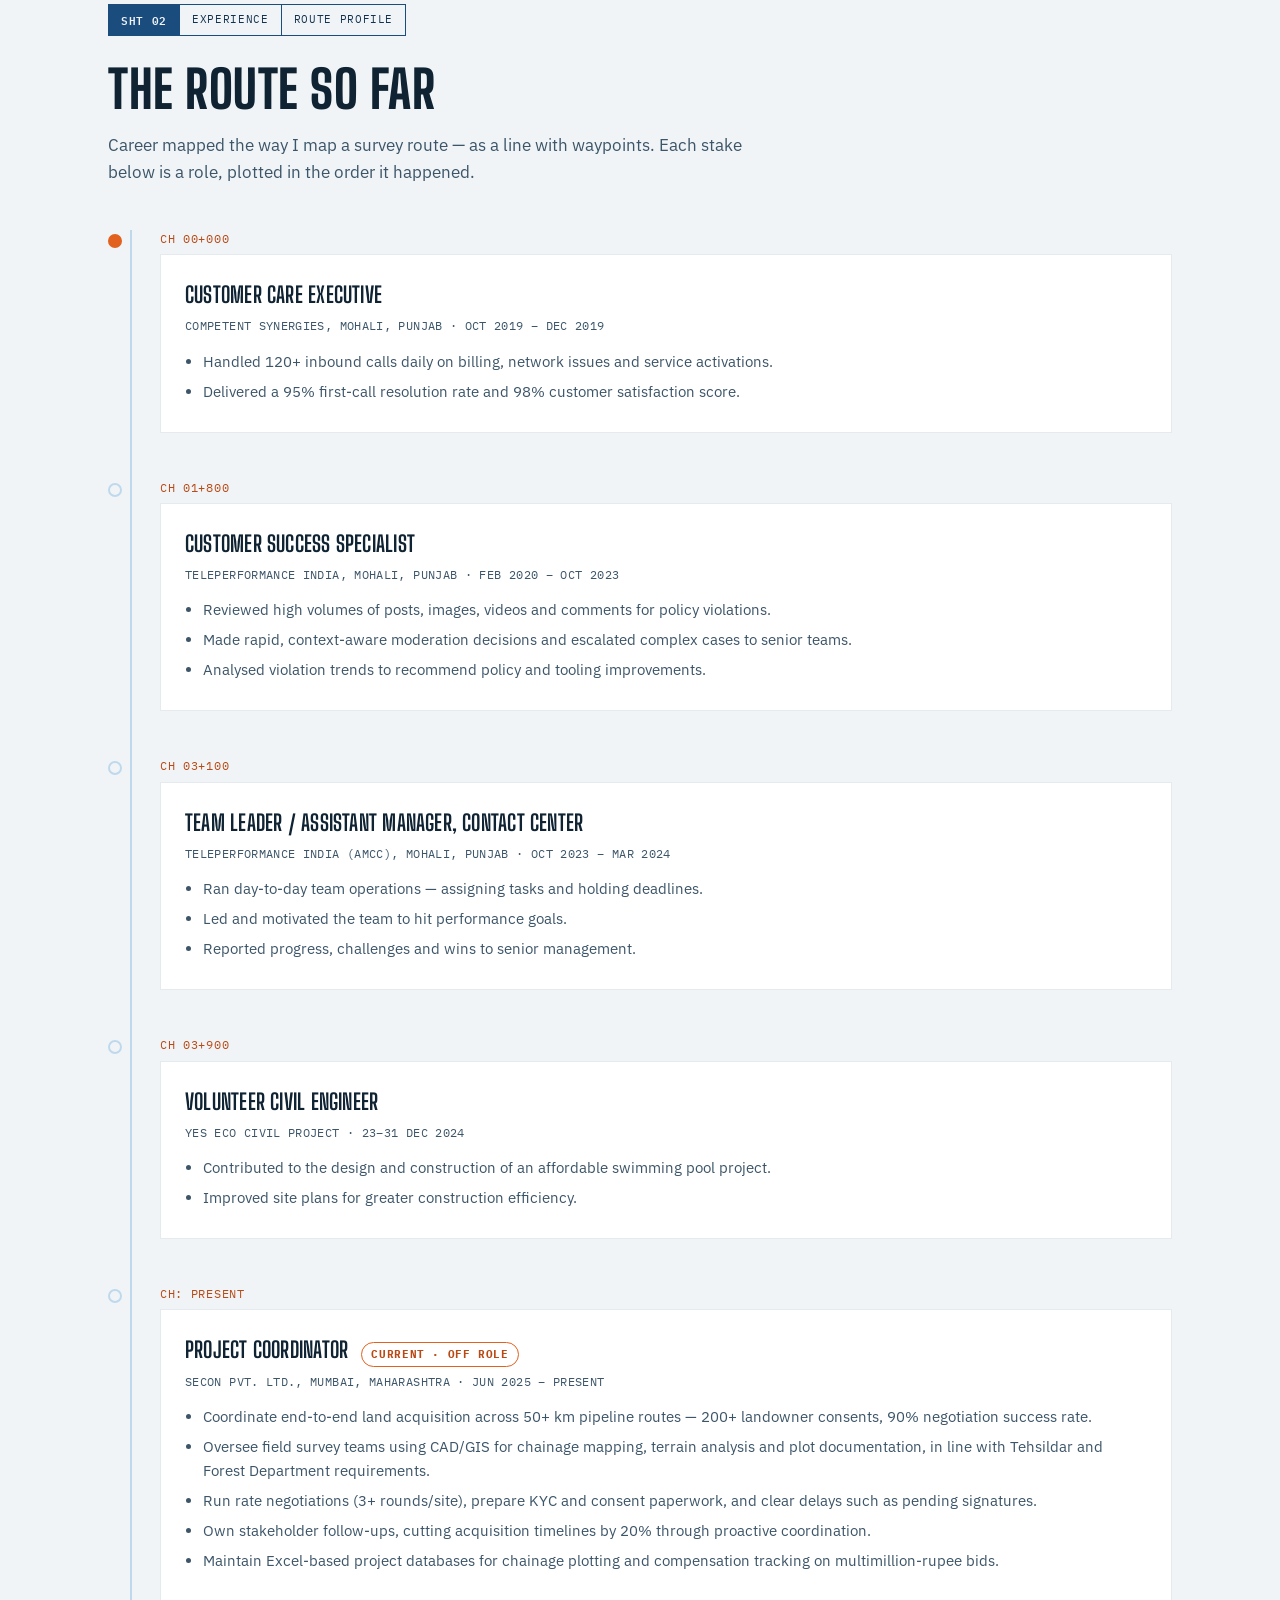
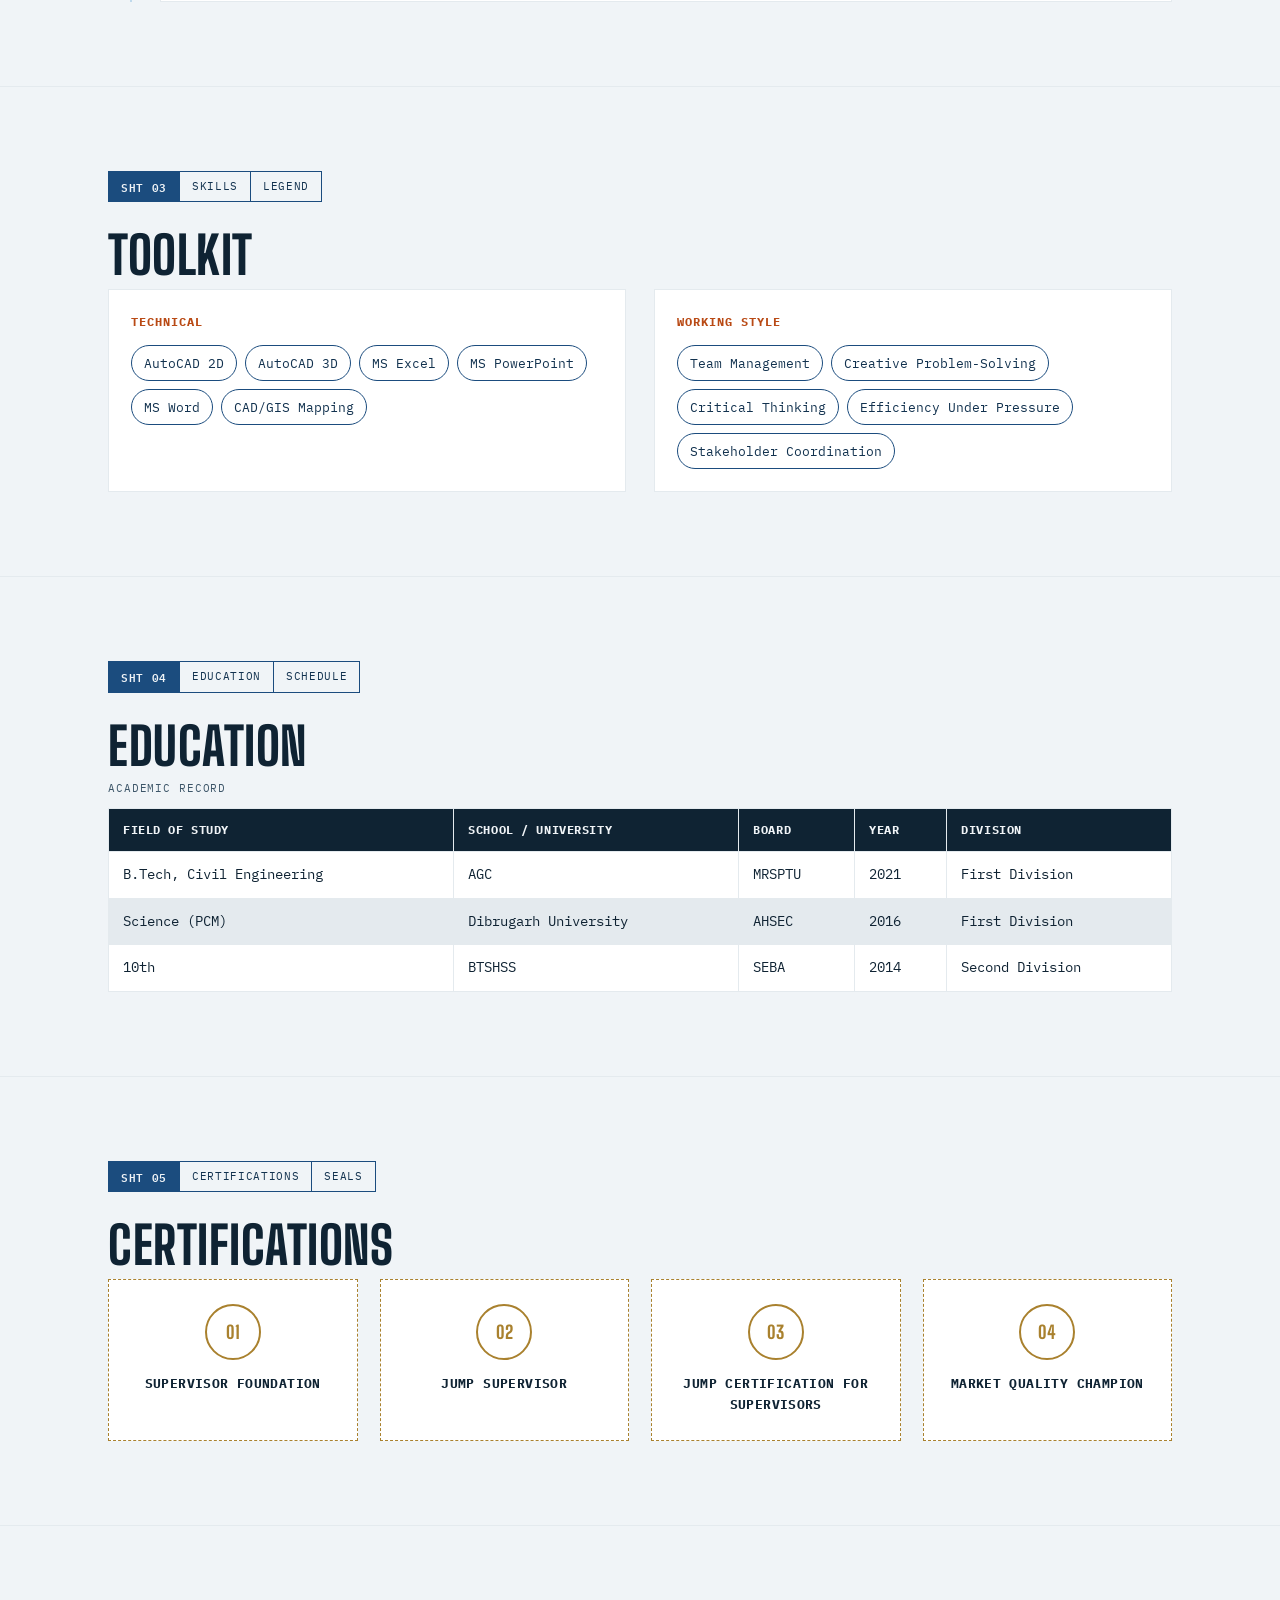
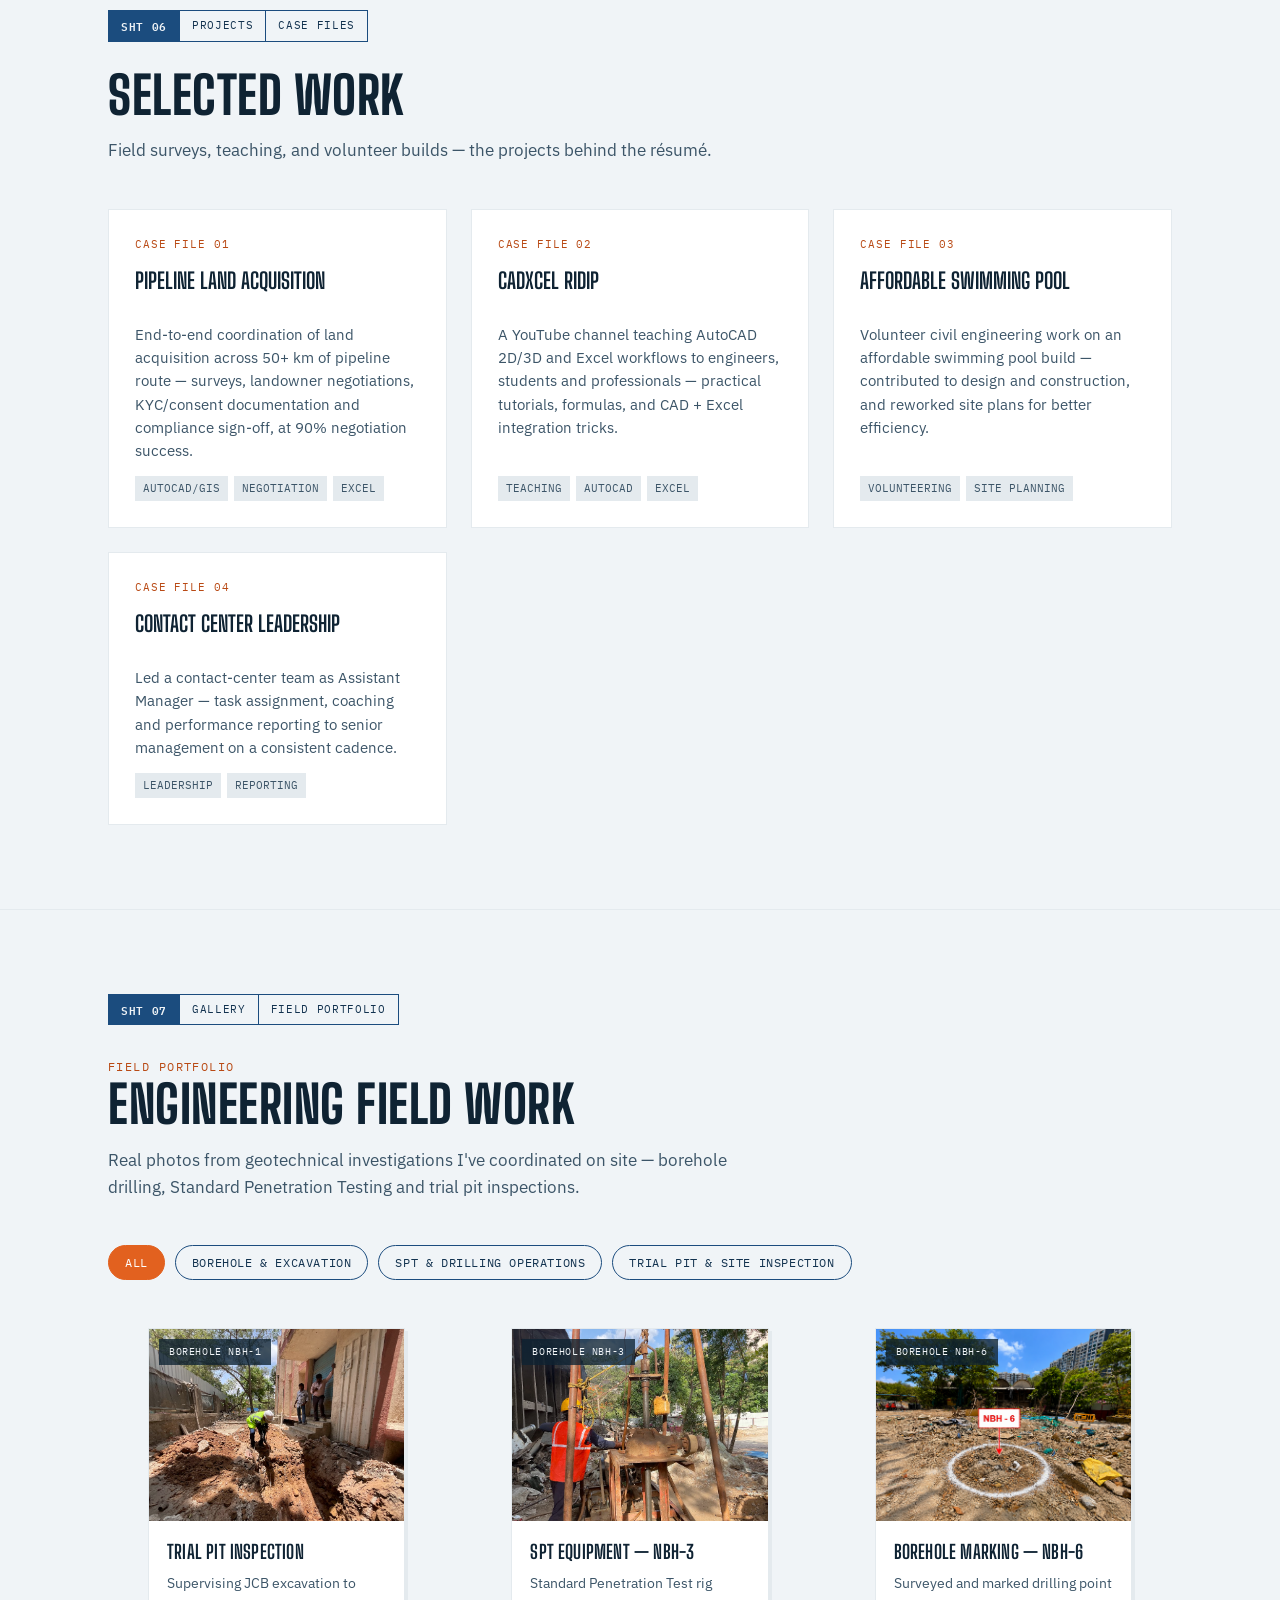
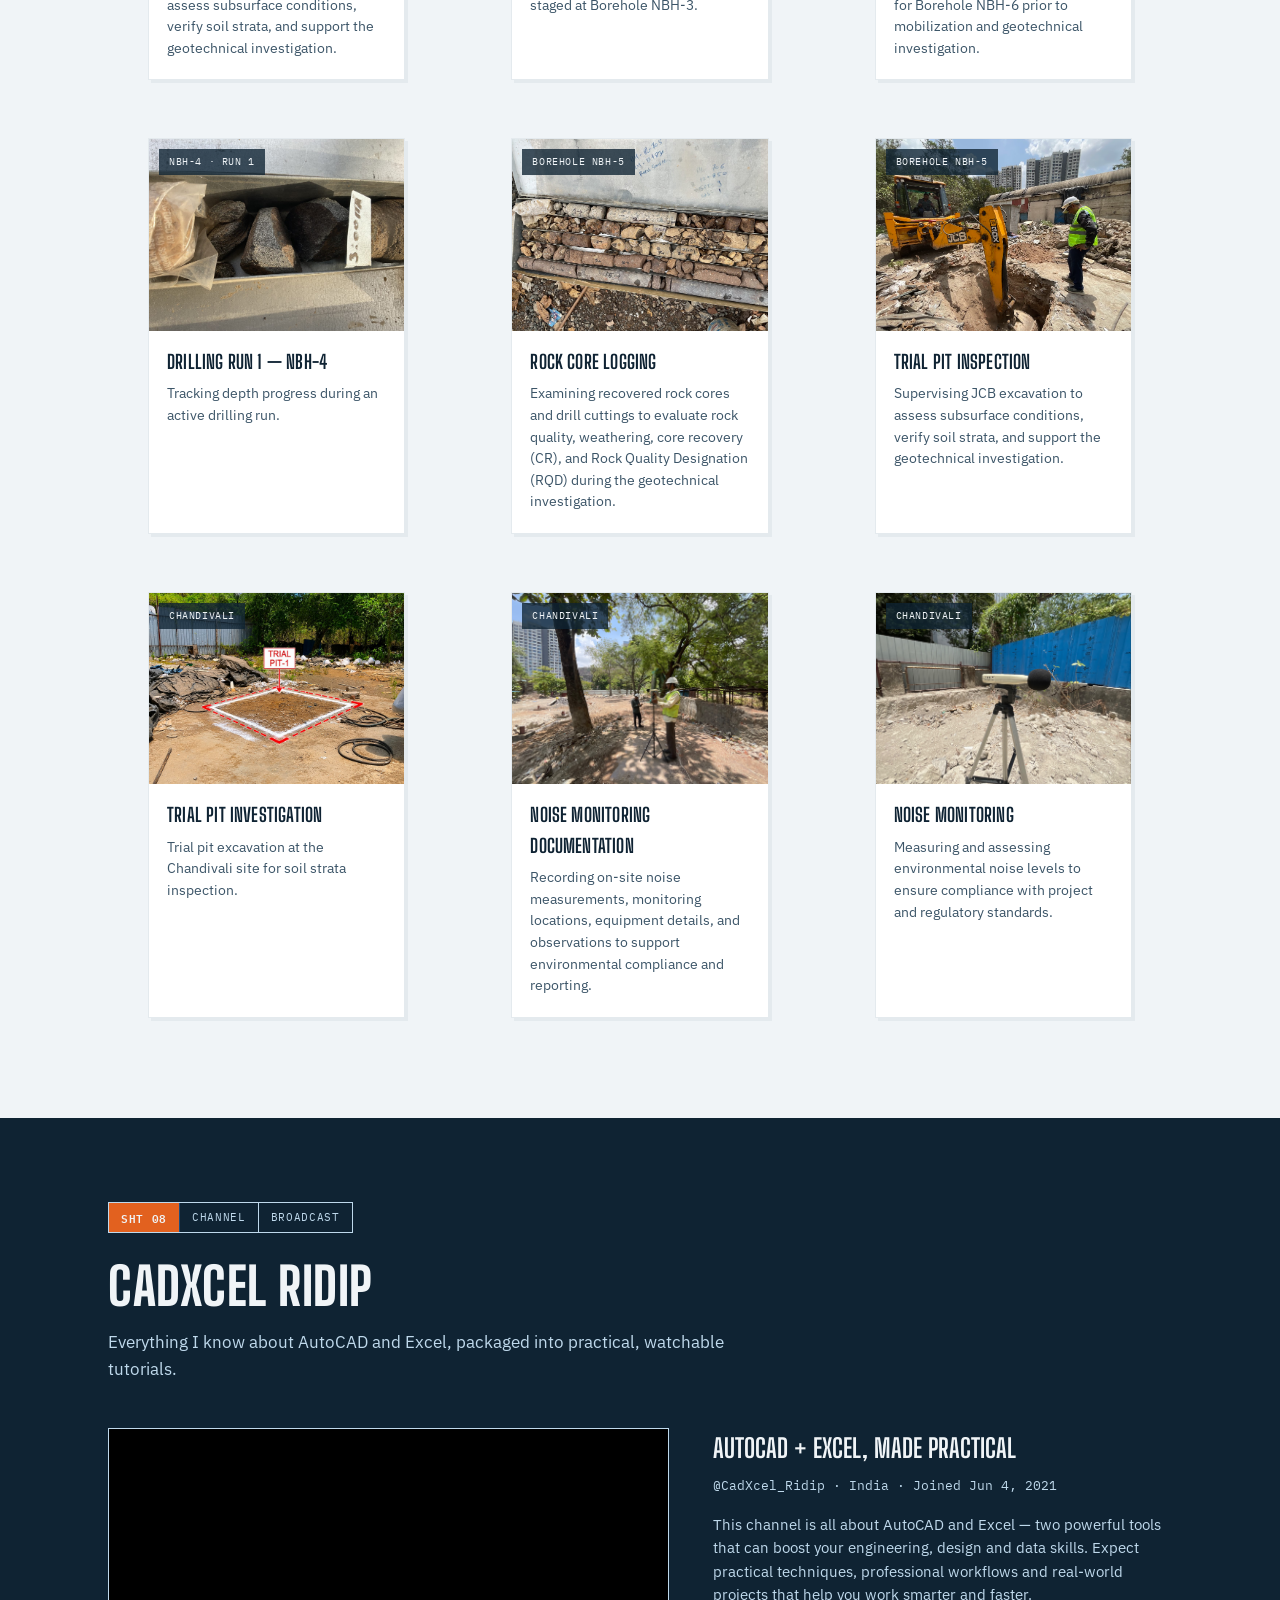
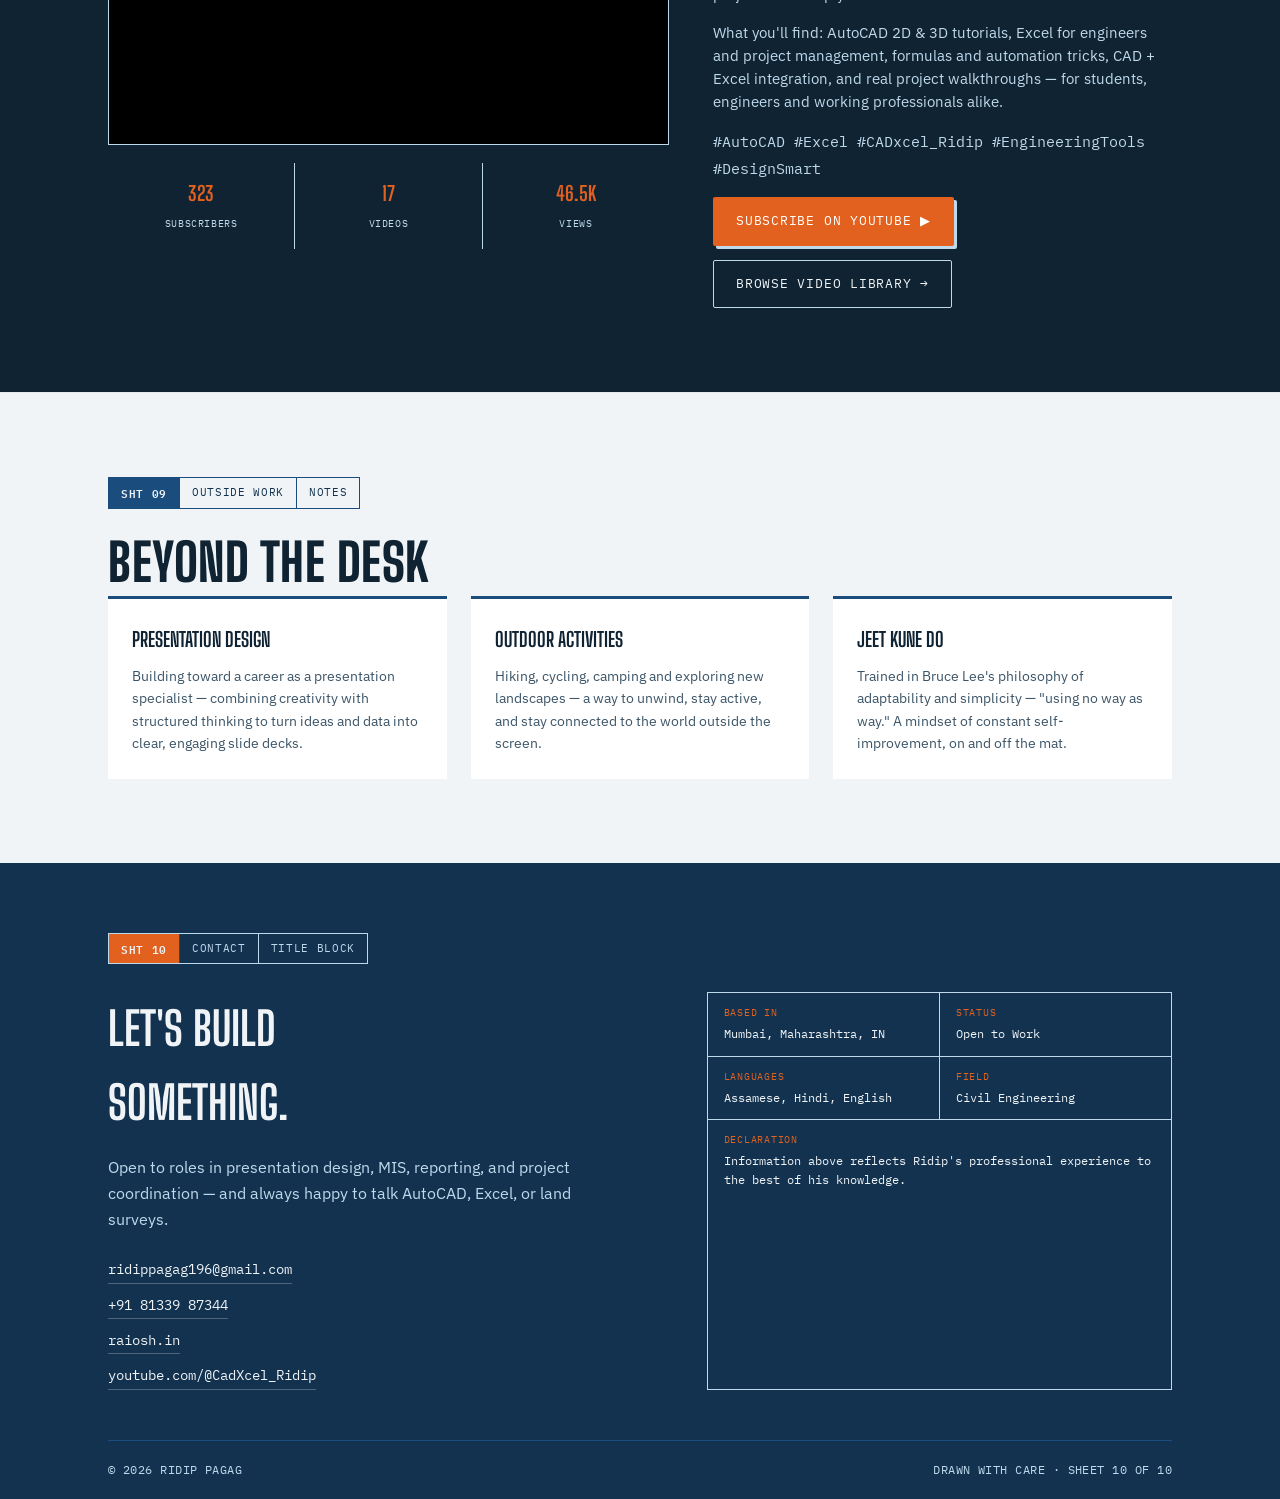
==== commit dfd0fbd4: "YOO" ====
--- a/index.html
+++ b/index.html
@@ -853,7 +853,7 @@
         <figure class="gallery-card" data-cat="borehole">
           <div class="gallery-img-wrap">
             <img src="images/site-nbh4-borehole.jpg" alt="Borehole NBH-4 investigation in progress" loading="lazy">
-            <span class="gallery-cat-tag">Borehole NBH-4</span>
+            <span class="gallery-cat-tag">Borehole NBH-6</span>
             <span class="gallery-zoom">⤢</span>
           </div>
           <figcaption>
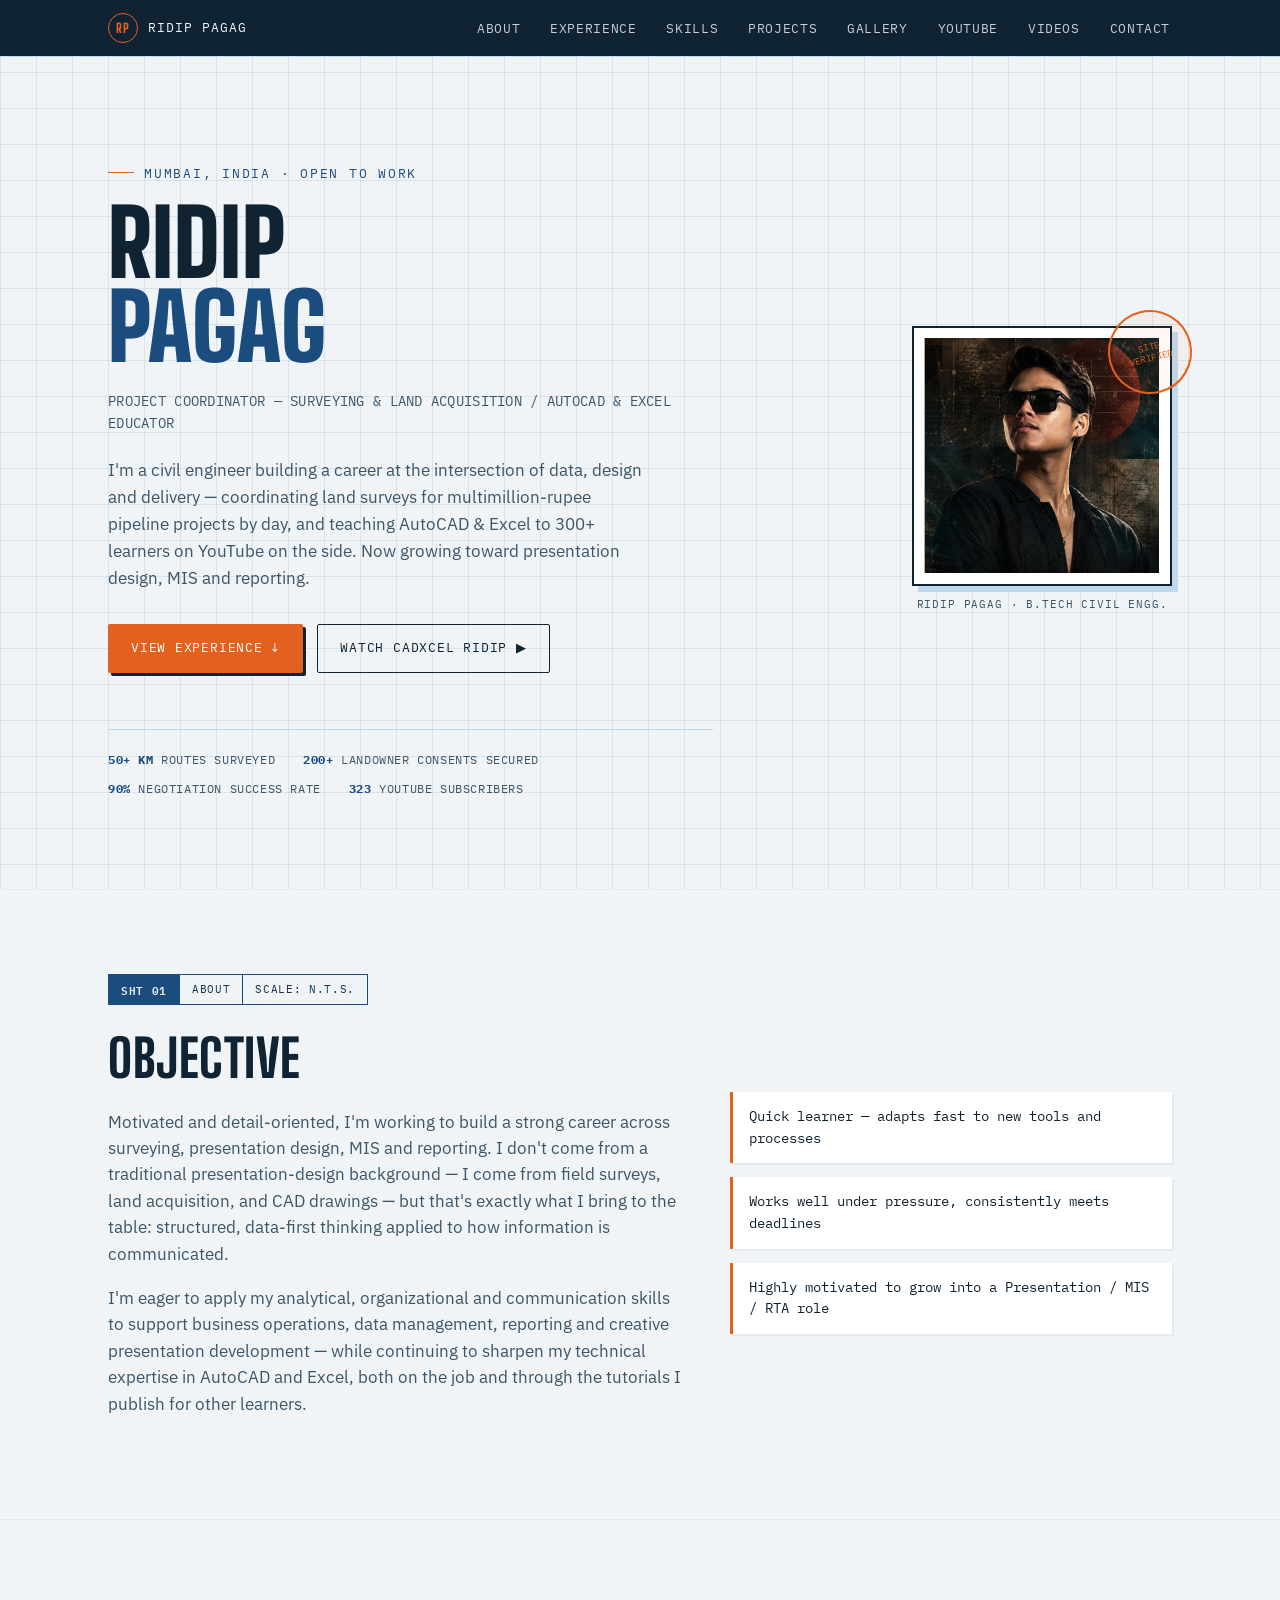
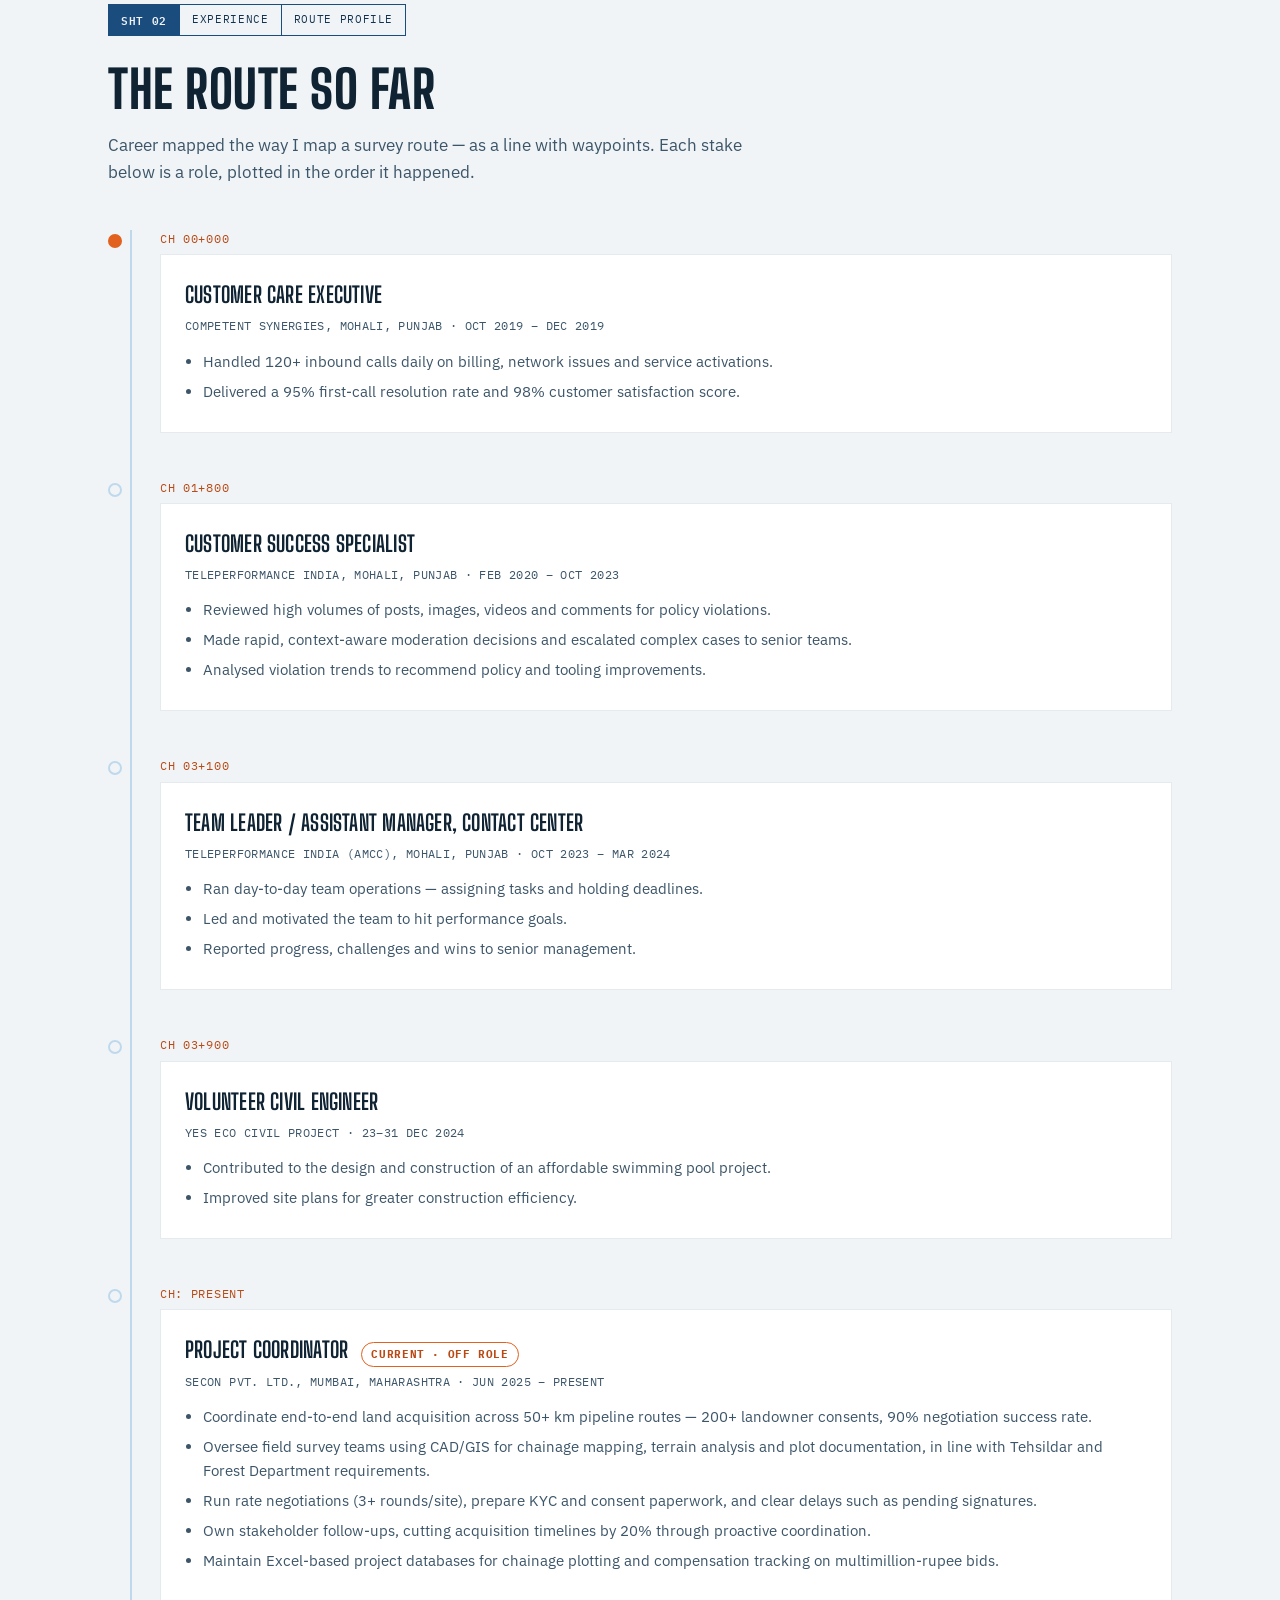
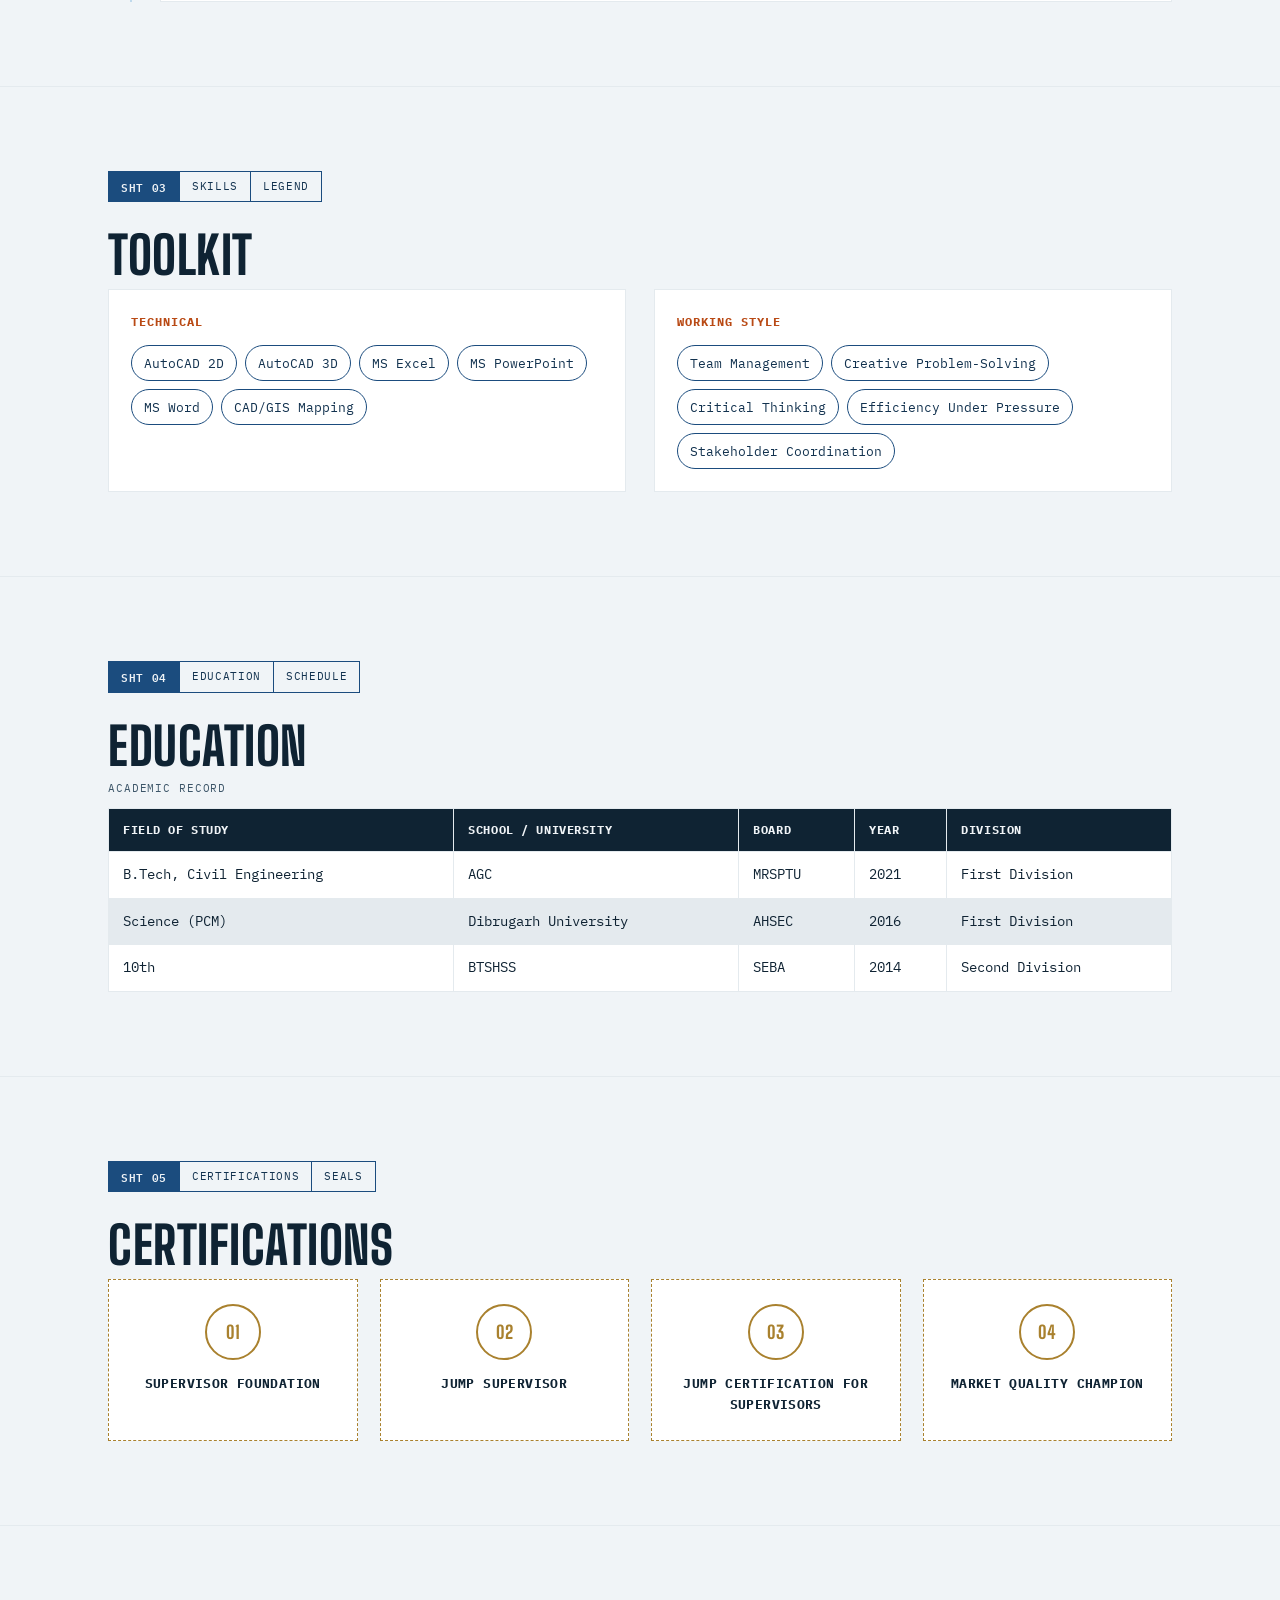
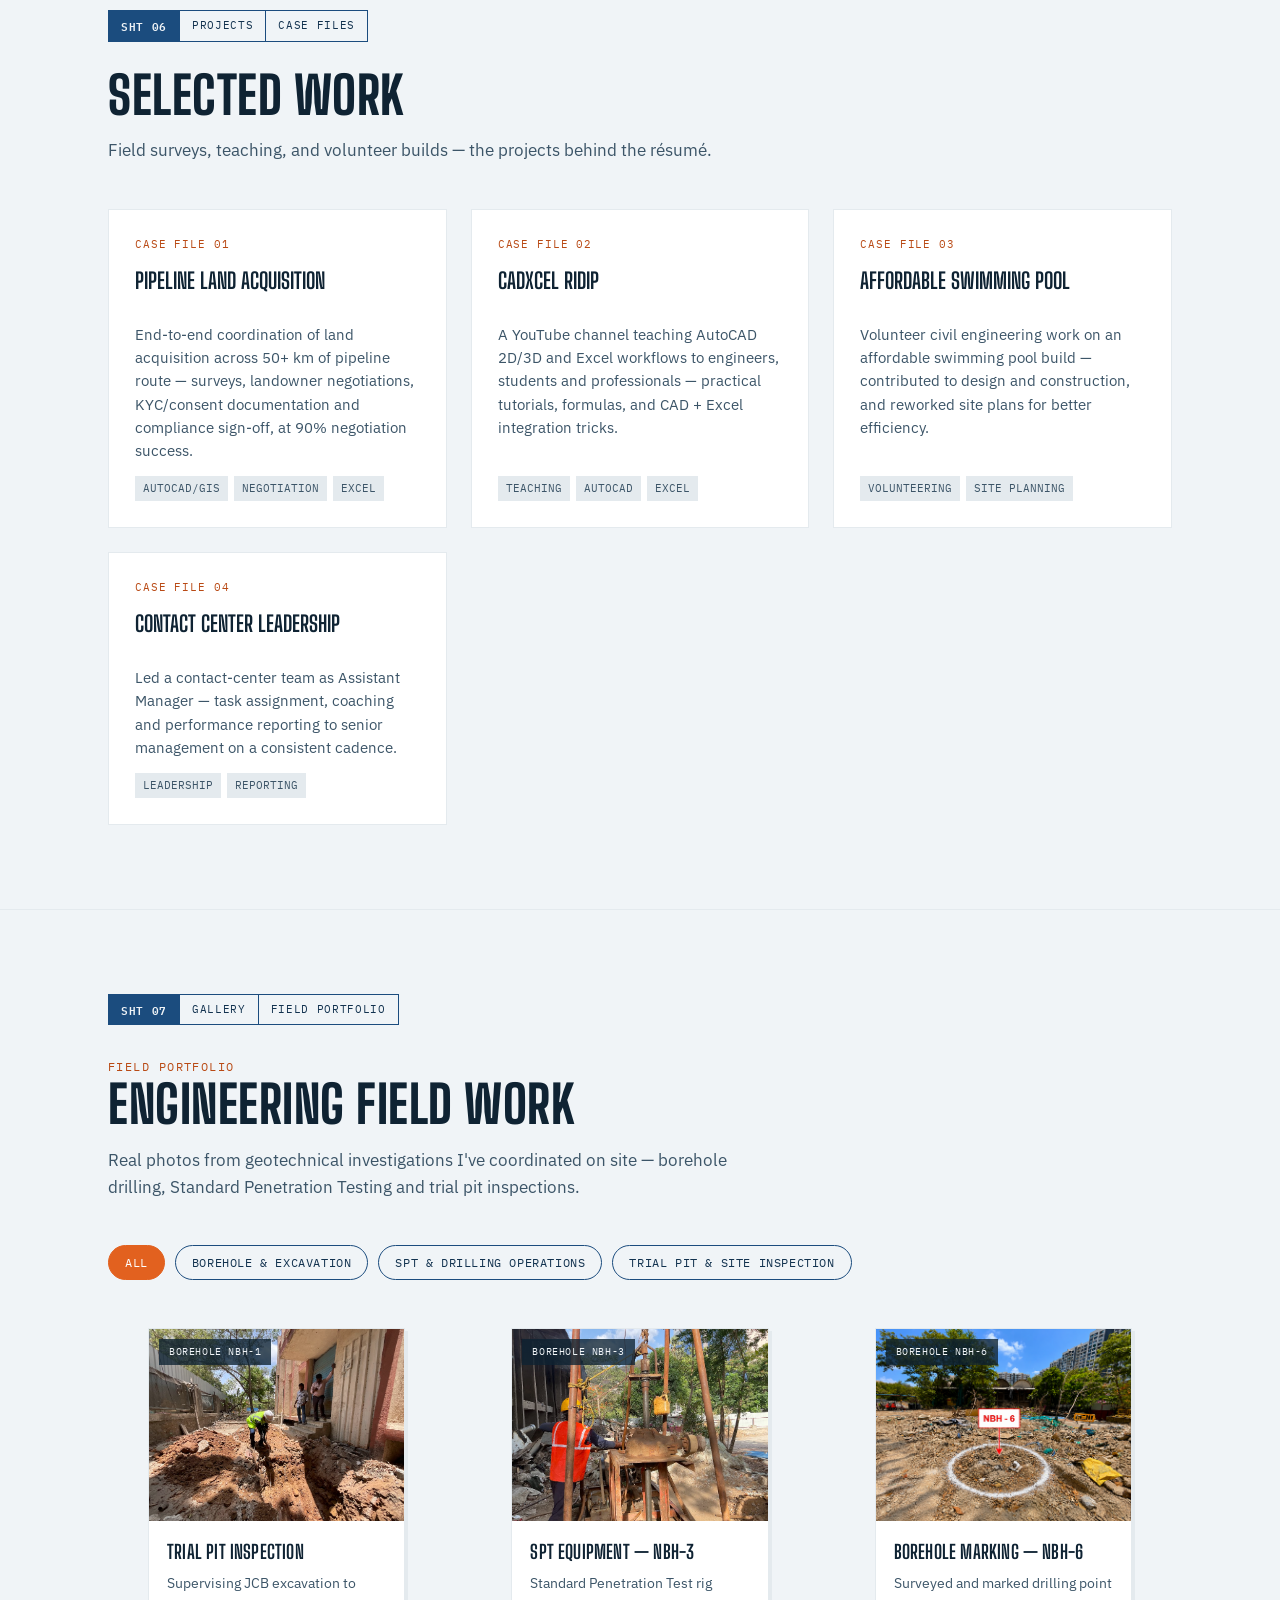
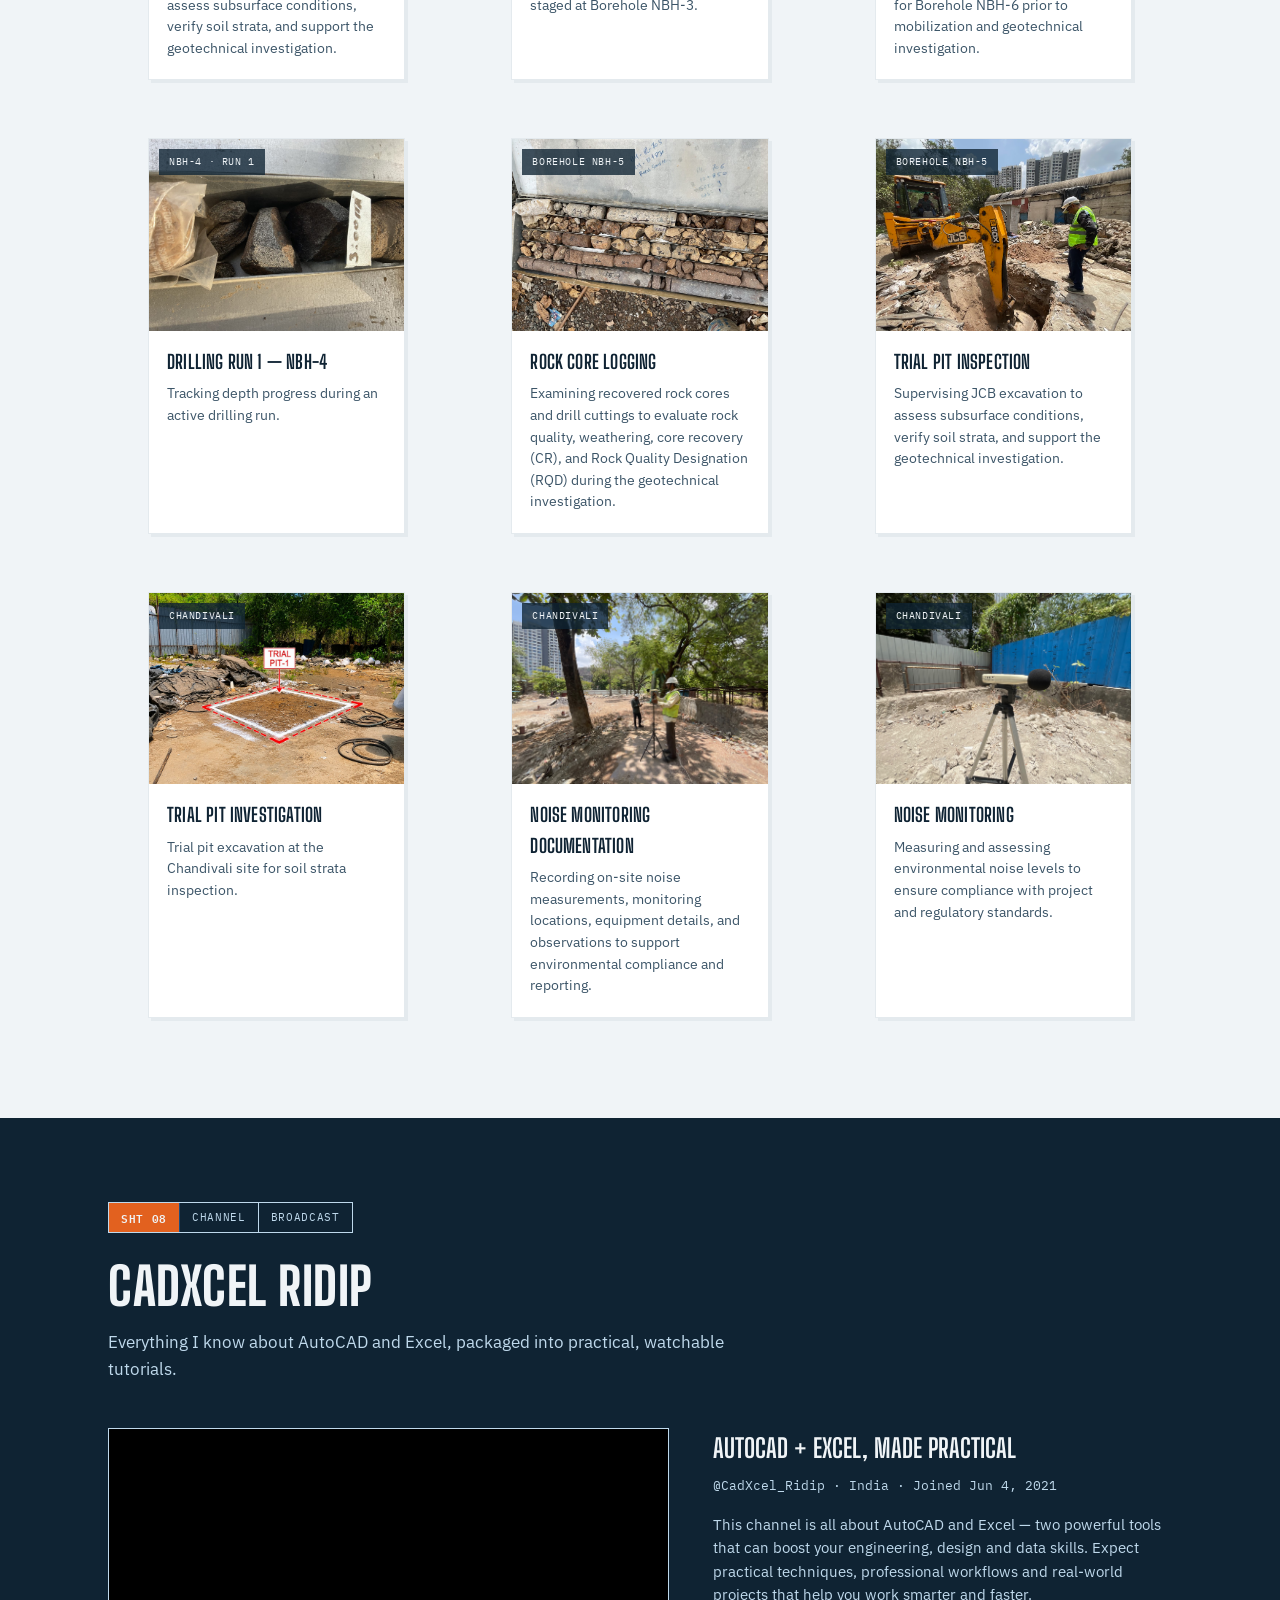
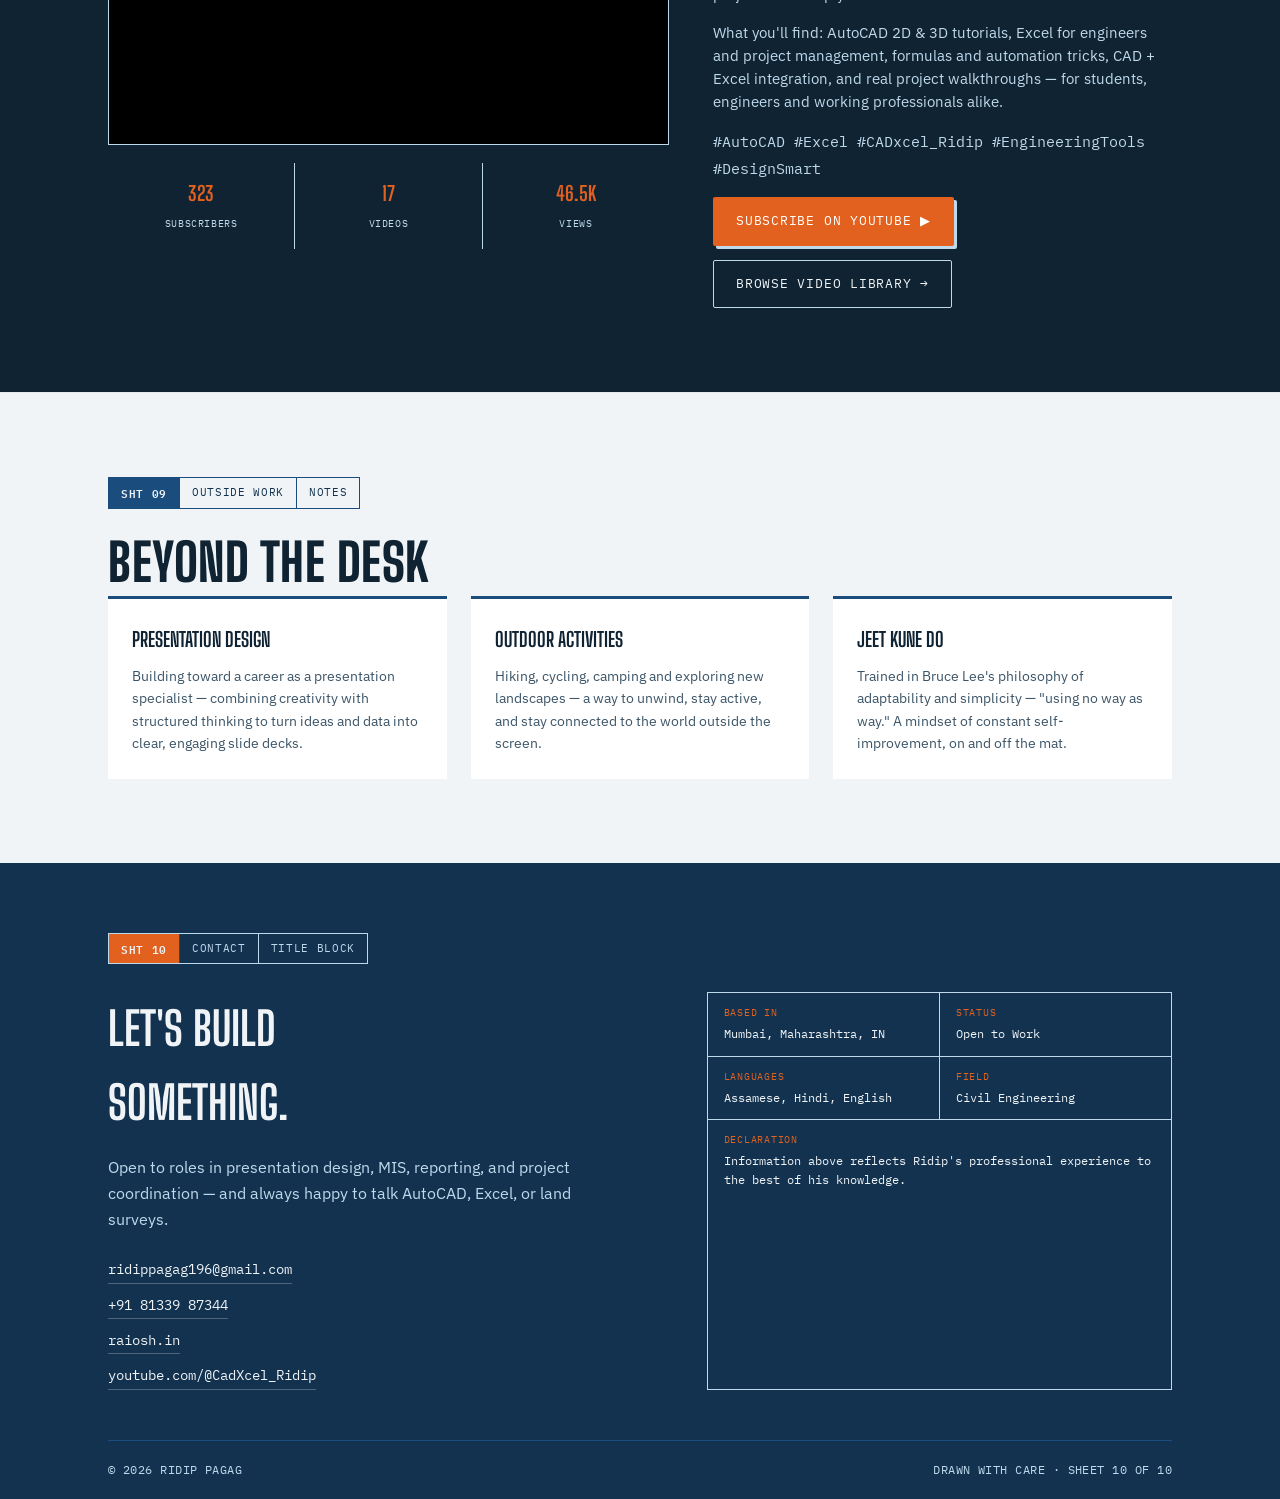
==== commit 5b5059ac: "yu" ====
--- a/index.html
+++ b/index.html
@@ -594,7 +594,7 @@
       </div>
       <div class="hero-photo">
         <div class="photo-badge">
-          <img src="[data-uri]" alt="Ridip Pagag">
+          <img src="profile.jpg" alt="Ridip Pagag">
           <div class="stamp">SITE<br>VERIFIED</div>
         </div>
         <p class="photo-caption">Ridip Pagag &middot; B.Tech Civil Engg.</p>
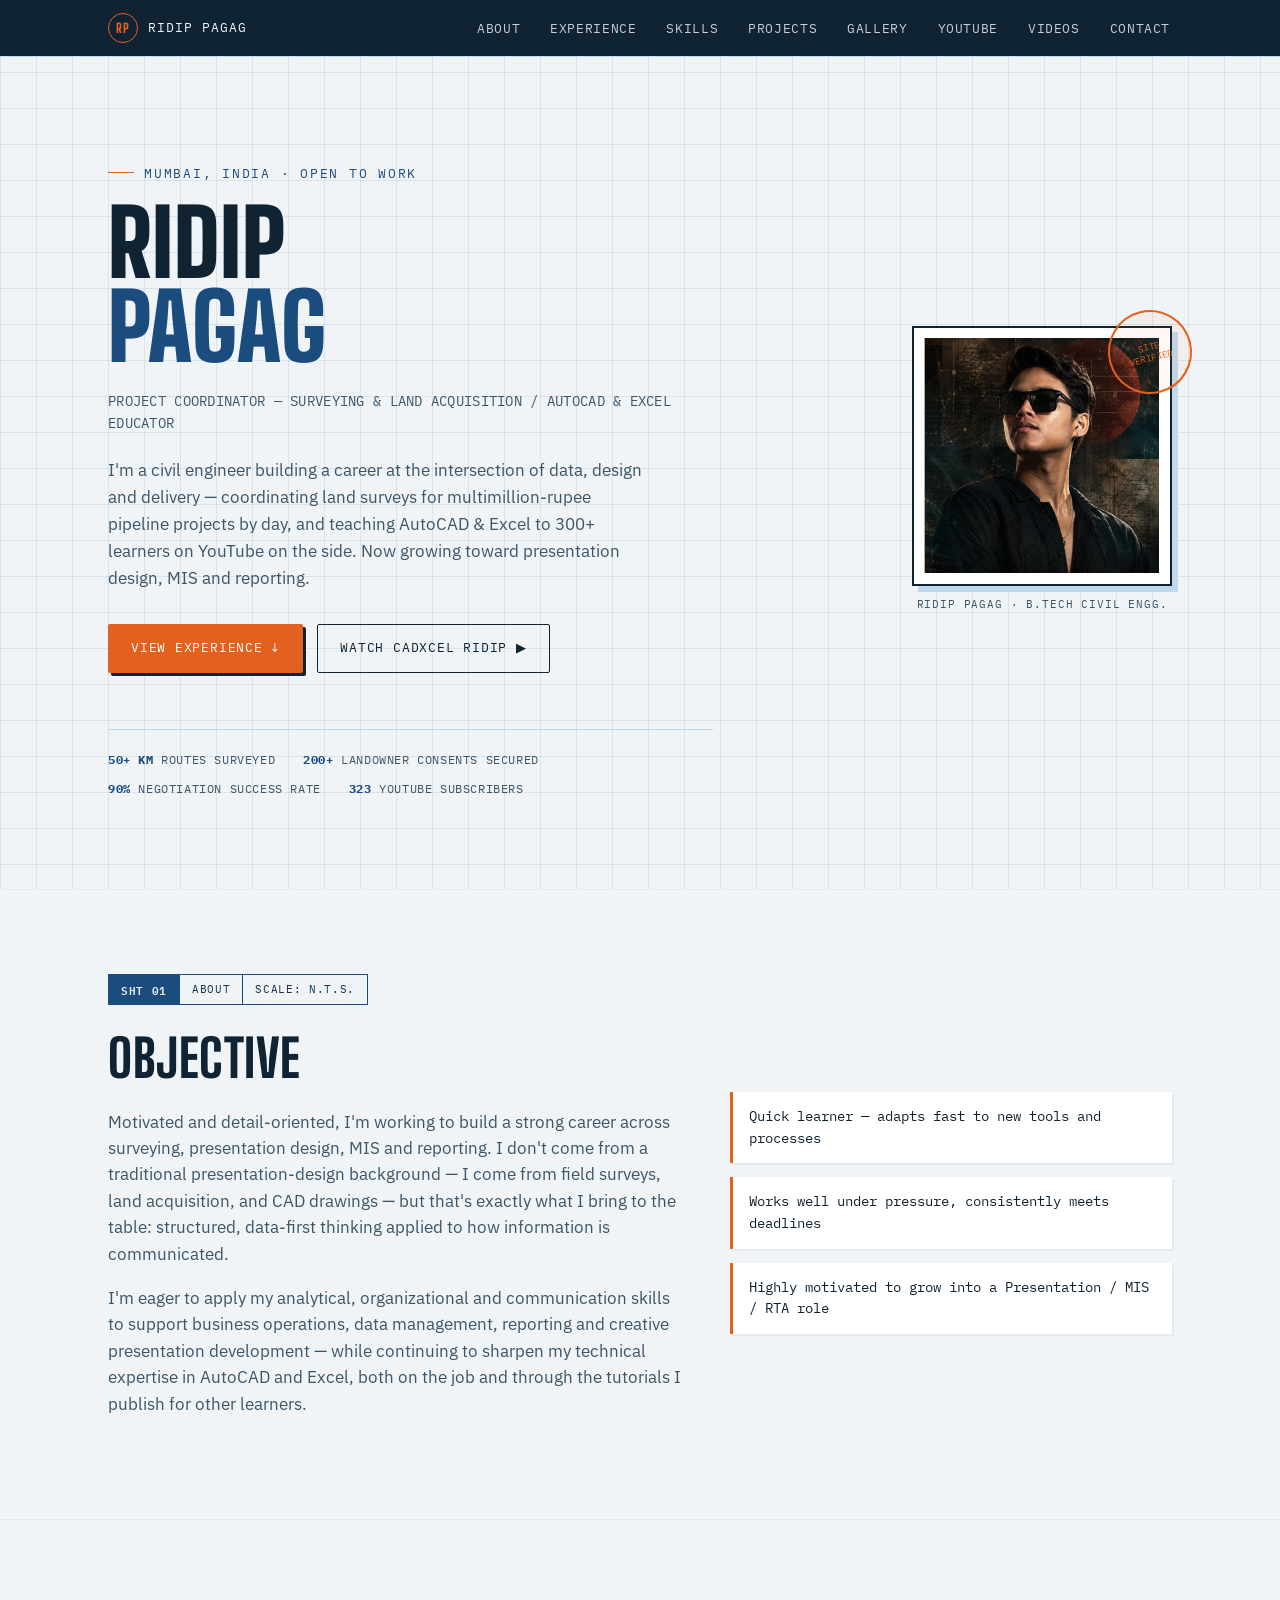
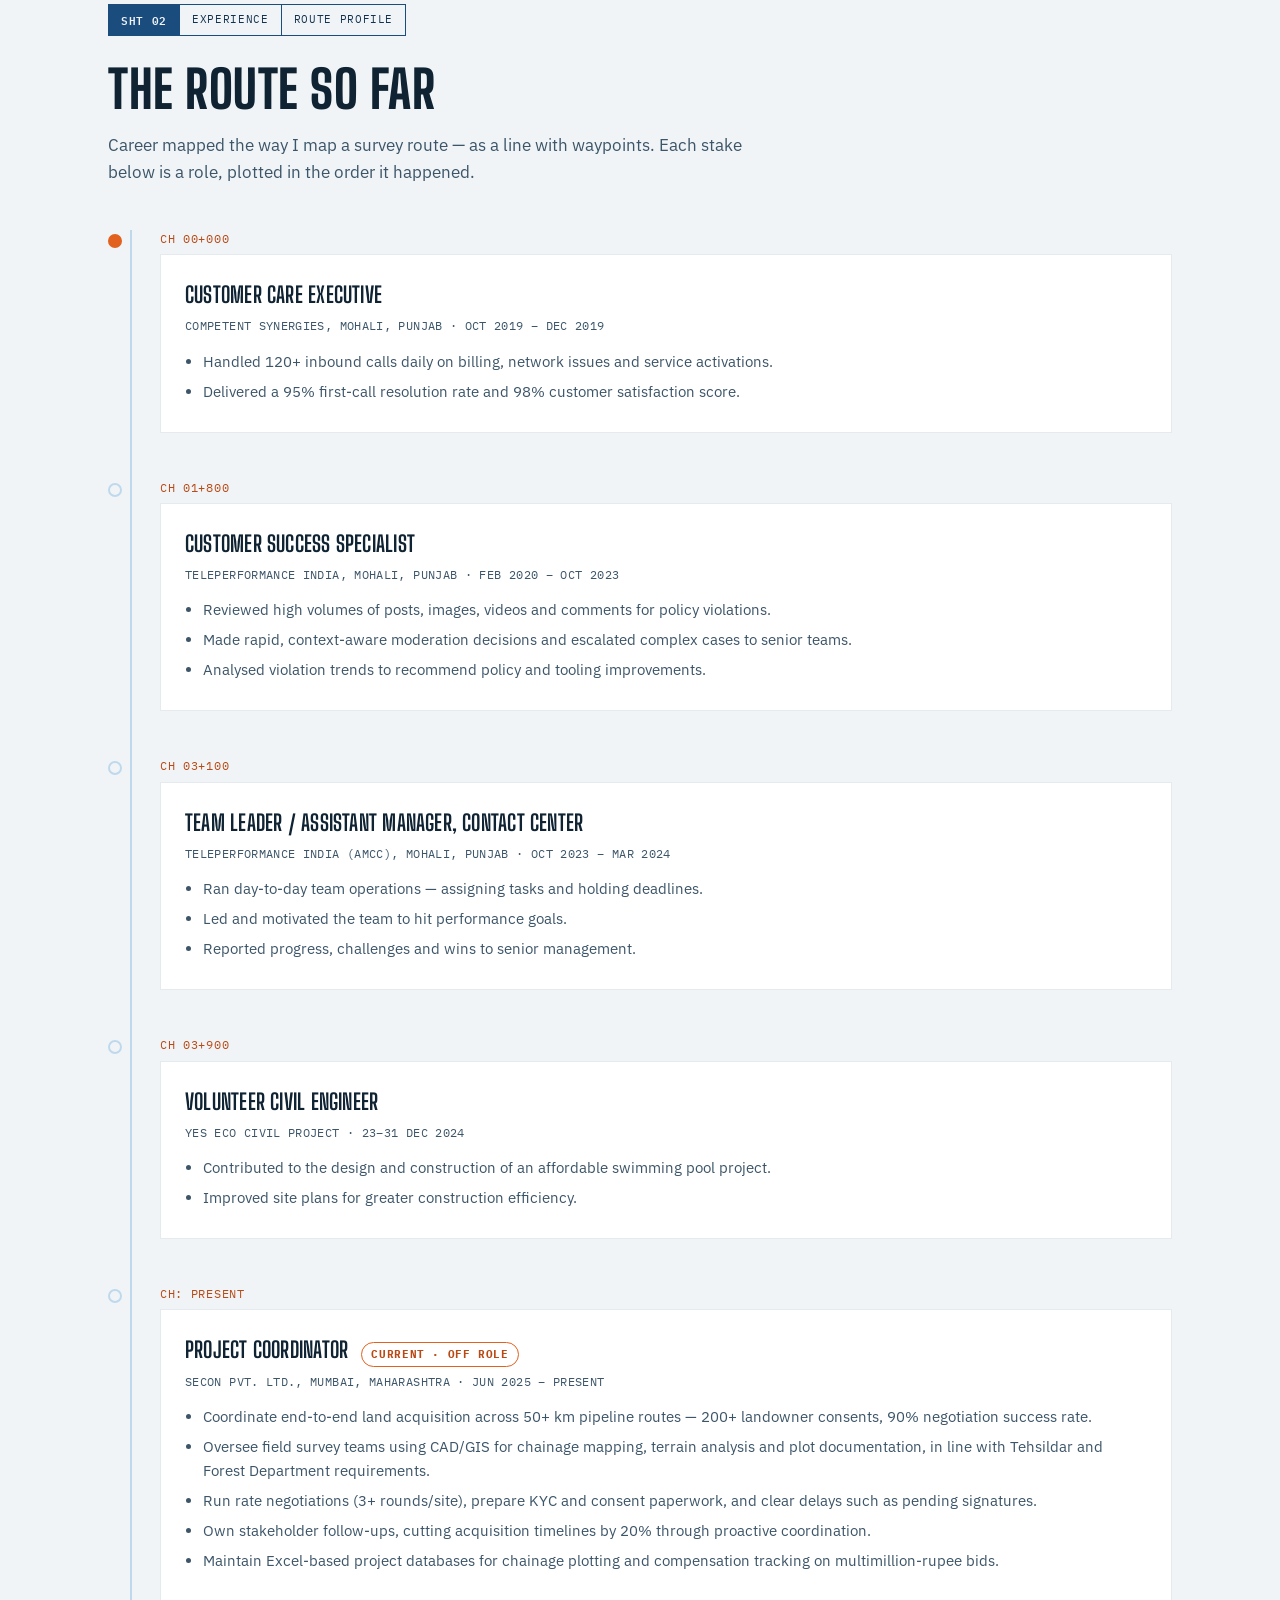
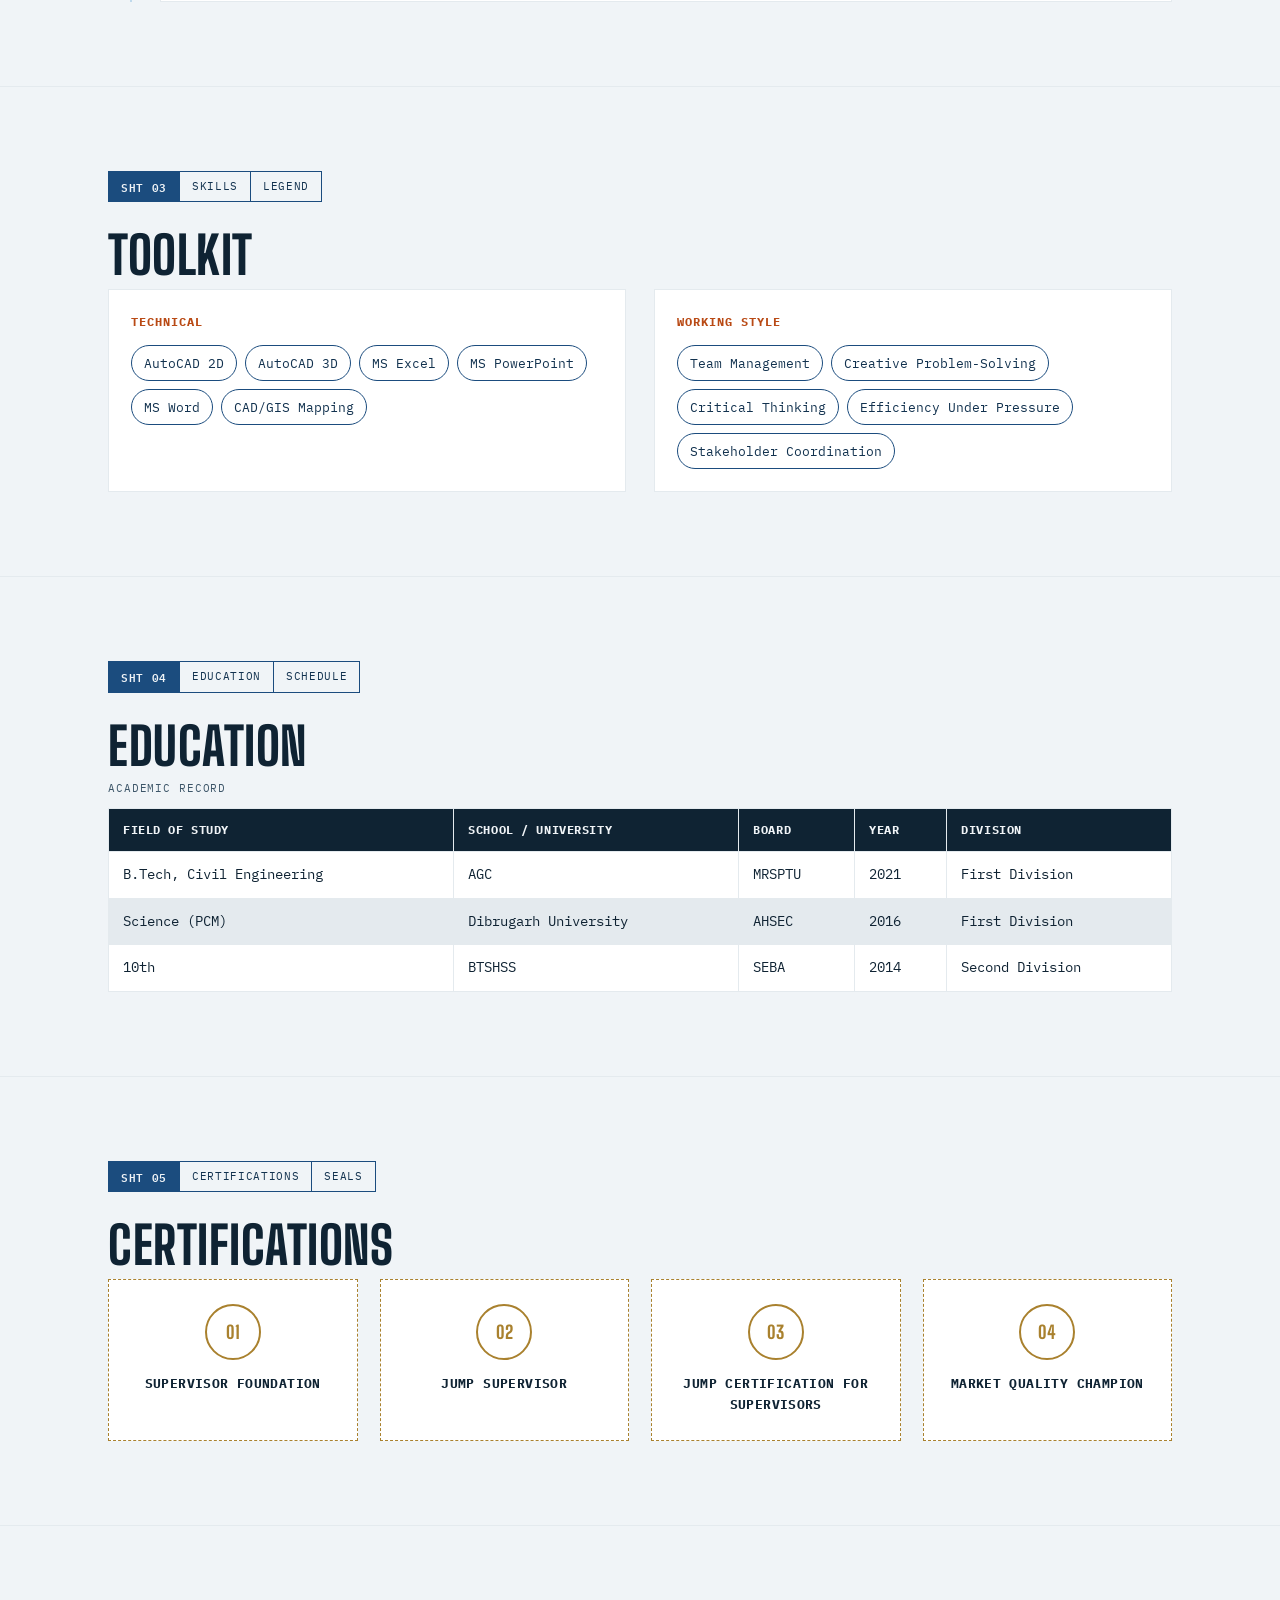
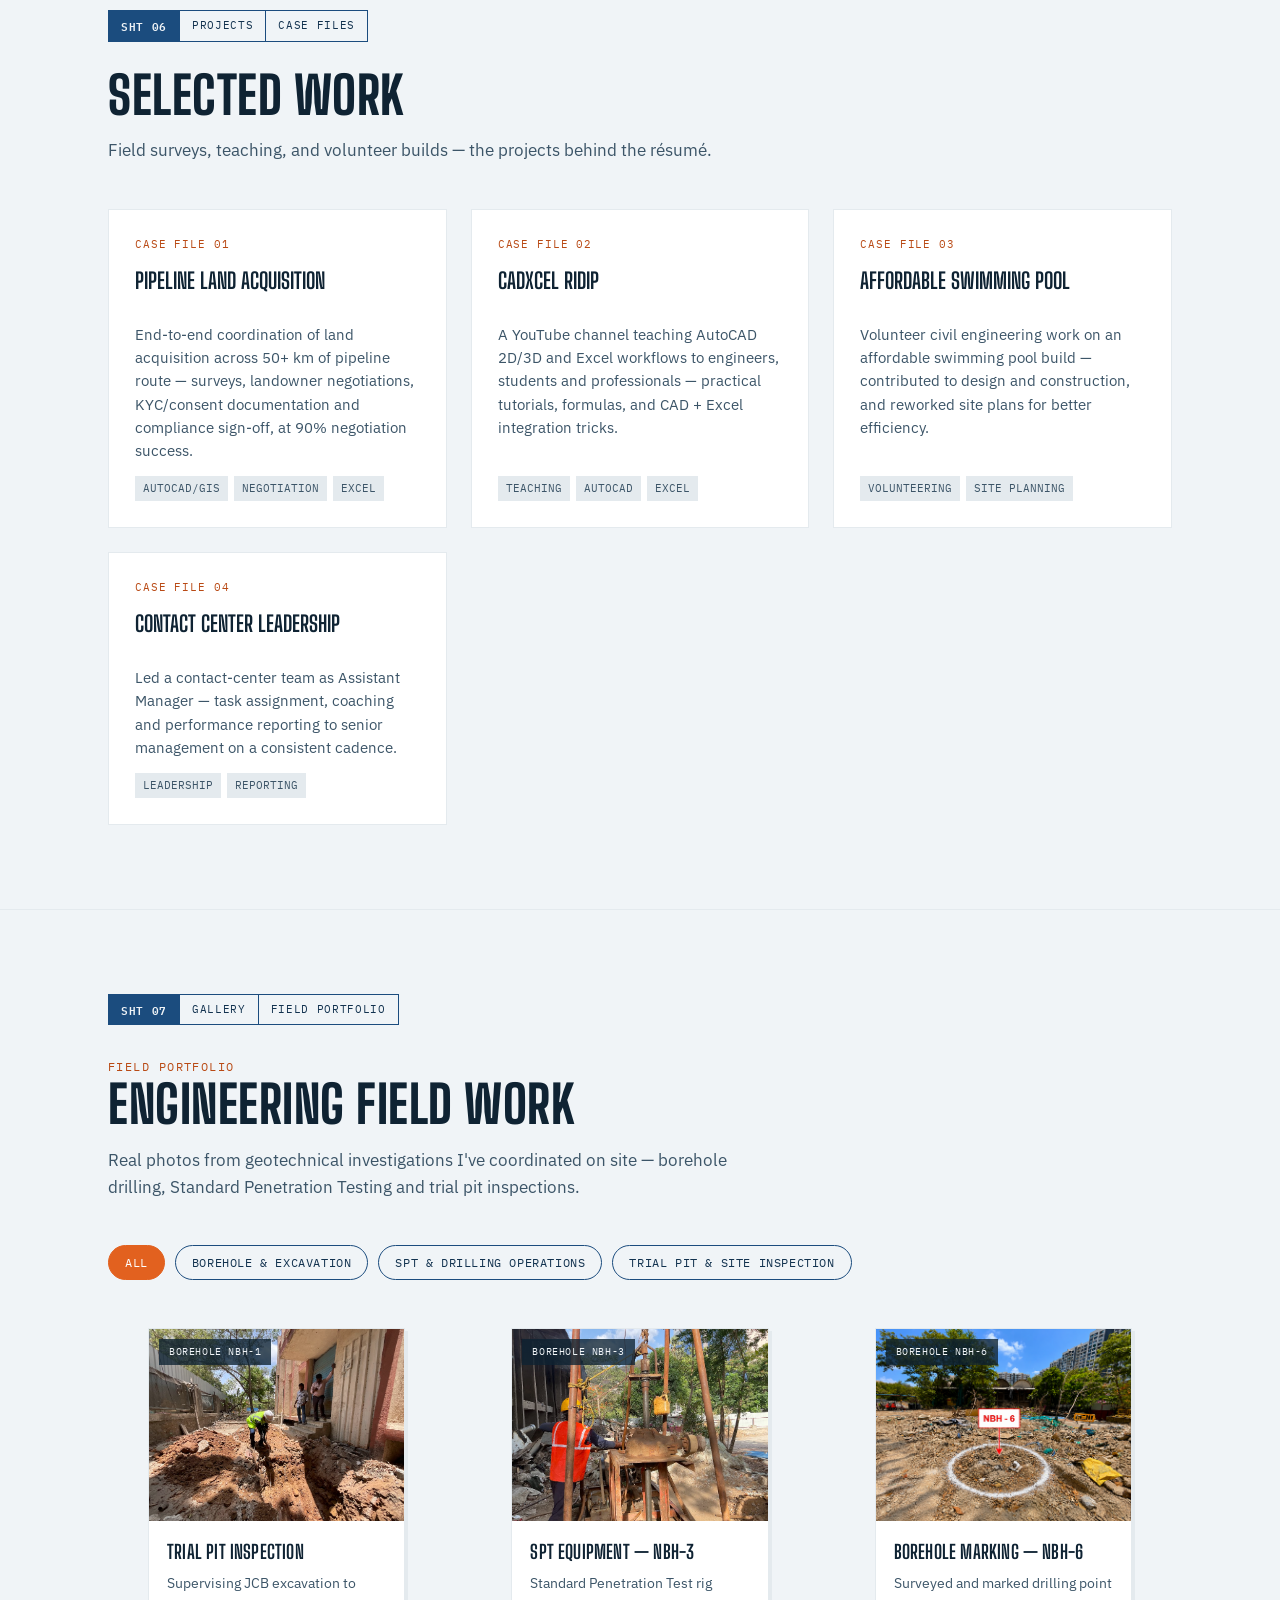
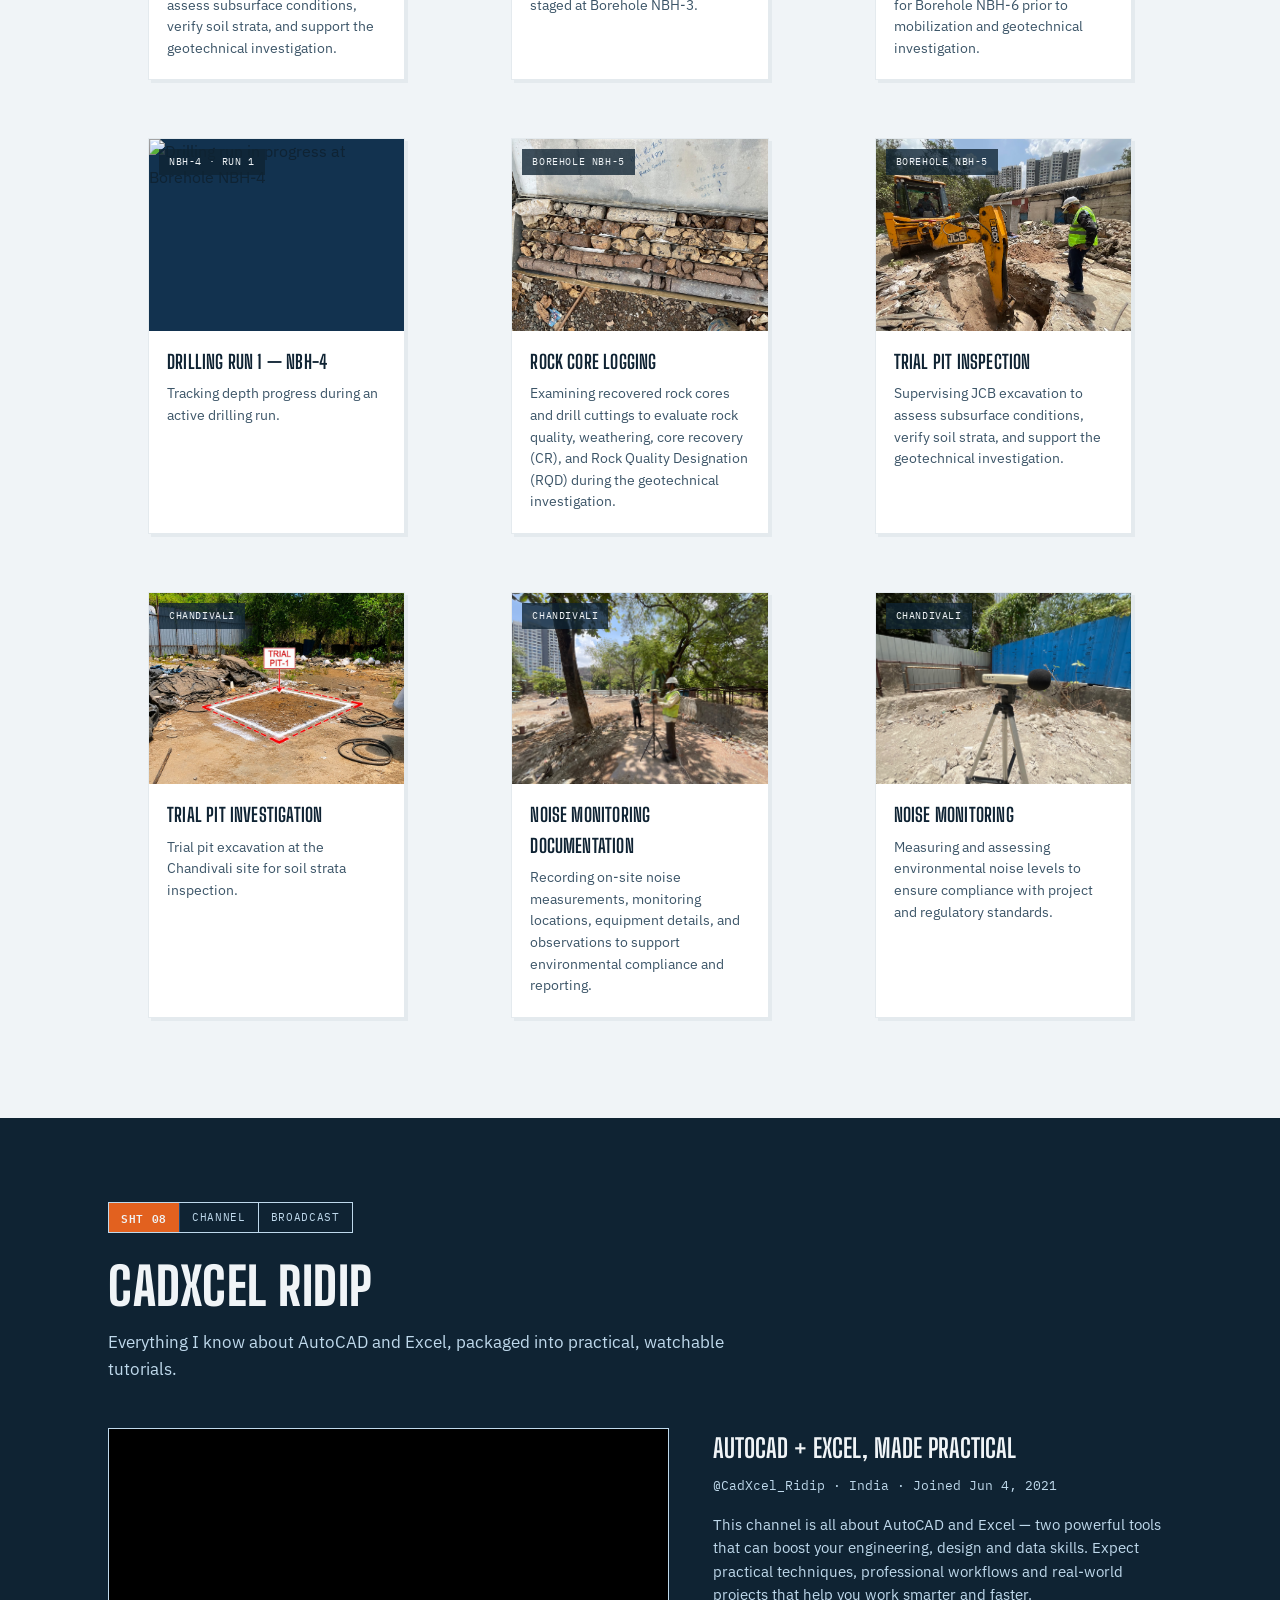
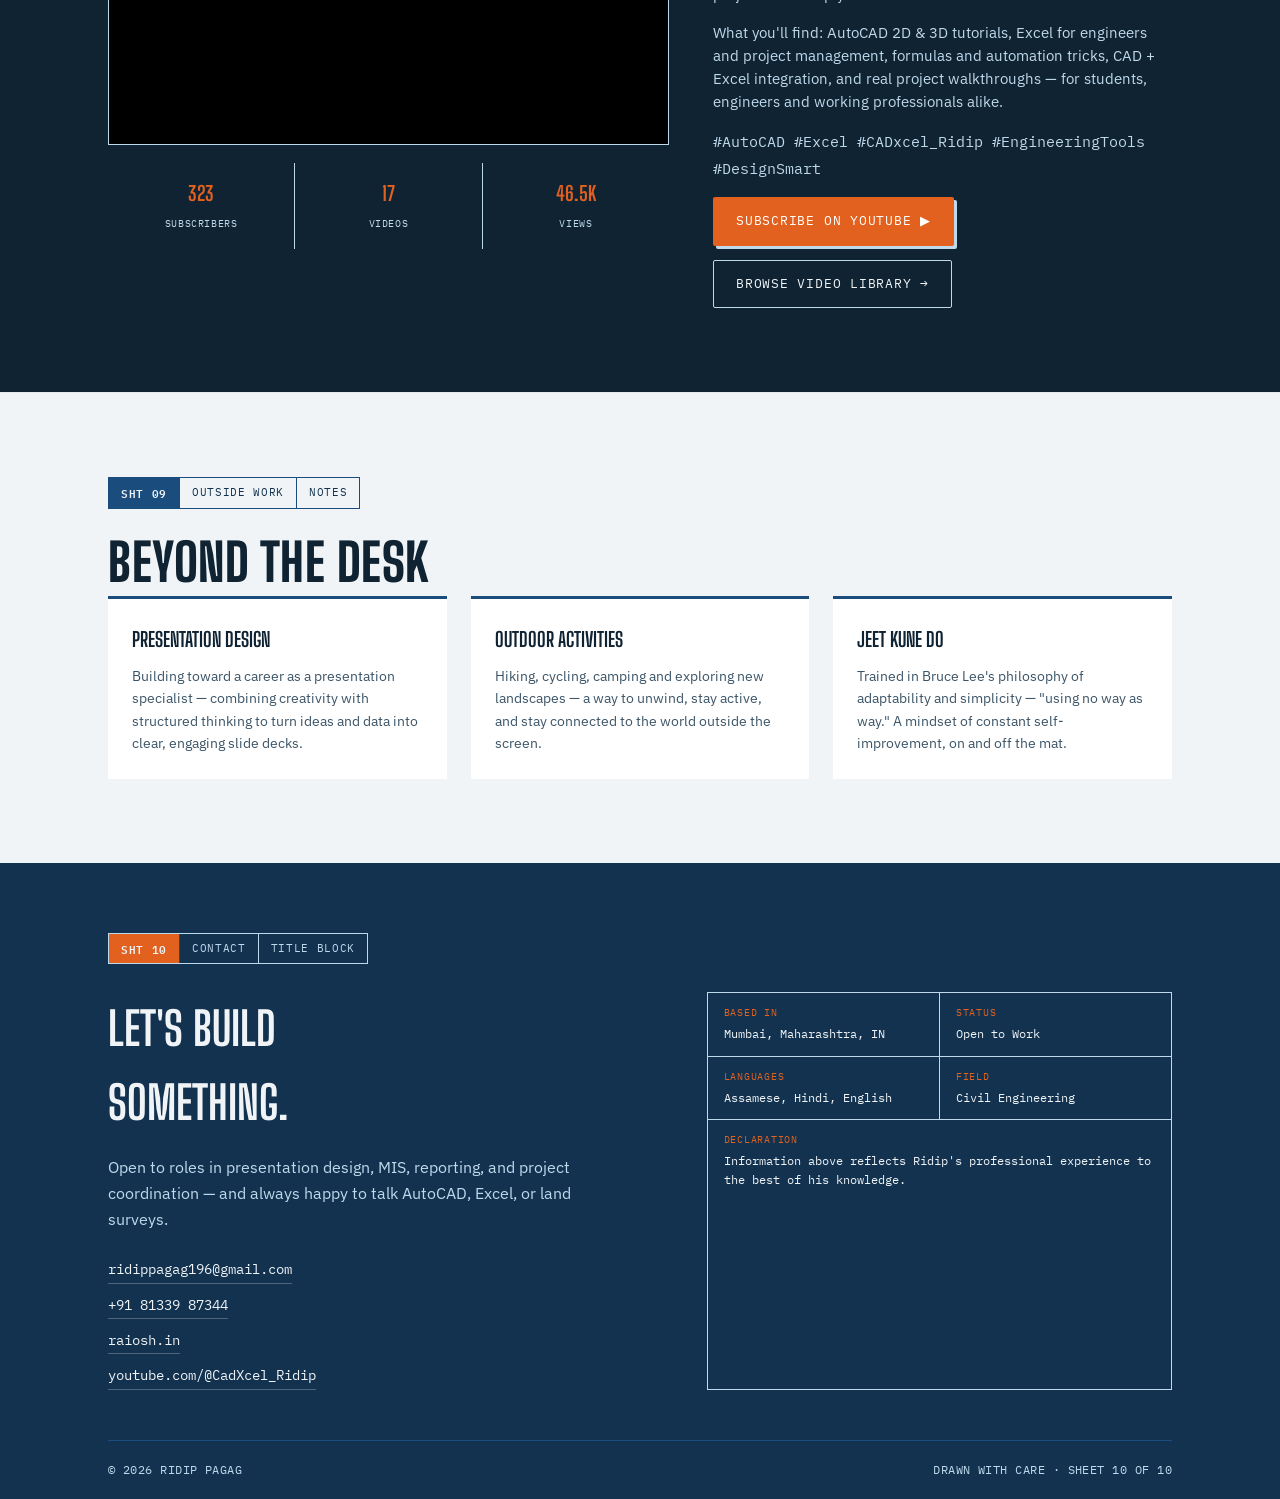
==== commit 8668d7a5: "yoo" ====
--- a/index.html
+++ b/index.html
@@ -864,7 +864,7 @@
 
         <figure class="gallery-card" data-cat="drilling">
           <div class="gallery-img-wrap">
-            <img src="images/site-nbh4-run1.jpg" alt="Drilling run in progress at Borehole NBH-4" loading="lazy">
+            <img src="images/site-nbh4-run.jpg" alt="Drilling run in progress at Borehole NBH-4" loading="lazy">
             <span class="gallery-cat-tag">NBH-4 · Run 1</span>
             <span class="gallery-zoom">⤢</span>
           </div>
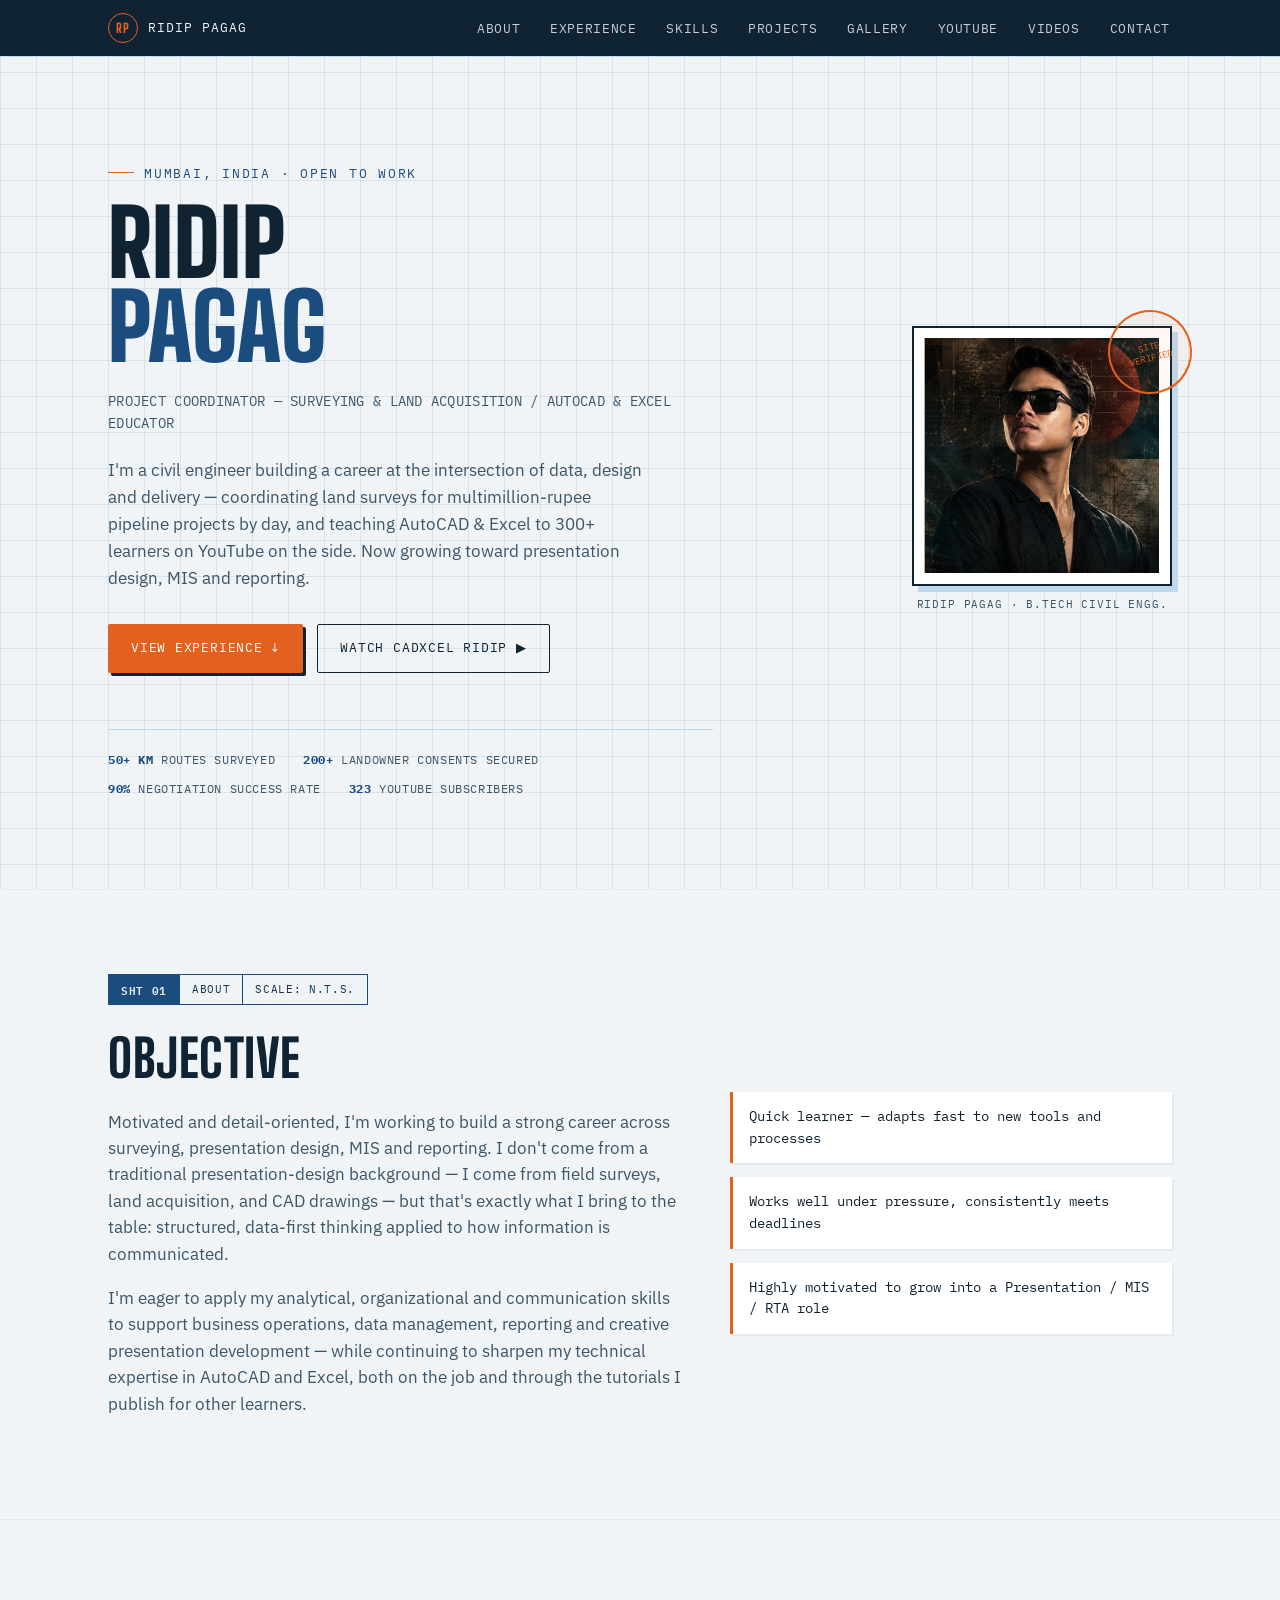
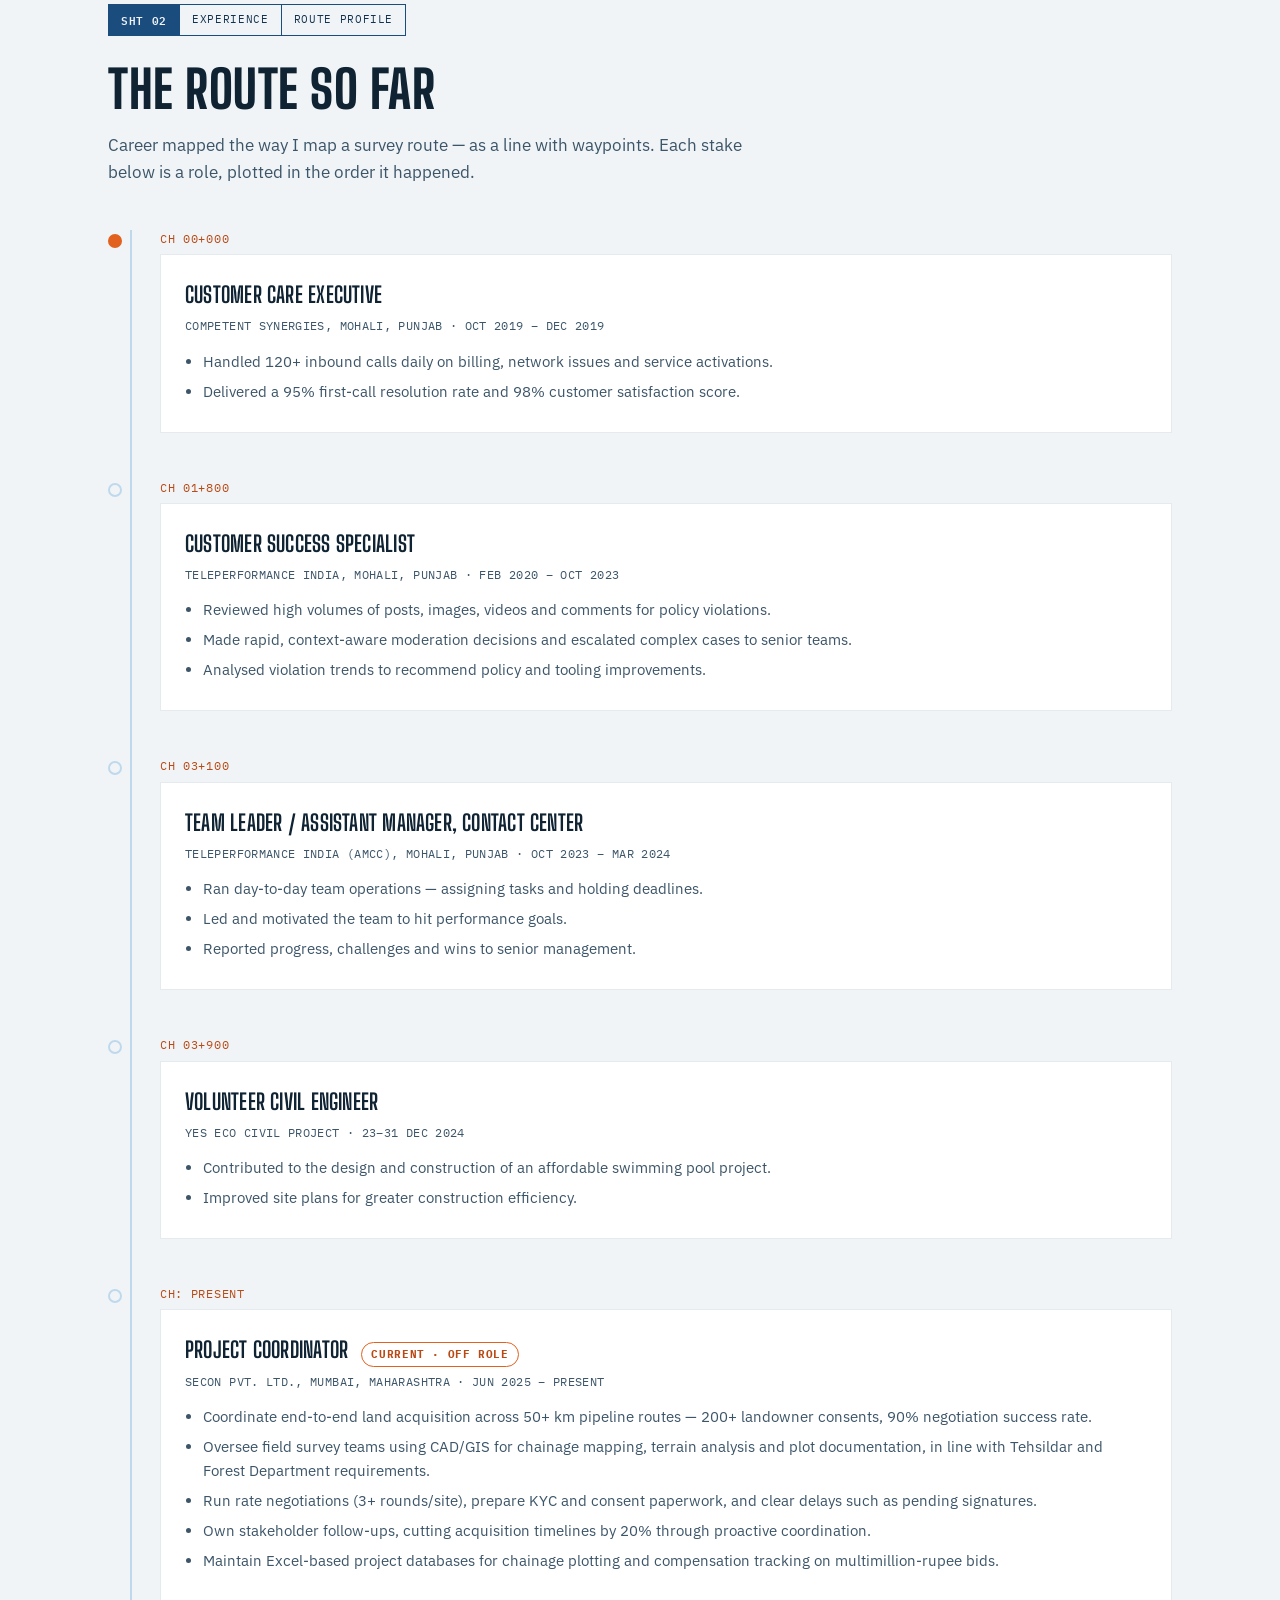
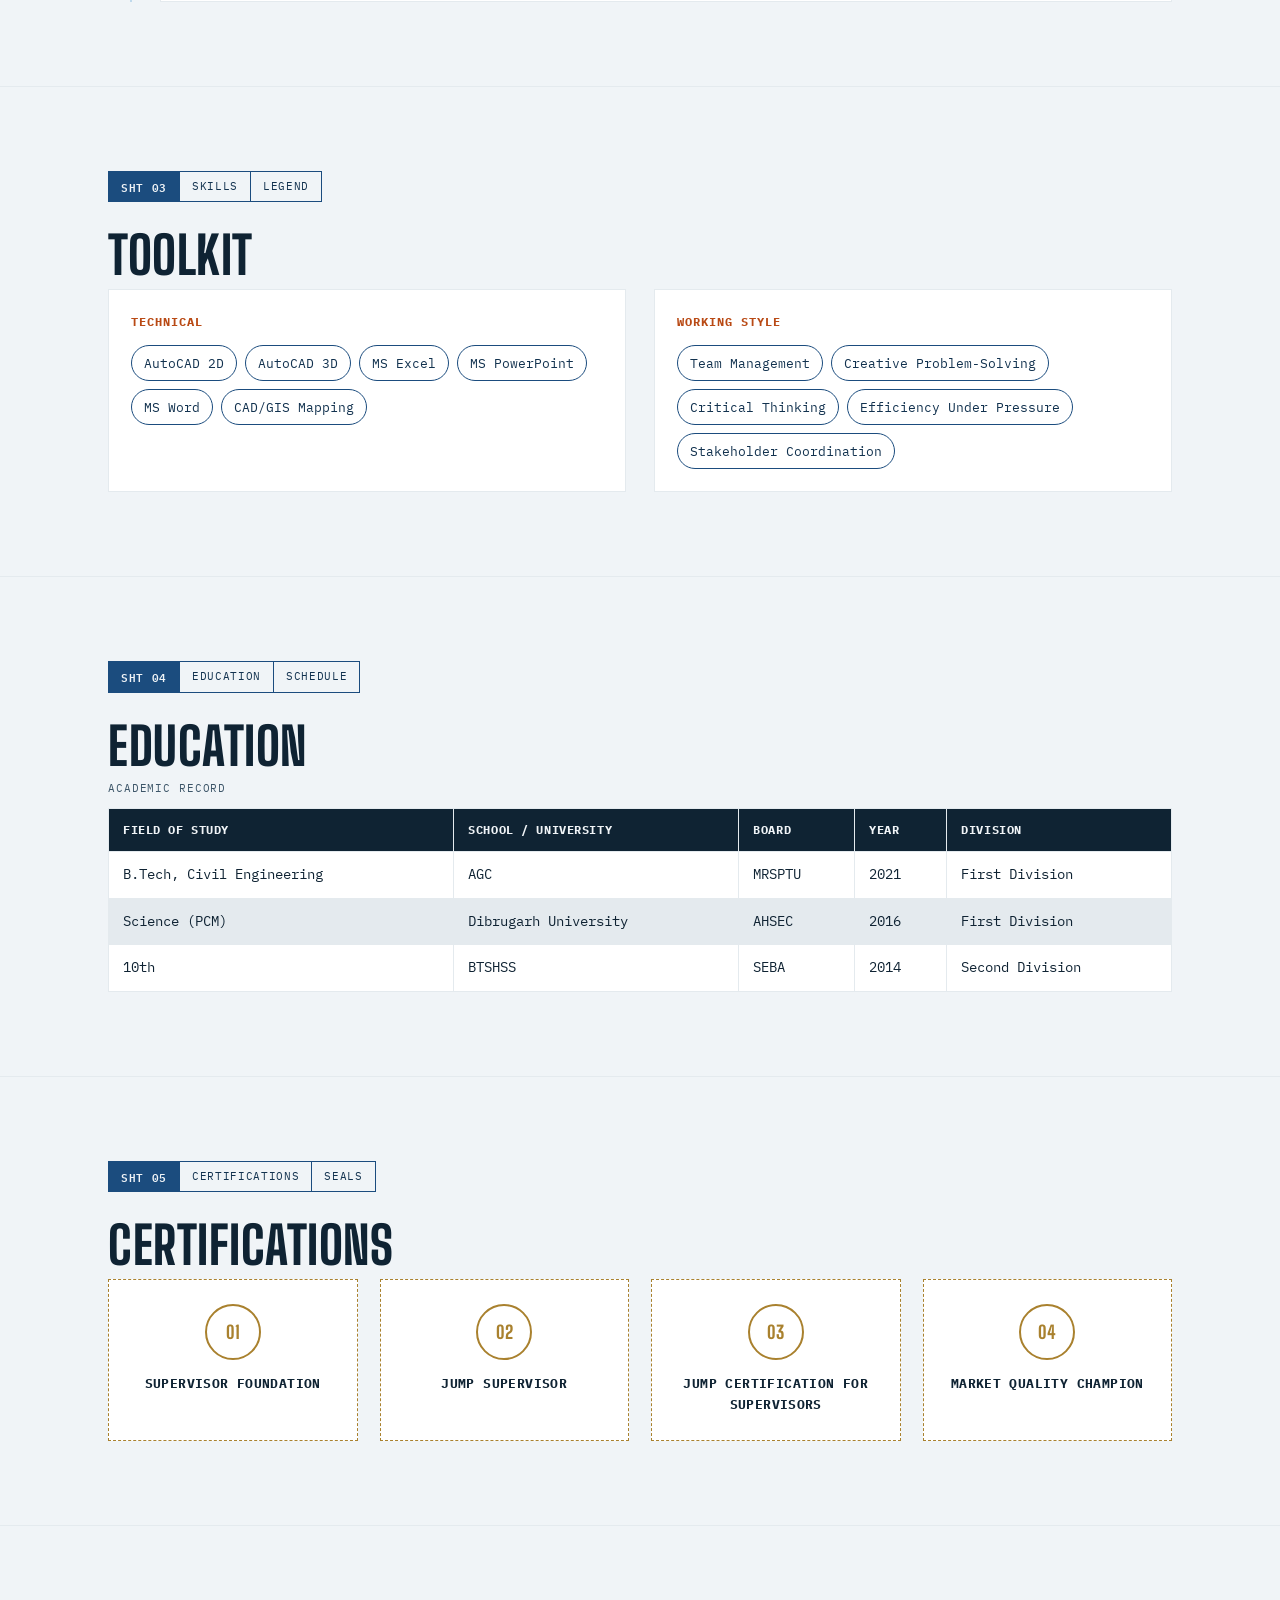
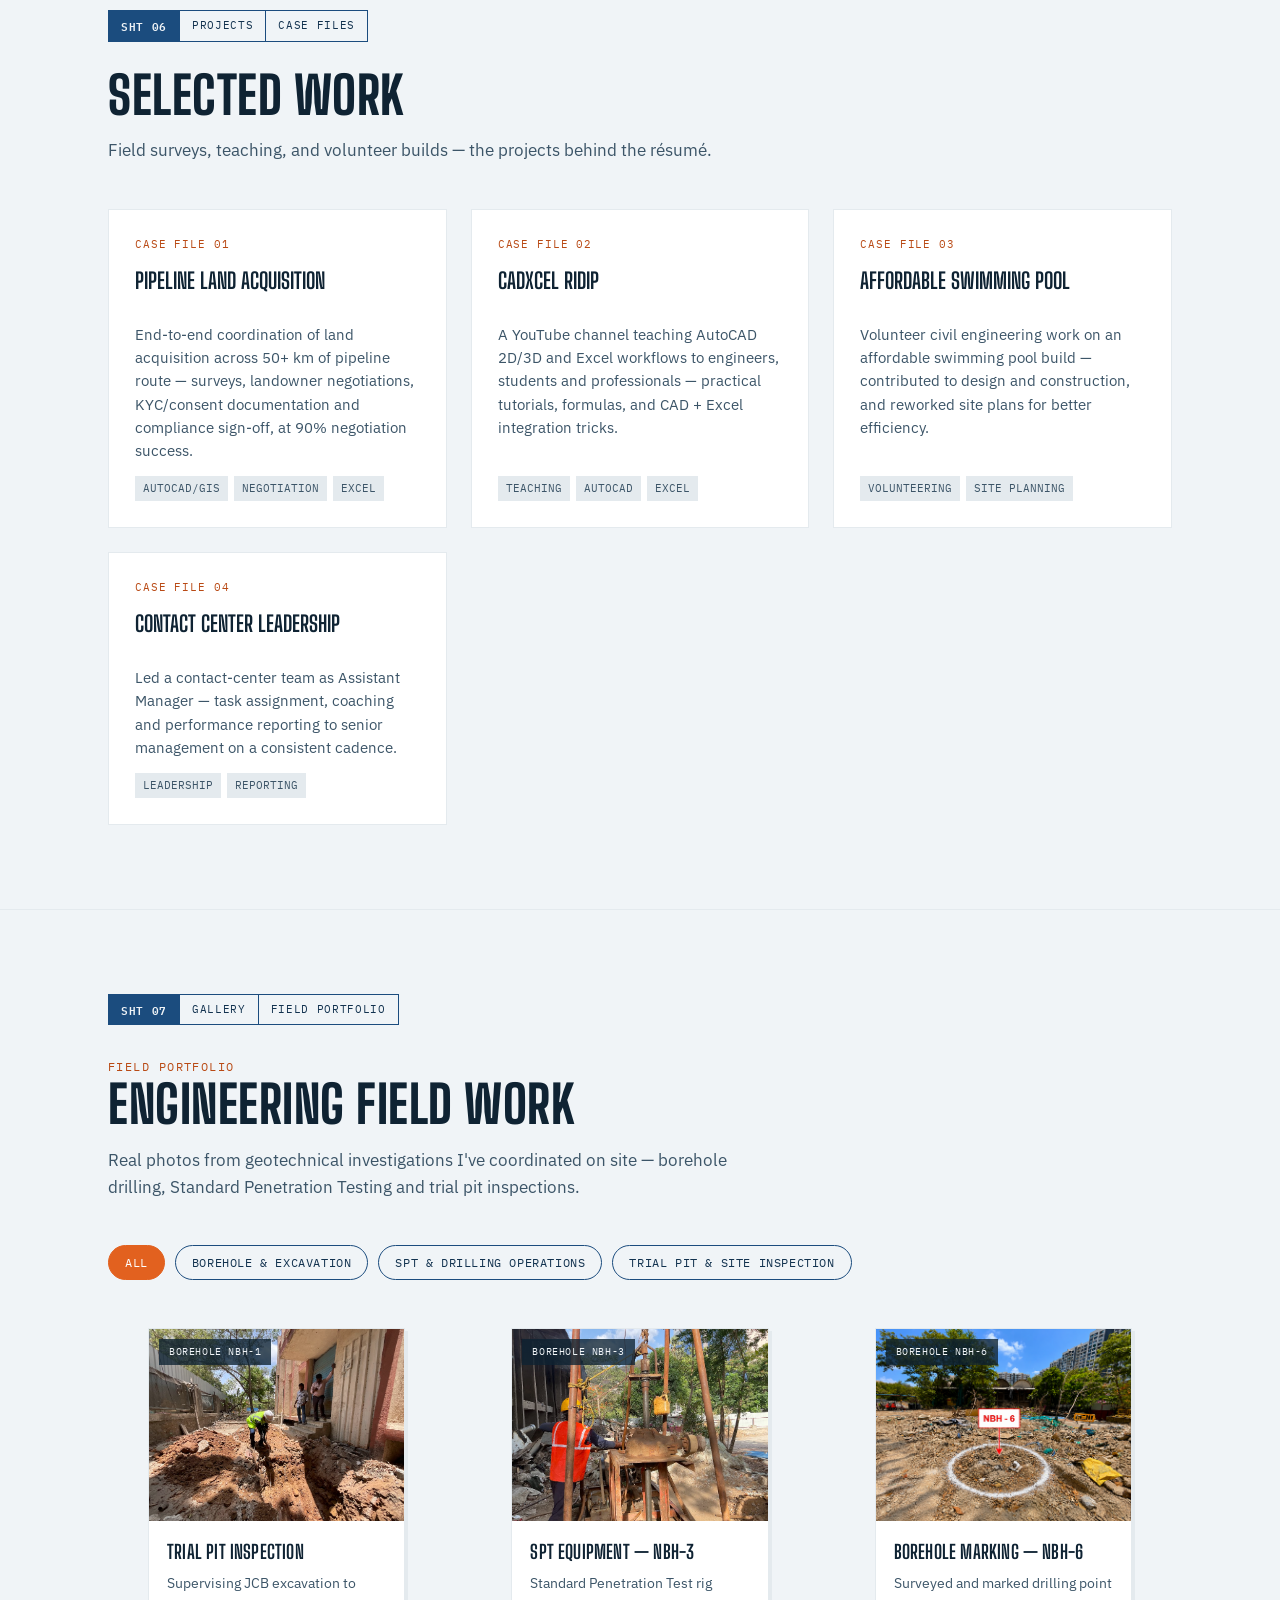
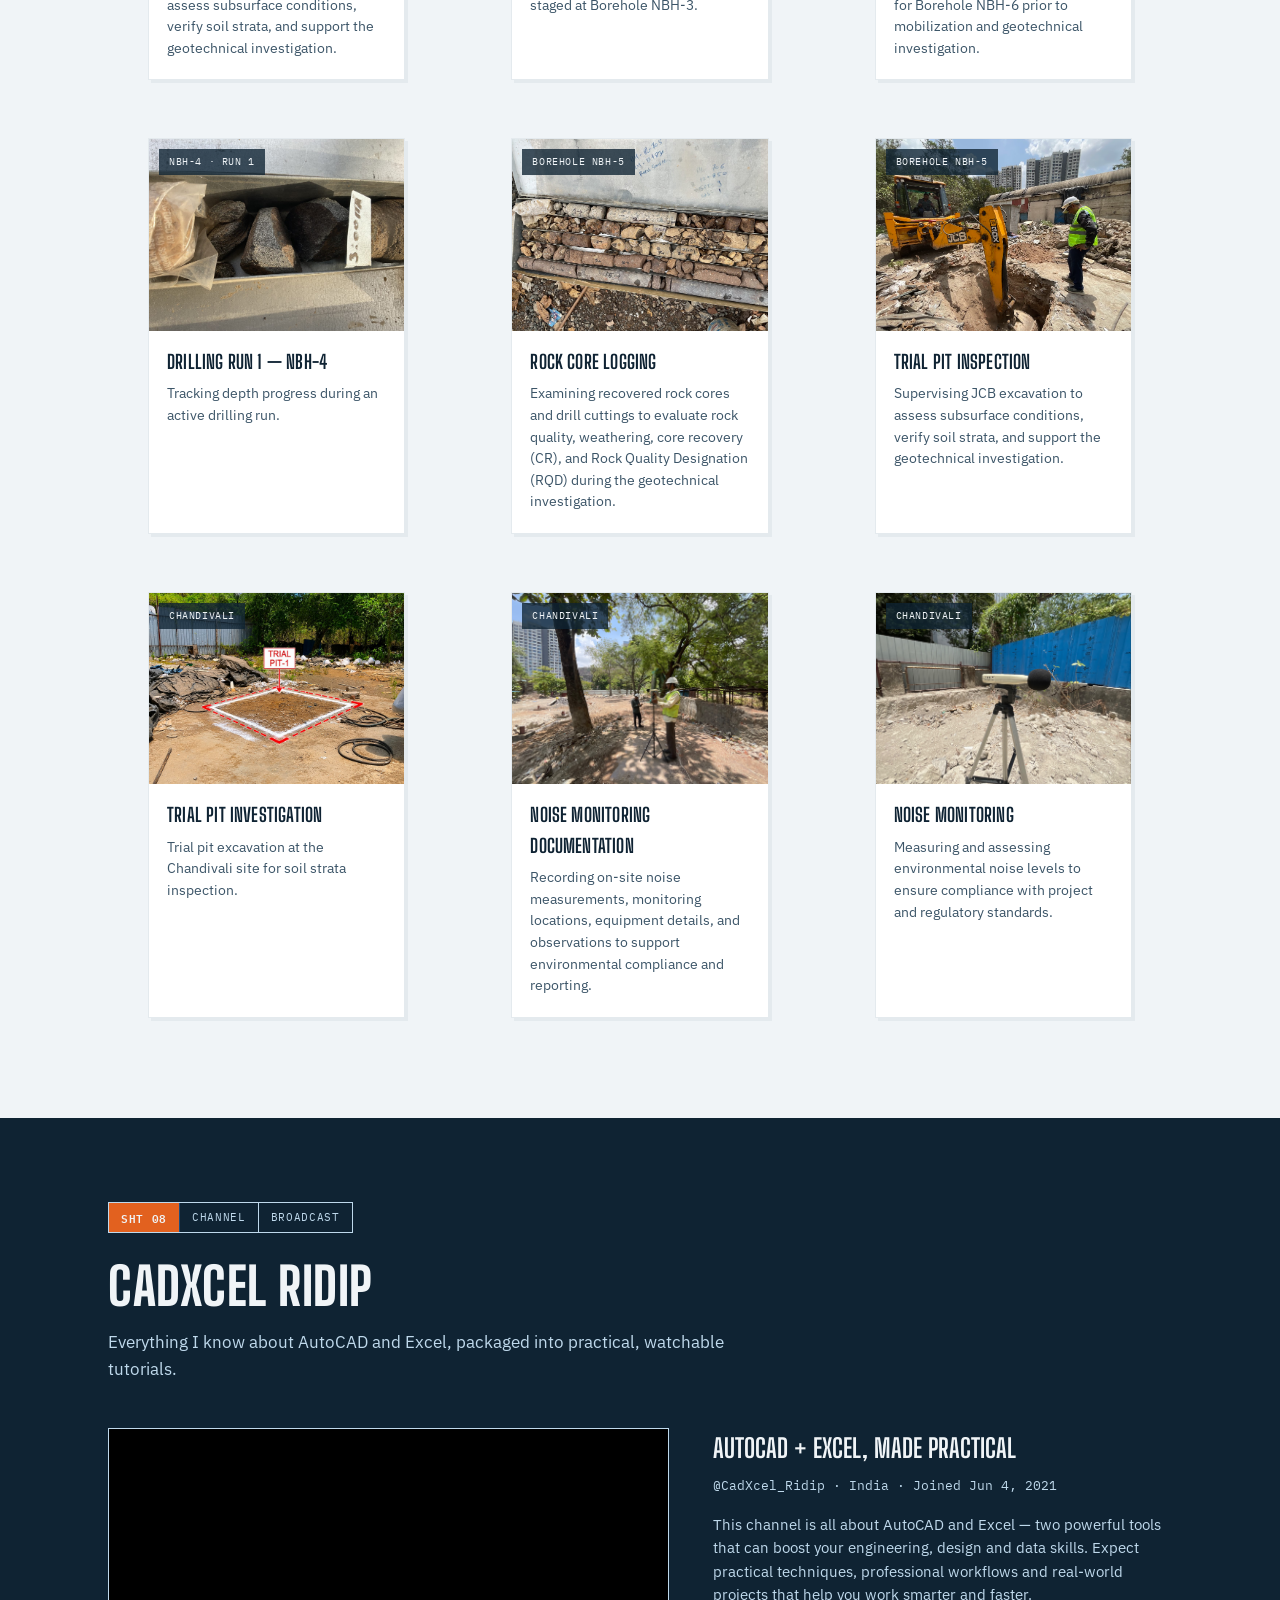
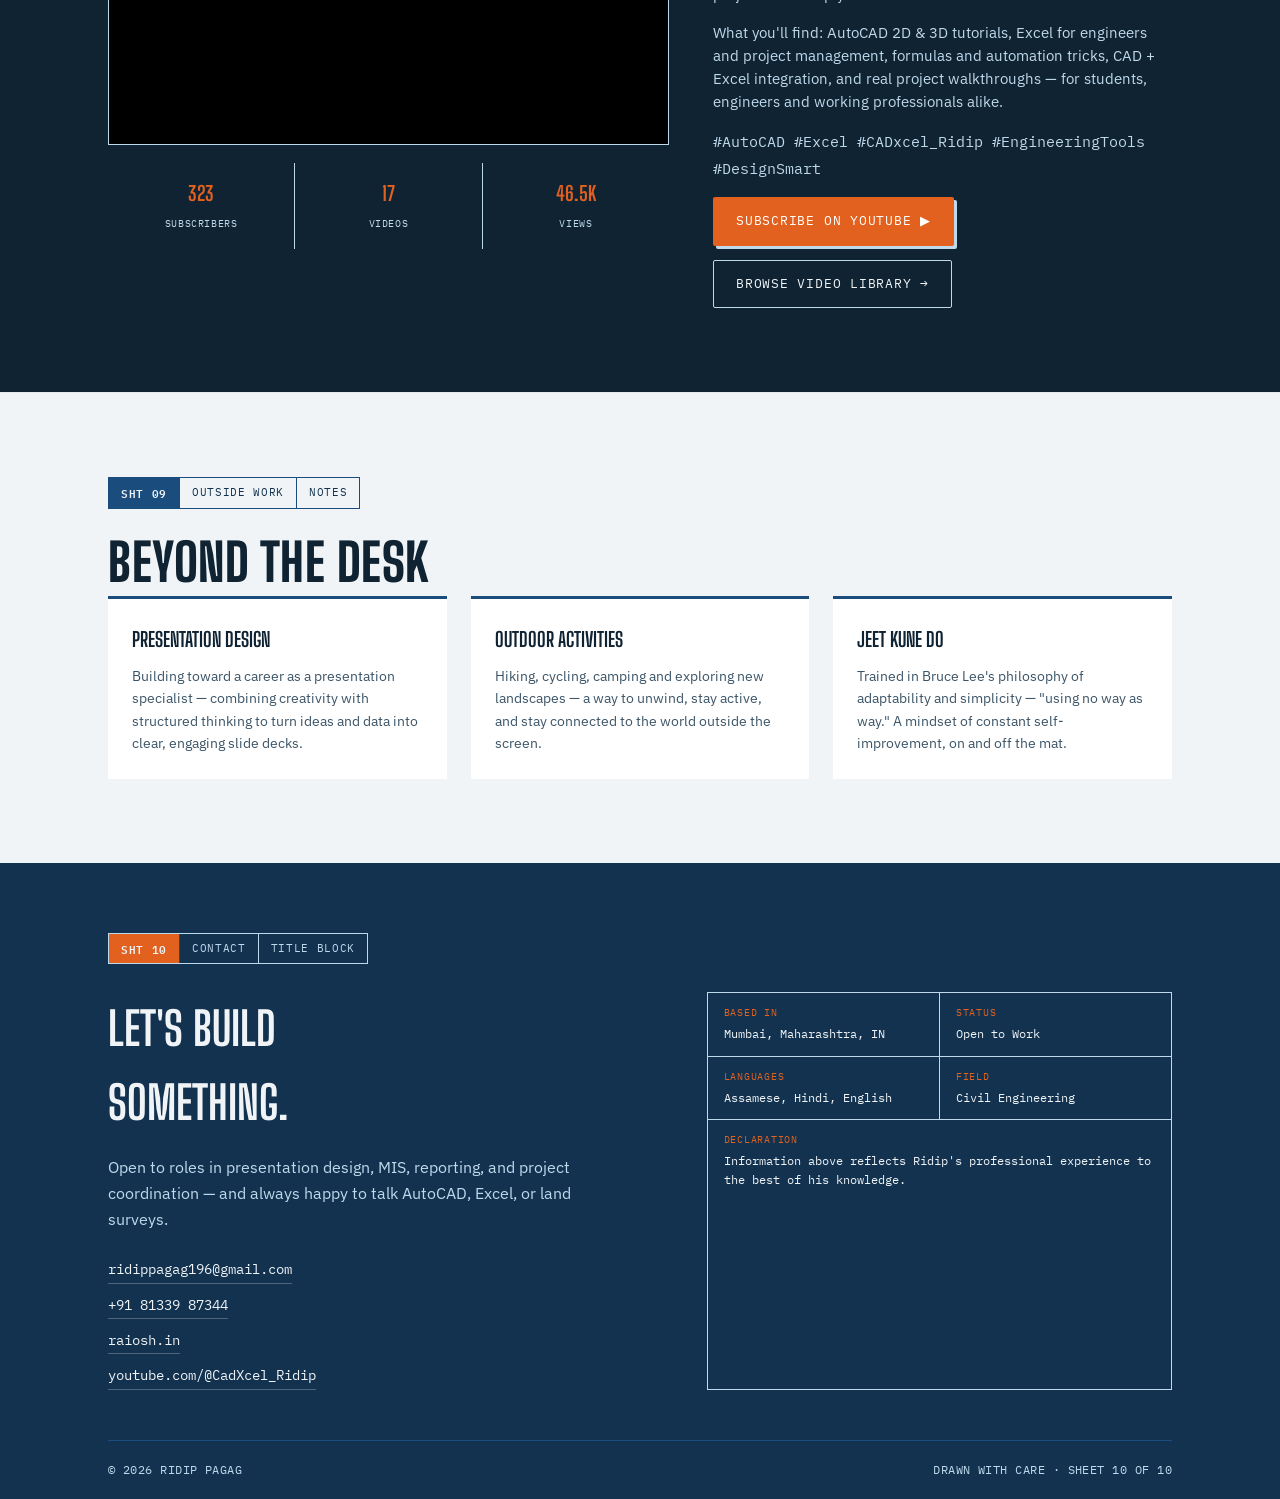
==== commit 5a5f15eb: "ku" ====
--- a/index.html
+++ b/index.html
@@ -864,7 +864,7 @@
 
         <figure class="gallery-card" data-cat="drilling">
           <div class="gallery-img-wrap">
-            <img src="images/site-nbh4-run.jpg" alt="Drilling run in progress at Borehole NBH-4" loading="lazy">
+            <img src="images/site-nbh4-run1.jpg" alt="Drilling run in progress at Borehole NBH-4" loading="lazy">
             <span class="gallery-cat-tag">NBH-4 · Run 1</span>
             <span class="gallery-zoom">⤢</span>
           </div>
